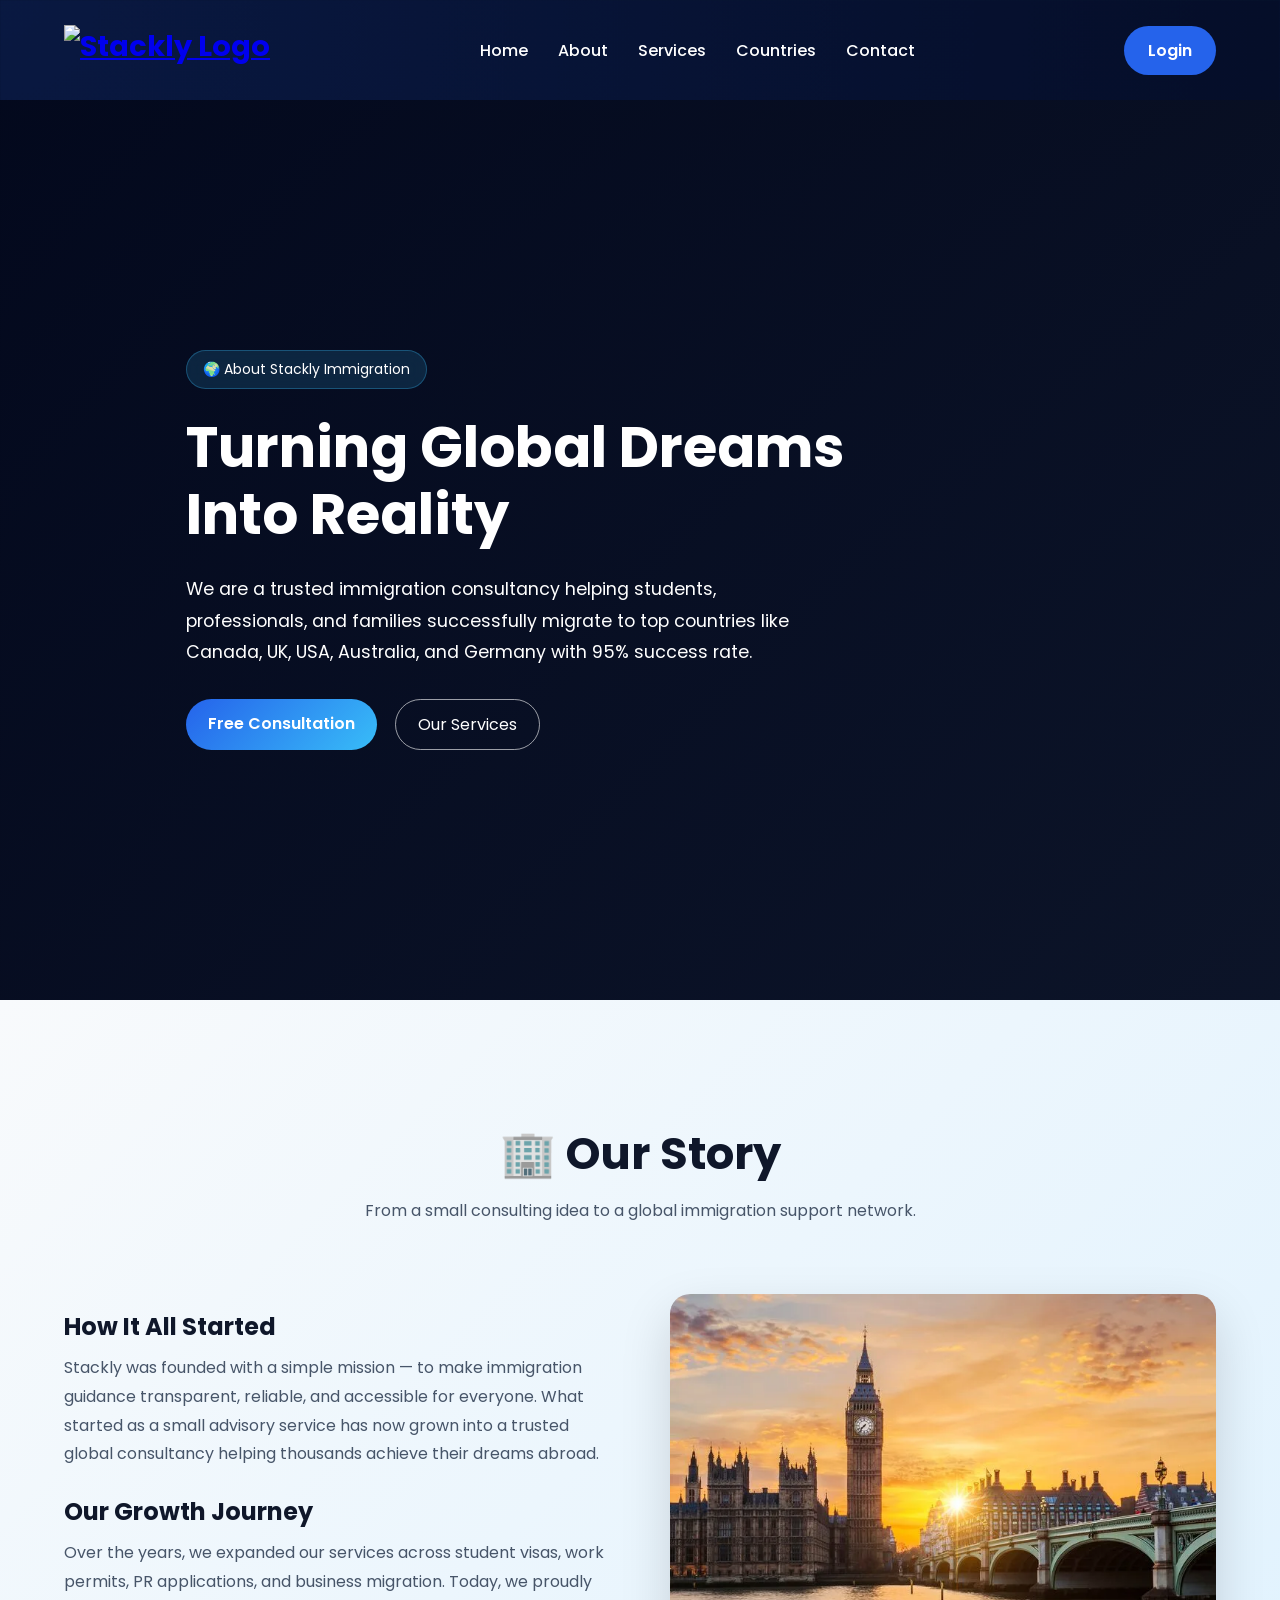
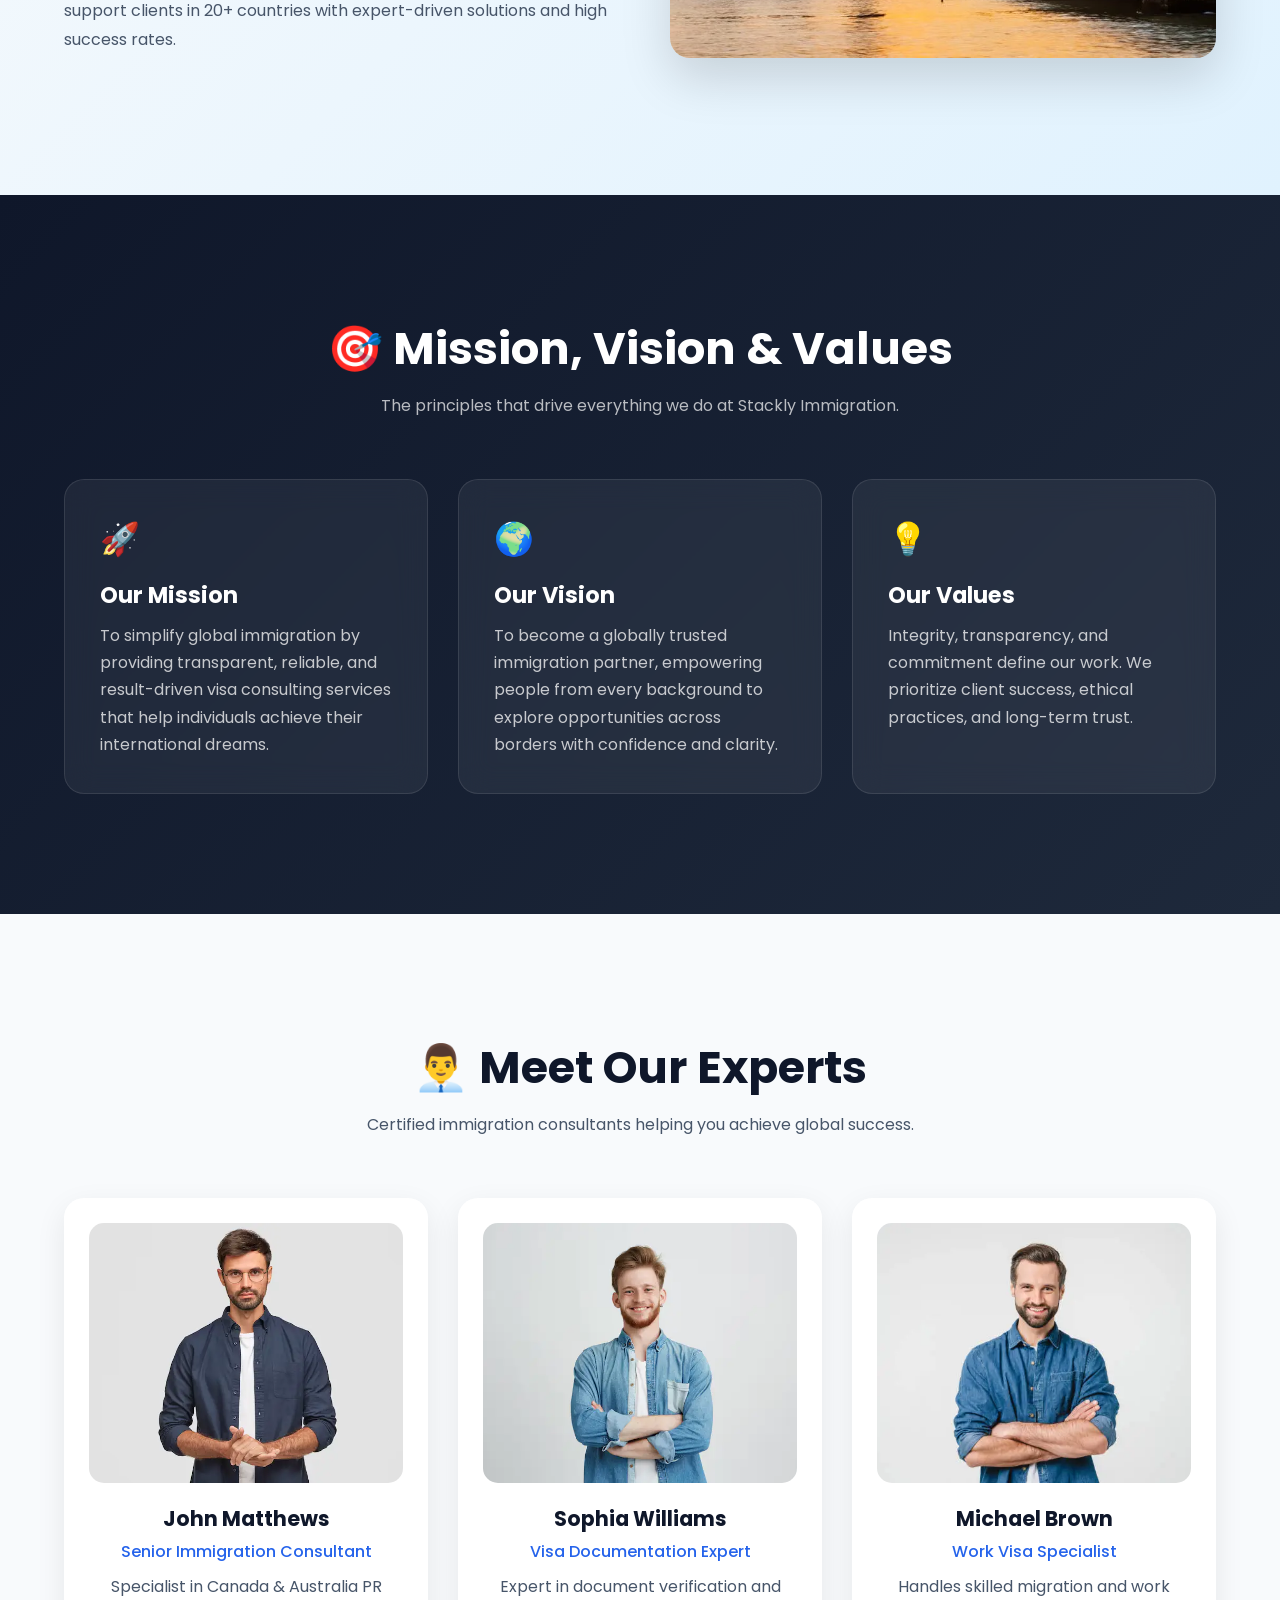
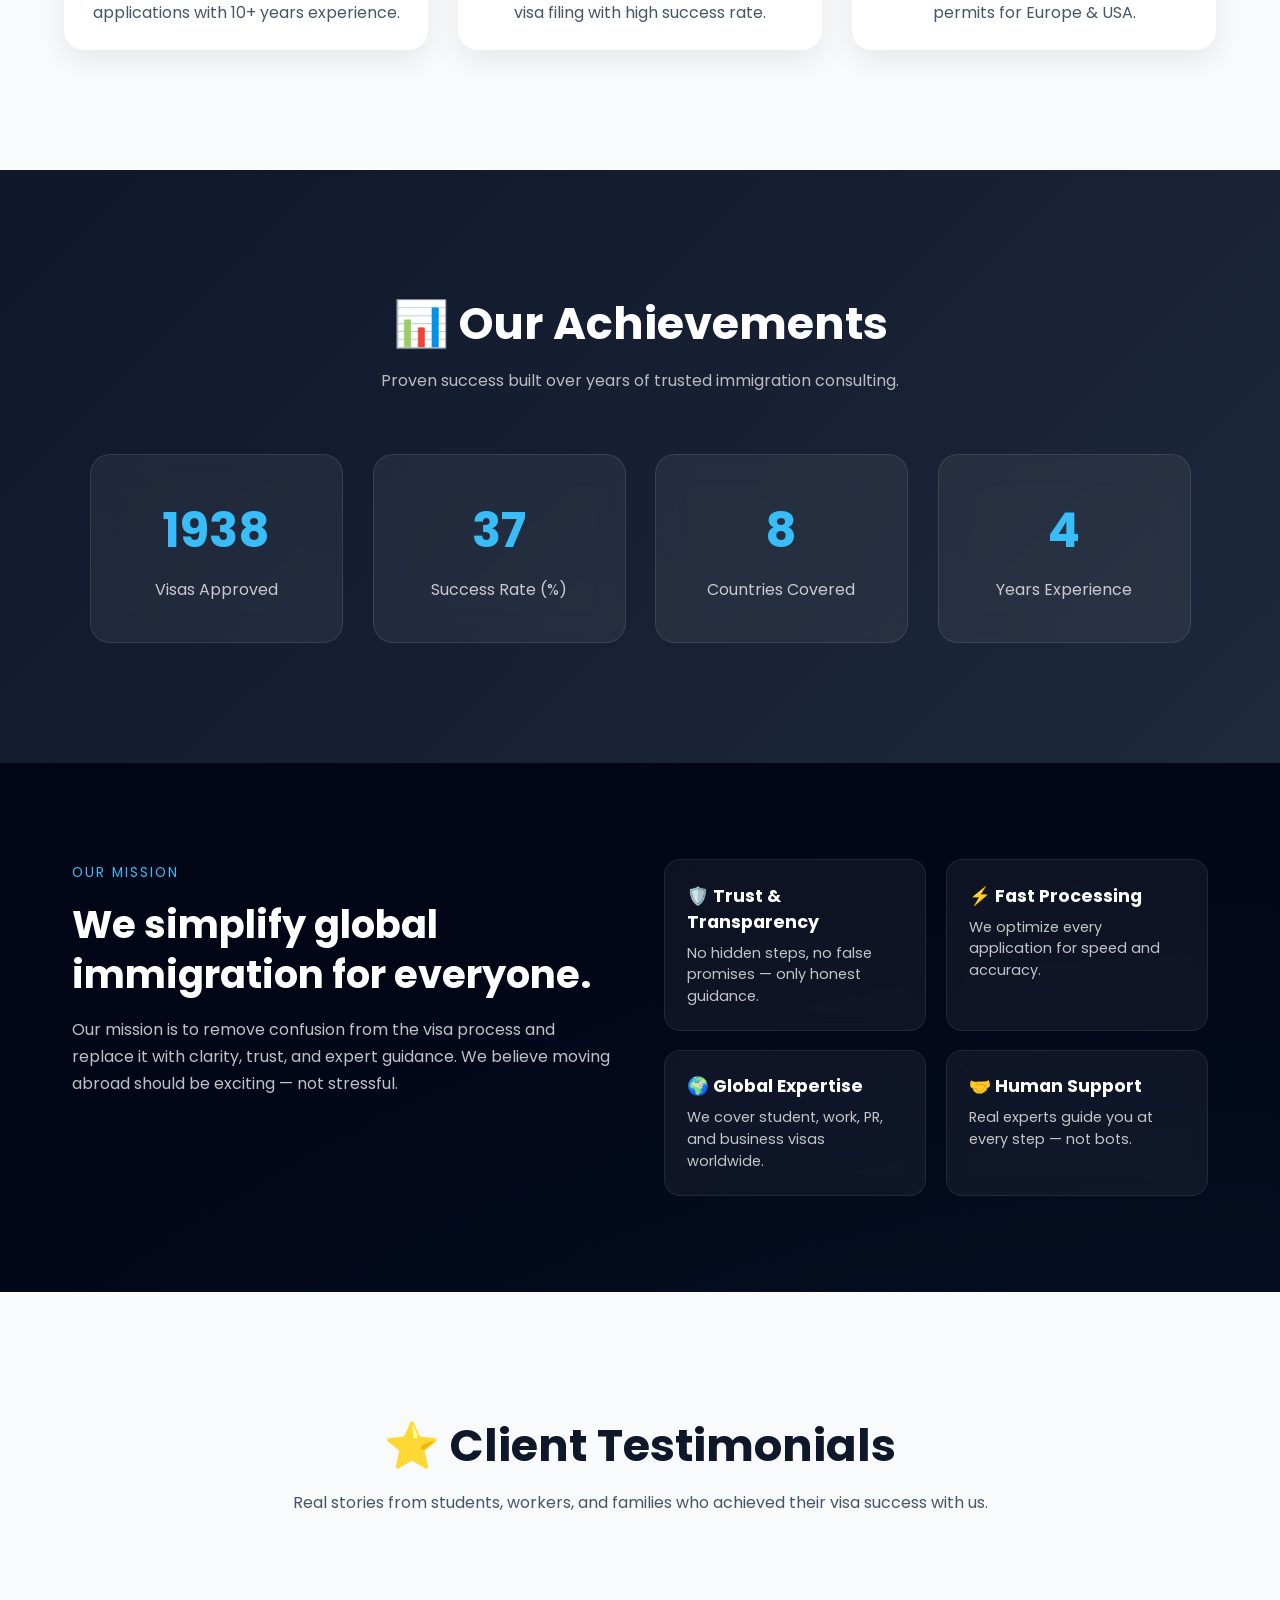
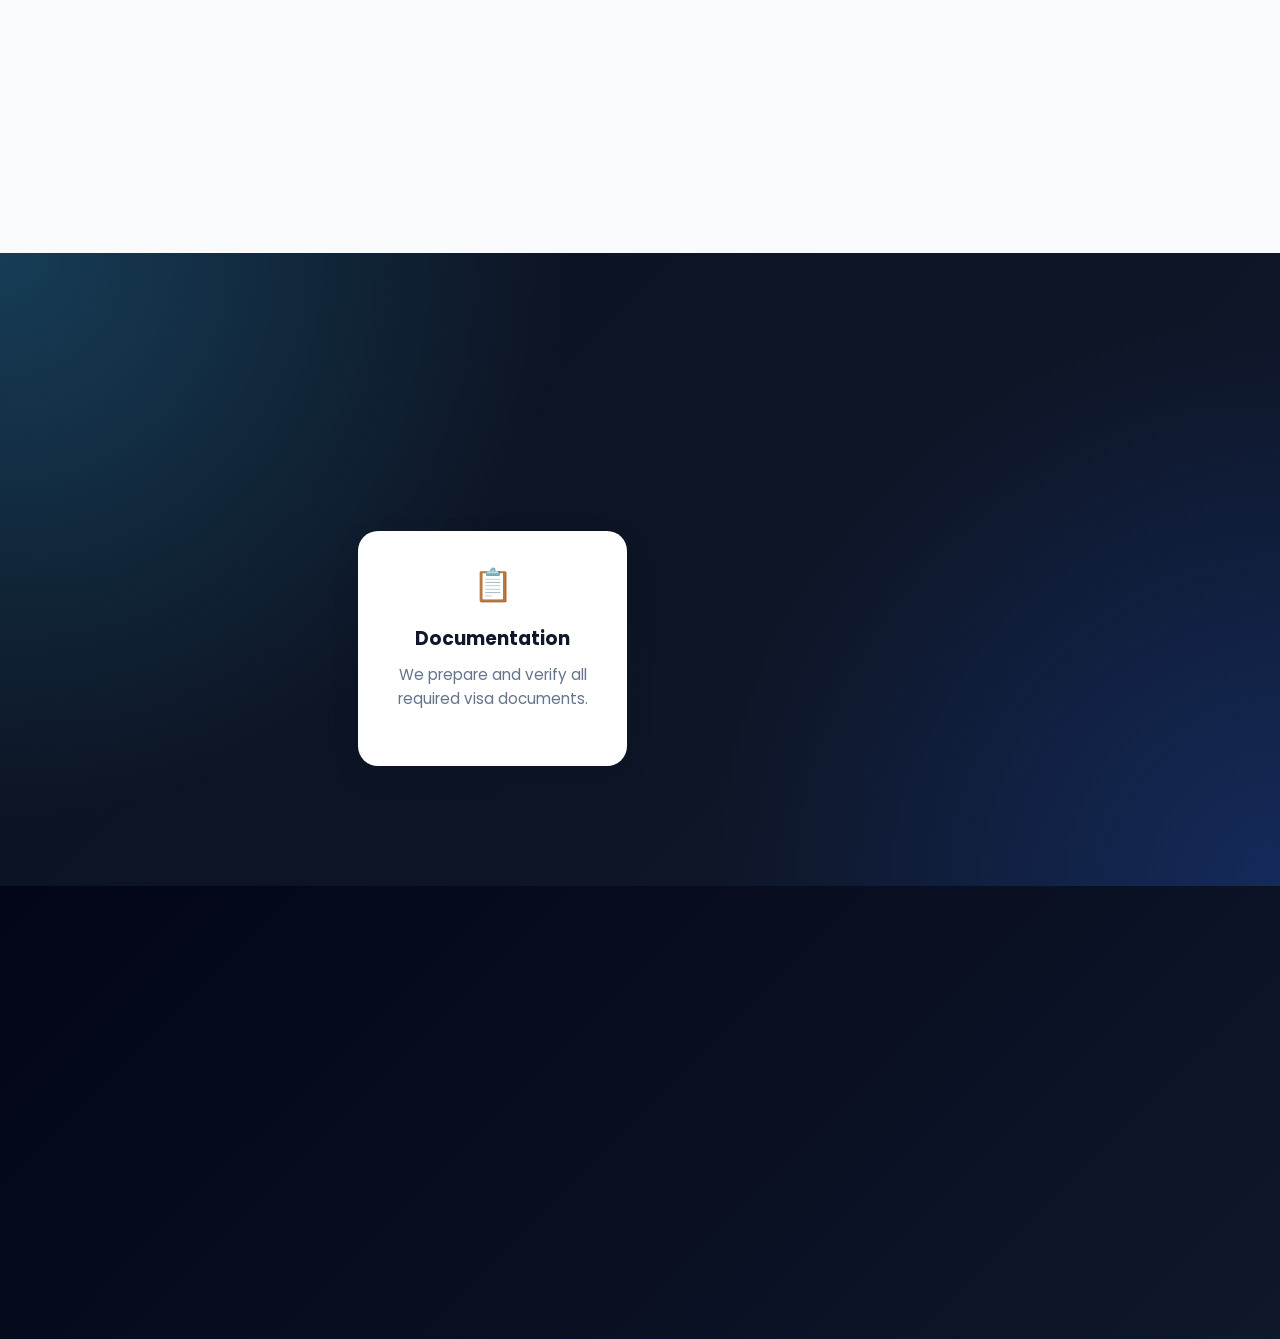
==== about.html @ be3ae01e "footer" ====
<!doctype html>
<html lang="en">
  <head>
    <meta charset="UTF-8" />
    <meta name="viewport" content="width=device-width, initial-scale=1.0" />
    <title>Stackly Immigration</title>

    <link rel="stylesheet" href="css/about.css" />
    <link rel="stylesheet" href="css/auth.css">

    <link
      href="https://fonts.googleapis.com/css2?family=Poppins:wght@300;400;500;600;700;800&display=swap"
      rel="stylesheet"
    />
    <link rel="stylesheet"
      href="https://cdnjs.cloudflare.com/ajax/libs/font-awesome/6.5.1/css/all.min.css">

  </head>

  <body>
    
    <nav>
      <div class="logo">
          <a href="index.html">
              <img src="images/logo-stackly (1).webp" alt="Stackly Logo">
          </a>
      </div>

      <ul class="nav-links">
        <li><a href="index.html">Home</a></li>
        <li><a href="about.html">About</a></li>
        <li><a href="service.html">Services</a></li>
        <li><a href="countries.html">Countries</a></li>
        <li><a href="contact.html">Contact</a></li>
      </ul>

      <a class="btn" onclick="openPopup()">Login</a>

      <div class="menu-btn">☰</div>
    </nav>




<section class="about-hero">

    <!-- BACKGROUND IMAGE -->
    <div class="about-hero-bg"></div>
    <div class="about-hero-overlay"></div>

    <!-- CONTENT -->
    <div class="about-hero-content">

        <span class="reveal up badge">
            🌍 About Stackly Immigration
        </span>

        <h1 class="reveal left">
            Turning Global Dreams Into Reality
        </h1>

        <p class="reveal right">
            We are a trusted immigration consultancy helping students, professionals,
            and families successfully migrate to top countries like Canada, UK, USA,
            Australia, and Germany with 95% success rate.
        </p>

        <div class="reveal up about-buttons">
            <a href="error.html" class="btn-primary">Free Consultation</a>
            <a href="error.html" class="btn-outline">Our Services</a>
        </div>

    </div>

</section>



<!-- STORY -->
<section class="our-story">

    <h2 class="story-title reveal up">🏢 Our Story</h2>
    <p class="story-subtitle reveal up">
        From a small consulting idea to a global immigration support network.
    </p>

    <div class="story-container">

        <!-- LEFT TEXT -->
        <div class="story-text reveal left">

            <h3>How It All Started</h3>
            <p>
                Stackly was founded with a simple mission — to make immigration
                guidance transparent, reliable, and accessible for everyone.
                What started as a small advisory service has now grown into a
                trusted global consultancy helping thousands achieve their dreams abroad.
            </p>

            <h3>Our Growth Journey</h3>
            <p>
                Over the years, we expanded our services across student visas,
                work permits, PR applications, and business migration.
                Today, we proudly support clients in 20+ countries with
                expert-driven solutions and high success rates.
            </p>

        </div>

        <!-- RIGHT IMAGE -->
        <div class="story-image reveal right">
            <img src="images/place-1.webp" alt="Our Story">
        </div>

    </div>

</section>

<!-- MISSION -->
<section class="mv-section">

    <h2 class="mv-title reveal up">🎯 Mission, Vision & Values</h2>
    <p class="mv-subtitle reveal up">
        The principles that drive everything we do at Stackly Immigration.
    </p>

    <div class="mv-grid">

        <!-- MISSION -->
        <div class="mv-card reveal left">
            <div class="icon">🚀</div>
            <h3>Our Mission</h3>
            <p>
                To simplify global immigration by providing transparent,
                reliable, and result-driven visa consulting services that help
                individuals achieve their international dreams.
            </p>
        </div>

        <!-- VISION -->
        <div class="mv-card reveal up">
            <div class="icon">🌍</div>
            <h3>Our Vision</h3>
            <p>
                To become a globally trusted immigration partner, empowering
                people from every background to explore opportunities across
                borders with confidence and clarity.
            </p>
        </div>

        <!-- VALUES -->
        <div class="mv-card reveal right">
            <div class="icon">💡</div>
            <h3>Our Values</h3>
            <p>
                Integrity, transparency, and commitment define our work.
                We prioritize client success, ethical practices, and long-term trust.
            </p>
        </div>

    </div>

</section>



<!-- OUR TEAM -->
<section class="team">

    <h2 class="team-title reveal up">👨‍💼 Meet Our Experts</h2>
    <p class="team-subtitle reveal up">
        Certified immigration consultants helping you achieve global success.
    </p>

    <div class="team-grid">

        <!-- MEMBER 1 -->
        <div class="team-card reveal left">
            <div class="team-img">
                <img src="images/team1.webp">
            </div>
            <h3>John Matthews</h3>
            <span>Senior Immigration Consultant</span>
            <p>Specialist in Canada & Australia PR applications with 10+ years experience.</p>
        </div>

        <!-- MEMBER 2 -->
        <div class="team-card reveal up">
            <div class="team-img">
                <img src="images/team2.webp">
            </div>
            <h3>Sophia Williams</h3>
            <span>Visa Documentation Expert</span>
            <p>Expert in document verification and visa filing with high success rate.</p>
        </div>

        <!-- MEMBER 3 -->
        <div class="team-card reveal right">
            <div class="team-img">
                <img src="images/team3.webp">
            </div>
            <h3>Michael Brown</h3>
            <span>Work Visa Specialist</span>
            <p>Handles skilled migration and work permits for Europe & USA.</p>
        </div>

    </div>

</section>

<!-- STATS -->
<section class="stats-section">

    <h2 class="stats-title reveal up">📊 Our Achievements</h2>
    <p class="stats-subtitle reveal up">
        Proven success built over years of trusted immigration consulting.
    </p>

    <div class="stats-grid">

        <div class="stat-card reveal left">
            <h3 class="counter" data-target="5000">0</h3>
            <p>Visas Approved</p>
        </div>

        <div class="stat-card reveal up">
            <h3 class="counter" data-target="95">0</h3>
            <p>Success Rate (%)</p>
        </div>

        <div class="stat-card reveal right">
            <h3 class="counter" data-target="20">0</h3>
            <p>Countries Covered</p>
        </div>

        <div class="stat-card reveal zoom">
            <h3 class="counter" data-target="10">0</h3>
            <p>Years Experience</p>
        </div>

    </div>

</section>

<!-- ABOUT MISSION -->
<section class="about-mission">

    <div class="mission-left reveal-left">
        <span class="kicker">Our Mission</span>
        <h2>We simplify global immigration for everyone.</h2>
        <p>
            Our mission is to remove confusion from the visa process and replace it with clarity, trust,
            and expert guidance. We believe moving abroad should be exciting — not stressful.
        </p>
    </div>

    <div class="mission-right">

        <div class="value-card reveal-up">
            <h3>🛡️ Trust & Transparency</h3>
            <p>No hidden steps, no false promises — only honest guidance.</p>
        </div>

        <div class="value-card reveal-up">
            <h3>⚡ Fast Processing</h3>
            <p>We optimize every application for speed and accuracy.</p>
        </div>

        <div class="value-card reveal-up">
            <h3>🌍 Global Expertise</h3>
            <p>We cover student, work, PR, and business visas worldwide.</p>
        </div>

        <div class="value-card reveal-up">
            <h3>🤝 Human Support</h3>
            <p>Real experts guide you at every step — not bots.</p>
        </div>

    </div>

</section>

<!-- testimonial -->
<section class="testimonials">

    <h2 class="testi-title reveal up">⭐ Client Testimonials</h2>
    <p class="testi-subtitle reveal up">
        Real stories from students, workers, and families who achieved their visa success with us.
    </p>

    <div class="testi-grid">

        <!-- TESTIMONIAL 1 -->
        <div class="testi-card reveal left">
            <div class="user">
                <img src="images/team2.webp">
                <div>
                    <h3>Rahul Sharma</h3>
                    <span>Student Visa - Canada</span>
                </div>
            </div>
            <p class="testi-text typing" data-text="Stackly made my Canada student visa process super smooth. I got my
             approval without any stress. Highly recommended!"></p>
        </div>

        <!-- TESTIMONIAL 2 -->
        <div class="testi-card reveal up">
            <div class="user">
                <img src="images/team1.webp">
                <div>
                    <h3>Michael Johnson</h3>
                    <span>Work Visa - Germany</span>
                </div>
            </div>
            <p class="testi-text typing" data-text="Professional guidance at every step. My work visa for Germany was 
            approved faster than expected. Great service!"></p>
        </div>

        <!-- TESTIMONIAL 3 -->
        <div class="testi-card reveal right">
            <div class="user">
                <img src="images/team3.webp">
                <div>
                    <h3>Sneha Patel</h3>
                    <span>PR Visa - Australia</span>
                </div>
            </div>
            <p class="testi-text typing" data-text="The team is very supportive and transparent. I finally got my PR
                visa for Australia after multiple rejections elsewhere.">
                
            </p>
        </div>

    </div>

</section>

<!-- PROCESS -->
<section class="process-mini">

    <h2 class="process-title reveal up">📈 Our Process Overview</h2>
    <p class="process-subtitle reveal up">
        A simple 4-step journey to make your immigration process smooth and successful.
    </p>

    <div class="process-grid">

        <div class="process-card reveal left">
            <div class="icon">🧭</div>
            <h3>Profile Analysis</h3>
            <p>We understand your goals, background, and eligibility.</p>
        </div>

        <div class="process-card reveal up">
            <div class="icon">📋</div>
            <h3>Documentation</h3>
            <p>We prepare and verify all required visa documents.</p>
        </div>

        <div class="process-card reveal right">
            <div class="icon">📨</div>
            <h3>Application Filing</h3>
            <p>We submit your visa application with expert precision.</p>
        </div>

        <div class="process-card reveal zoom">
            <div class="icon">🎉</div>
            <h3>Visa Approval</h3>
            <p>Get your visa approved with post-landing support.</p>
        </div>

    </div>

</section>



<footer class="footer">

    <div class="footer-container">

        <!-- BRAND INFO -->
        <div class="footer-box reveal left">
            <h2 onclick="window.location.href='index.html'">Stackly Immigration</h2>
            <p>
                Your trusted global immigration partner helping students,
                professionals, and families achieve their dreams abroad.
            </p>

            <div class="socials">
                <a onclick="window.location.href='error.html'"> <i class="fa-brands fa-instagram"></i> </a>
                <a onclick="window.location.href='error.html'"> <i class="fa-brands fa-linkedin-in"></i> </a>
                <a onclick="window.location.href='error.html'"> <i class="fa-brands fa-x-twitter"></i> </a>
                <a onclick="window.location.href='error.html'"> <i class="fa-brands fa-youtube"></i> </a>
            </div>
        </div>

        <!-- QUICK LINKS -->
        <div class="footer-box reveal up">
            <h3>Quick Links</h3>
            <ul>
                <li><a href="index.html">Home</a></li>
                <li><a href="about.html">About Us</a></li>
                <li><a href="service.html">Services</a></li>
                <li><a href="countries.html">Countries</a></li>
                <li><a href="contact.html">Contact</a></li>
            </ul>
        </div>

        <!-- SERVICES -->
        <div class="footer-box reveal right">
            <h3>Our Services</h3>
            <ul>
                <li> <a href="error.html">Student Visa</a></li>
                <li><a href="error.html">Work Visa</a></li>
                <li><a href="error.html">PR Assistance</a></li>
                <li><a href="error.html">Business Visa</a></li>
                <li><a href="error.html">Tourist Visa</a></li>
            </ul>
        </div>

        <!-- CONTACT + NEWSLETTER -->
        <div class="footer-box reveal zoom">
            <h3>Contact Us</h3>

            <p>📍 Mumbai, India</p>
            <p>📞 +91 98765 43210</p>
            <p>✉ info@Stackly.com</p>

            <div class="newsletter">
                <input type="email" placeholder="Enter email">
                <button onclick="window.location.href='error.html'">Subscribe</button>
            </div>
        </div>

    </div>

    <!-- BOTTOM BAR -->
    <div class="footer-bottom reveal up">
        <p>© 2026 Stackly Immigration. All Rights Reserved.</p>
    </div>

</footer>


<!-- ================= AUTH POPUP ================= -->
<div id="popupOverlay" class="popup-overlay">

  <div class="popup-container">

    <!-- CLOSE BUTTON -->
    <span class="popup-close" onclick="closePopup()">
      &times;
    </span>

    <!-- LEFT SIDE -->
    <div class="popup-left">

      <h1>Welcome 👋</h1>

      <p>
        Access your dashboard, analytics,
        projects and management system.
      </p>

      <div class="popup-feature-list">

        <div class="popup-feature-card">
          📊 Real-time Analytics
        </div>

        <div class="popup-feature-card">
          ⚡ Fast Dashboard
        </div>

        <div class="popup-feature-card">
          🔒 Secure Authentication
        </div>

      </div>

    </div>

    <!-- RIGHT SIDE -->
    <div class="popup-right">

      <!-- LOGIN -->
      <div id="loginForm" class="popup-login-box">

        <h2>Login</h2>

        <span>
          Access your account
        </span>

        <input
          id="loginEmail"
          type="email"
          placeholder="Enter Email"
        >

        <div class="password-wrap">
            <input id="loginPassword" type="password" placeholder="Enter Password">
            <span class="eye-btn" onclick="togglePassword('loginPassword',this)"> <i class="fa-solid fa-eye"></i> </span>
        </div>
        <small id="passwordHint" class="hint-text"> </small>
        <!--  -->

        <div class="login-options">

          <label class="remember-label">
            <input type="checkbox" id="rememberMe">
            Remember me
          </label>

          <p class="popup-forgot">
            <a href="error.htm" onclick="forgotPassword()">Forgot Password?</a>
          </p>

        </div>
        <!--  -->

        <select id="loginRole">

          <option value="user">
            User
          </option>

          <option value="admin">
            Admin
          </option>

        </select>

        <button onclick="login()">
          Login
        </button>

        <p class="popup-switch">

          Don't have an account?

          <span onclick="showSignup()">
            Signup
          </span>

        </p>

      </div>

      <!-- SIGNUP -->
       <!-- ================= SIGNUP FORM ================= -->
<div id="signupForm" class="popup-signup-box hidden">

  <h2 class="signup-h2">Create Account</h2>
  <span>Create your new account</span>

  <!-- ROLE SELECTION (AVATAR STYLE) -->
  <div class="role-selector">

    <div id="userRoleCard" class="role-card active" onclick="selectRole('user')">
      <div class="avatar">👤</div>
      <p>User</p>
    </div>

    <div id="adminRoleCard" class="role-card" onclick="selectRole('admin')">
      <div class="avatar">🛡️</div>
      <p>Admin</p>
    </div>

  </div>

  <!-- INPUTS -->
  <input id="signupName" type="text" placeholder="Enter Name">
  <input id="signupEmail" type="email" placeholder="Enter Email">
  <div class="password-wrap">
    <input id="signupPassword" type="password" placeholder="Enter Password">
    <span class="eye-btn" onclick="togglePassword('signupPassword',this)"><i class="fa-solid fa-eye"></i></span>
  </div>
  <div class="password-wrap">
    <input id="signupConfirmPassword" type="password" placeholder="Confirm Password">
    <span class="eye-btn" onclick="togglePassword('signupConfirmPassword',this)"><i class="fa-solid fa-eye"></i></span>
  </div>

  <!-- HIDDEN ROLE -->
  <select id="signupRole" style="display:none;">
    <option value="user">User</option>
    <option value="admin">Admin</option>
  </select>

  <!-- ERROR MESSAGE -->
  <p id="signupError" class="error-text"></p>

  <!-- BUTTON -->
  <button onclick="signup()">Create Account</button>

  <!-- SWITCH -->
  <p class="popup-switch signup-login">
    Already have an account?
    <span onclick="showLogin()">Login</span>
  </p>

</div>

    </div>

  </div>

</div>

    <script src="js/auth.js"></script>
    <script src="js/about.js"></script>
  </body>
</html>
---- css/about.css ----
*{
margin:0;
padding:0;
box-sizing:border-box;
font-family:'Poppins',sans-serif;
max-width:100%;
}

:root{
--primary:#0f172a;
--secondary:#2563eb;
--accent:#38bdf8;
--white:#fff;
--card:rgba(255,255,255,.08);
}

body{
background:
radial-gradient(circle at top left,
rgba(37,99,235,.2),
transparent 35%),
radial-gradient(circle at bottom right,
rgba(56,189,248,.15),
transparent 35%),
#020617;

color:white;
overflow-x:hidden;
}

nav{
width:90%;
margin:auto;
display:flex;
justify-content:space-between;
align-items:center;
padding:25px 0;
}

.logo{
font-size:1.8rem;
font-weight:700;
}

.nav-links{
display:flex;
gap:30px;
list-style:none;
}

.nav-links a{
text-decoration:none;
color:white;
font-weight:500;
transition:.4s;
}

.nav-links a:hover{
color:var(--accent);
}

.btn{
background:var(--secondary);
cursor: pointer;
padding:12px 24px;
border-radius:50px;
text-decoration:none;
color:white;
font-weight:600;
}

.menu-btn{
display:none;
}

.logo{
    display:flex;
    align-items:center;
}

.logo img{
    height:50px;
    width:auto;
    display:block;
    object-fit:contain;
    cursor:pointer;
    transition:0.3s ease;
}

.logo img:hover{
    transform:scale(1.05);
}

@media(max-width:900px){



.nav-links{
display:none;
}

.menu-btn{
display:block;
font-size:2rem;
cursor:pointer;
}

}

/* ===================================== */
@media(max-width:900px){

    .nav-links{
        display:none;
        position:absolute;
        top:90px;
        right:20px;
        width:250px;
        background:rgba(15,23,42,.98);
        backdrop-filter:blur(20px);
        border:1px solid rgba(255,255,255,.1);
        border-radius:20px;
        padding:20px;
        flex-direction:column;
        gap:15px;
        z-index:1000;
    }

    .nav-links.active{
        display:flex;
    }

    .menu-btn{
        display:block;
        font-size:2rem;
        cursor:pointer;
    }
}


/* ========== HERO SECTION =========== */
/* ================= ABOUT HERO ================= */

.about-hero{
    position:relative;
    height:100vh;
    display:flex;
    align-items:center;
    overflow:hidden;
    color:white;
}

/* BACKGROUND IMAGE */
.about-hero-bg{
    position:absolute;
    inset:0;
    background:url("images/img7.webp")
    center/cover no-repeat;
    transform:scale(1.1);
    filter:brightness(0.7);
}

/* DARK OVERLAY */
.about-hero-overlay{
    position:absolute;
    inset:0;
    background:linear-gradient(
        135deg,
        rgba(2,6,23,.85),
        rgba(15,23,42,.75)
    );
}

/* CONTENT BOX */
.about-hero-content{
    position:relative;
    z-index:2;
    max-width:750px;
    margin-left:8%;
    padding:30px;
}

/* BADGE */
.badge{
    display:inline-block;
    padding:8px 16px;
    border-radius:30px;
    background:rgba(56,189,248,.15);
    border:1px solid rgba(56,189,248,.3);
    margin-bottom:20px;
    font-size:14px;
    backdrop-filter:blur(10px);
}

/* TITLE */
.about-hero-content h1{
    font-size:3.5rem;
    line-height:1.1;
    margin-bottom:20px;
    font-weight:700;
}

/* PARAGRAPH */
.about-hero-content p{
    font-size:1.1rem;
    line-height:1.7;
    opacity:0.85;
    margin-bottom:30px;
    max-width:600px;
}

/* BUTTONS */
.about-buttons{
    display:flex;
    gap:15px;
}

/* ================= ABOUT HERO SPACING FIX ================= */

.about-hero{
    padding:0 5%;
}

/* content block breathing space */
.about-hero-content{
    max-width:750px;
    margin-left:8%;
    padding:40px 30px;
}

/* badge spacing */
.about-hero .badge{
    margin-bottom:25px;
}

/* main heading spacing */
.about-hero-content h1{
    margin-bottom:25px;
    line-height:1.2;
}

/* paragraph spacing */
.about-hero-content p{
    margin-bottom:30px;
    line-height:1.8;
    max-width:650px;
}

/* button spacing */
.about-buttons{
    margin-top:10px;
    margin-bottom:20px;
    gap:18px;
}

/* extra breathing room between elements */
.about-hero-content > *{
    margin-bottom:10px;
}

/* remove last extra gap */
.about-buttons{
    margin-bottom:0;
}

.about-hero{
    min-height:100vh;
    display:flex;
    align-items:center;
}

/* PRIMARY BUTTON */
.btn-primary{
    background:linear-gradient(135deg,#2563eb,#38bdf8);
    padding:12px 22px;
    border-radius:50px;
    text-decoration:none;
    color:white;
    font-weight:600;
    transition:0.3s;
}

.btn-primary:hover{
    transform:translateY(-3px);
    box-shadow:0 10px 25px rgba(56,189,248,0.4);
}

/* OUTLINE BUTTON */
.btn-outline{
    border:1px solid rgba(255,255,255,0.6);
    padding:12px 22px;
    border-radius:50px;
    text-decoration:none;
    color:white;
    transition:0.3s;
}

.btn-outline:hover{
    background:white;
    color:#0f172a;
}

/* RESPONSIVE */
@media(max-width:900px){
    .about-hero-content{
        margin:0;
        text-align:center;
    }

    .about-hero-content h1{
        font-size:2.2rem;
    }

    .about-buttons{
        justify-content:center;
        flex-wrap:wrap;
    }
}

/* BASE STATE */
.reveal{
    opacity:0;
    transition:all 0.8s ease;
    will-change: transform, opacity;
}

/* ACTIVE STATE */
.reveal.active{
    opacity:1;
    transform:translate(0,0) scale(1);
}

/* DIRECTIONS (IMPORTANT: keep separate variables, not override conflicts) */
.reveal.left{
    transform:translateX(-80px);
}

.reveal.right{
    transform:translateX(80px);
}

.reveal.up{
    transform:translateY(60px);
}

.reveal.down{
    transform:translateY(-60px);
}

.reveal.zoom{
    transform:scale(0.85);
}

/* ACTIVE OVERRIDES ONLY */
.reveal.active.left,
.reveal.active.right,
.reveal.active.up,
.reveal.active.down{
    transform:translate(0,0);
}

.reveal.active.zoom{
    transform:scale(1);
}

/* ================ STORY =============== */
/* ================= OUR STORY SECTION ================= */

.our-story{
    padding:120px 5%;
    background:linear-gradient(135deg,#f8fafc,#e0f2fe);
}

/* TITLE */
.story-title{
    font-size:2.8rem;
    text-align:center;
    color:#0f172a;
    margin-bottom:10px;
}

.story-subtitle{
    text-align:center;
    color:#475569;
    margin-bottom:60px;
    max-width:700px;
    margin-left:auto;
    margin-right:auto;
    line-height:1.7;
}

/* CONTAINER */
.story-container{
    display:flex;
    align-items:center;
    justify-content:space-between;
    gap:60px;
    max-width:1200px;
    margin:auto;
}

/* TEXT SIDE */
.story-text{
    flex:1;
}

.story-text h3{
    font-size:1.5rem;
    color:#0f172a;
    margin-bottom:10px;
    margin-top:25px;
}

.story-text p{
    color:#475569;
    line-height:1.8;
    margin-bottom:20px;
}

/* IMAGE SIDE */
.story-image{
    flex:1;
}

.story-image img{
    width:100%;
    border-radius:20px;
    box-shadow:0 20px 50px rgba(0,0,0,0.15);
    transition:0.4s ease;
}

.story-image img:hover{
    transform:scale(1.03);
}

/* RESPONSIVE */
@media(max-width:900px){
    .story-container{
        flex-direction:column;
        text-align:center;
    }

    .story-text{
        text-align:center;
    }
}

/* ========= MISSION ========= */
/* ================= MV SECTION ================= */

.mv-section{
    padding:120px 5%;
    background:linear-gradient(135deg,#0f172a,#1e293b);
    color:white;
    text-align:center;
}

/* TITLE */
.mv-title{
    font-size:2.8rem;
    margin-bottom:10px;
}

.mv-subtitle{
    color:rgba(255,255,255,0.7);
    margin-bottom:60px;
    max-width:700px;
    margin-left:auto;
    margin-right:auto;
    line-height:1.7;
}

/* GRID */
.mv-grid{
    display:grid;
    grid-template-columns:repeat(3,1fr);
    gap:30px;
    max-width:1200px;
    margin:auto;
}

/* CARD */
.mv-card{
    background:rgba(255,255,255,0.06);
    border:1px solid rgba(255,255,255,0.1);
    padding:35px;
    border-radius:20px;
    backdrop-filter:blur(15px);
    transition:0.4s ease;
    text-align:left;
}

/* ICON */
.mv-card .icon{
    font-size:2rem;
    margin-bottom:15px;
}

/* TEXT */
.mv-card h3{
    font-size:1.4rem;
    margin-bottom:10px;
    color:#ffffff;
}

.mv-card p{
    color:rgba(255,255,255,0.75);
    line-height:1.7;
}

/* HOVER EFFECT */
.mv-card:hover{
    transform:translateY(-10px);
    background:rgba(255,255,255,0.1);
    border-color:rgba(56,189,248,0.4);
    box-shadow:0 20px 40px rgba(0,0,0,0.3);
}

/* RESPONSIVE */
@media(max-width:900px){
    .mv-grid{
        grid-template-columns:1fr;
    }

    .mv-card{
        text-align:center;
    }
}

/* =========== ABOUT MISSION ========== */
.about-mission{
    display: grid;
    grid-template-columns: 1fr 1fr;
    gap: 3rem;
    padding: 6rem 2rem;
    max-width: 1200px;
    margin: auto;
    color: #fff;
    
    
}

/* left side */
.mission-left .kicker{
    color: #38bdf8;
    letter-spacing: 2px;
    font-size: 0.85rem;
    text-transform: uppercase;
}

.mission-left h2{
    font-size: 2.4rem;
    margin: 1rem 0;
    line-height: 1.3;
}

.mission-left p{
    opacity: 0.75;
    line-height: 1.7;
}

/* right side cards */
.mission-right{
    display: grid;
    grid-template-columns: 1fr 1fr;
    gap: 1.2rem;
}

.value-card{
    background: rgba(255,255,255,0.05);
    border: 1px solid rgba(255,255,255,0.08);
    padding: 1.4rem;
    border-radius: 16px;
    transition: 0.3s ease;
    backdrop-filter: blur(10px);
}

.value-card h3{
    font-size: 1.1rem;
    margin-bottom: 0.5rem;
}

.value-card p{
    font-size: 0.9rem;
    opacity: 0.75;
    line-height: 1.5;
}

/* hover effect */
.value-card:hover{
    transform: translateY(-6px);
    border-color: rgba(56,189,248,0.4);
    box-shadow: 0 10px 25px rgba(0,0,0,0.4);
}

/* responsive */
@media (max-width: 900px){
    .about-mission{
        grid-template-columns: 1fr;
    }

    .mission-right{
        grid-template-columns: 1fr;
    }

    .mission-left h2{
        font-size: 2rem;
    }
}

/* =========== OUR TEAM =========== */
/* ================= TEAM SECTION ================= */

.team{
    padding:120px 5%;
    background:#f8fafc;
    text-align:center;
}

/* TITLE */
.team-title{
    font-size:2.8rem;
    color:#0f172a;
    margin-bottom:10px;
}

.team-subtitle{
    color:#475569;
    margin-bottom:60px;
    max-width:700px;
    margin-left:auto;
    margin-right:auto;
    line-height:1.7;
}

/* GRID */
.team-grid{
    display:grid;
    grid-template-columns:repeat(3,1fr);
    gap:30px;
    max-width:1200px;
    margin:auto;
}

/* CARD */
.team-card{
    background:white;
    border-radius:20px;
    padding:25px;
    box-shadow:0 10px 30px rgba(0,0,0,0.08);
    transition:0.4s ease;
}

/* IMAGE */
.team-img{
    width:100%;
    height:260px;
    overflow:hidden;
    border-radius:15px;
    margin-bottom:20px;
}

.team-img img{
    width:100%;
    height:100%;
    object-fit:cover;
    transition:0.5s ease;
}

/* TEXT */
.team-card h3{
    font-size:1.3rem;
    margin-bottom:5px;
    color:#0f172a;
}

.team-card span{
    display:block;
    color:#2563eb;
    font-weight:500;
    margin-bottom:10px;
}

.team-card p{
    color:#475569;
    line-height:1.6;
}

/* HOVER EFFECT */
.team-card:hover{
    transform:translateY(-10px);
    box-shadow:0 20px 50px rgba(0,0,0,0.15);
}

.team-card:hover img{
    transform:scale(1.1);
}

/* RESPONSIVE */
@media(max-width:900px){
    .team-grid{
        grid-template-columns:1fr;
    }
}

.reveal{
    opacity:0;
    transform:translateY(60px);
    transition:0.8s ease;
}

.reveal.active{
    opacity:1;
    transform:translate(0,0);
}

.reveal.left{ transform:translateX(-80px); }
.reveal.right{ transform:translateX(80px); }
.reveal.up{ transform:translateY(60px); }


/* ================= STATS SECTION ================= */

.stats-section{
    padding:120px 5%;
    background:linear-gradient(135deg,#0f172a,#1e293b);
    color:white;
    text-align:center;
}

/* TITLE */
.stats-title{
    font-size:2.8rem;
    margin-bottom:10px;
}

.stats-subtitle{
    color:rgba(255,255,255,0.7);
    margin-bottom:60px;
    max-width:700px;
    margin-left:auto;
    margin-right:auto;
    line-height:1.7;
}

/* GRID */
.stats-grid{
    display:grid;
    grid-template-columns:repeat(4,1fr);
    gap:30px;
    max-width:1100px;
    margin:auto;
}

/* CARD */
.stat-card{
    background:rgba(255,255,255,0.06);
    border:1px solid rgba(255,255,255,0.1);
    padding:40px 20px;
    border-radius:20px;
    backdrop-filter:blur(15px);
    transition:0.4s ease;
}

/* NUMBER */
.stat-card h3{
    font-size:3rem;
    color:#38bdf8;
    margin-bottom:10px;
}

/* TEXT */
.stat-card p{
    color:rgba(255,255,255,0.75);
    font-size:1rem;
}

/* HOVER */
.stat-card:hover{
    transform:translateY(-10px);
    background:rgba(255,255,255,0.1);
}

/* RESPONSIVE */
@media(max-width:900px){
    .stats-grid{
        grid-template-columns:1fr 1fr;
    }
}

@media(max-width:600px){
    .stats-grid{
        grid-template-columns:1fr;
    }
}

/* =============== testimonial ================ */
/* ================= TESTIMONIALS SECTION ================= */

.testimonials{
    padding:120px 5%;
    background:#f8fafc;
    text-align:center;
}

/* TITLE */
.testi-title{
    font-size:2.8rem;
    color:#0f172a;
    margin-bottom:10px;
}

.testi-subtitle{
    color:#475569;
    max-width:700px;
    margin:auto;
    margin-bottom:60px;
    line-height:1.7;
}

/* GRID */
.testi-grid{
    display:grid;
    grid-template-columns:repeat(3,1fr);
    gap:30px;
    max-width:1200px;
    margin:auto;
}

/* CARD */
.testi-card{
    background:white;
    border-radius:20px;
    padding:30px;
    box-shadow:0 10px 30px rgba(0,0,0,0.08);
    transition:0.4s ease;
    text-align:left;
}

/* USER SECTION */
.user{
    display:flex;
    align-items:center;
    gap:15px;
    margin-bottom:15px;
}

.user img{
    width:55px;
    height:55px;
    border-radius:50%;
    object-fit:cover;
}

/* NAME */
.user h3{
    font-size:1rem;
    color:#0f172a;
    margin:0;
}

.user span{
    font-size:0.85rem;
    color:#2563eb;
}

/* TEXT */
.testi-card p{
    color:#475569;
    line-height:1.7;
    font-style:italic;
}

/* HOVER */
.testi-card:hover{
    transform:translateY(-10px);
    box-shadow:0 20px 50px rgba(0,0,0,0.12);
}

/* RESPONSIVE */
@media(max-width:900px){
    .testi-grid{
        grid-template-columns:1fr;
    }

    .testi-card{
        text-align:center;
    }

    .user{
        justify-content:center;
    }
}

/*  */
/* typing cursor effect */
.typing::after{
    content:"|";
    margin-left:2px;
    color:#2563eb;
    animation:blink 0.8s infinite;
}

.typing.done::after{
    display:none;
}

@keyframes blink{
    50%{opacity:0;}
}

/* ================================== PROCESS ======================================= */
.process-mini{
    padding:120px 5%;
     background:
  radial-gradient(circle at top left, rgba(56,189,248,0.25), transparent 40%),
  radial-gradient(circle at bottom right, rgba(37,99,235,0.25), transparent 40%),
  linear-gradient(135deg, #0b1220, #0f172a);
  
    text-align:center;
}

/* TITLE */
.process-title{
    font-size:2.6rem;
    color:#f5f5f5;
    margin-bottom:10px;
}

.process-subtitle{
    color:#475569;
    margin-bottom:60px;
}

/* GRID */
.process-grid{
    display:grid;
    grid-template-columns:repeat(4,1fr);
    gap:25px;
    max-width:1200px;
    margin:auto;
}

/* CARD */
.process-card{
    background:white;
    padding:30px 20px;
    border-radius:20px;
    box-shadow:0 10px 30px rgba(0,0,0,0.08);
    transition:0.4s ease;
    position:relative;
    overflow:hidden;
}

/* ICON */
.process-card .icon{
    font-size:2rem;
    margin-bottom:15px;
}

/* TEXT */
.process-card h3{
    color:#0f172a;
    margin-bottom:10px;
}

.process-card p{
    color:#64748b;
    font-size:0.95rem;
    line-height:1.6;
}

/* HOVER EFFECT */
.process-card:hover{
    transform:translateY(-10px);
    box-shadow:0 20px 50px rgba(37,99,235,0.15);
}

/* COLOR GLOW ON HOVER */
.process-card::before{
    content:"";
    position:absolute;
    inset:0;
    background:linear-gradient(135deg,#3b82f6,#06b6d4);
    opacity:0;
    transition:0.4s ease;
    z-index:0;
}

.process-card:hover::before{
    opacity:0.08;
}

/* KEEP TEXT ABOVE */
.process-card *{
    position:relative;
    z-index:1;
}

/* RESPONSIVE */
@media(max-width:900px){
    .process-grid{
        grid-template-columns:1fr;
    }
}



/* =============== FOOTER SECTION ================ */
.footer{
    background:linear-gradient(135deg,#020617,#0f172a);
    color:white;
    padding:80px 5% 20px;
    overflow:hidden;
}

/* GRID */
.footer-container{
    display:grid;
    grid-template-columns:repeat(4,1fr);
    gap:40px;
    max-width:1200px;
    margin:auto;
}

/* BOX */
.footer-box h2,
.footer-box h3{
    margin-bottom:15px;
    color:#38bdf8;
}

.footer-box p,
.footer-box li{
    color:#cbd5e1;
    font-size:0.95rem;
    line-height:1.6;
}

/* LINKS */
.footer-box ul{
    list-style:none;
    padding:0;
}

.footer-box ul li{
    margin-bottom:8px;
    cursor:pointer;
    transition:0.3s;
}

.footer-box ul li:hover{
    color:#38bdf8;
    transform:translateX(5px);
}

footer i{
    color: rgb(83, 103, 216);
}

a{
    cursor: pointer;
}

/* SOCIAL */
.socials{
    margin-top:15px;
    display:flex;
    gap:10px;
}

.socials a{
    width:35px;
    height:35px;
    display:flex;
    align-items:center;
    justify-content:center;
    background:rgba(255,255,255,0.08);
    border-radius:50%;
    text-decoration:none;
    transition:0.3s;
}

.socials a:hover{
    background:#38bdf8;
    transform:translateY(-3px);
}

/* NEWSLETTER */
.newsletter{
    margin-top:15px;
    display:flex;
    gap:10px;
}

.newsletter input{
    flex:1;
    padding:10px;
    border:none;
    border-radius:10px;
    outline:none;
}

.newsletter button{
    padding:10px 15px;
    border:none;
    border-radius:10px;
    background:#2563eb;
    color:white;
    cursor:pointer;
    transition:0.3s;
}

.newsletter button:hover{
    background:#1d4ed8;
}

/* BOTTOM */
.footer-bottom{
    text-align:center;
    margin-top:50px;
    padding-top:20px;
    border-top:1px solid rgba(255,255,255,0.1);
    color:#94a3b8;
}

/* RESPONSIVE */
@media(max-width:900px){
    .footer-container{
        grid-template-columns:1fr;
        text-align:center;
    }

    .socials{
        justify-content:center;
    }

    .newsletter{
        flex-direction:column;
    }
}

footer a{
    text-decoration: none;
    color: white;
}

/* ============================== */
/* ================= MOBILE (EXCEPT NAV) ================= */
@media (max-width:768px){

  section{
    padding:80px 20px !important;
  }

  /* HERO */
  .about-hero{
    min-height:auto;
    padding:120px 20px 80px;
  }

  .about-hero-content{
    margin:0;
    padding:0;
    text-align:center;
  }

  .about-hero-content h1{
    font-size:2rem;
  }

  .about-hero-content p{
    font-size:.95rem;
  }

  .about-buttons{
    flex-direction:column;
    align-items:center;
  }

  /* STORY */
  .story-container{
    flex-direction:column;
    gap:30px;
    text-align:center;
  }

  /* MISSION VISION */
  .mv-grid{
    grid-template-columns:1fr;
  }

  .mv-card{
    text-align:center;
  }

  /* ABOUT MISSION */
  .about-mission{
    grid-template-columns:1fr;
    gap:2rem;
  }

  .mission-right{
    grid-template-columns:1fr;
  }

  .mission-left{
    text-align:center;
  }

  .mission-left h2{
    font-size:2rem;
  }

  /* TEAM */
  .team-grid{
    grid-template-columns:1fr;
  }

  /* STATS */
  .stats-grid{
    grid-template-columns:1fr;
  }

  /* TESTIMONIALS */
  .testi-grid{
    grid-template-columns:1fr;
  }

  .testi-card{
    text-align:center;
  }

  .user{
    justify-content:center;
  }

  /* PROCESS */
  .process-grid{
    grid-template-columns:1fr;
  }

  /* FOOTER */
  .footer-container{
    grid-template-columns:1fr;
    text-align:center;
  }

  .socials{
    justify-content:center;
  }

  .newsletter{
    flex-direction:column;
  }

  .newsletter input,
  .newsletter button{
    width:100%;
  }
}

/* LOCK BACKGROUND SCROLL */
body.no-scroll{
    overflow: hidden;
    height: 100vh;
}
---- css/auth.css ----
:root{
  --bg-dark: #0f172a;        /* deep navy */
  --bg-card: #171b22;       /* dashboard cards */
  --bg-popup: #1e1b18;      /* warm dark brown */
  
  --text-primary: #ffffff;
  --text-secondary: #b8c0cc;
  --text-muted: #6b7280;

  --accent-gold: #c9a46a;
  --accent-hover: #e0c28a;

  --border: rgba(255,255,255,0.08);
}


/* OVERLAY */

.popup-overlay{
  position:fixed;
  inset:0;
  background:rgba(0,0,0,.85);
  backdrop-filter:blur(8px);

  display:flex;
  justify-content:center;
  align-items:center;

  opacity:0;
  visibility:hidden;

  transition:.4s;
  z-index:99999;
}

.popup-overlay.active{
  opacity:1;
  visibility:visible;
}

/* CONTAINER */

.popup-container{
    width:min(1100px,92%);
    height:min(720px,92vh);

    background:#171b22;
    border:1px solid rgba(255,255,255,.08);

    border-radius:30px;
    overflow:hidden;

    display:grid;
    grid-template-columns:1.1fr .9fr;

    box-shadow:
    0 30px 80px rgba(0,0,0,.6);

    position:relative;
}
/* CLOSE */

.popup-close{
  position:absolute;
  right:20px;
  top:15px;

  font-size:2rem;
  color:white;
  cursor:pointer;
  z-index:100;
}

/* LEFT */

.popup-left{
  padding:50px;
  background:
  linear-gradient(
  135deg,
  #0f172a,
  #1e293b
  );

  color:white;

  display:flex;
  flex-direction:column;
  justify-content:center;
}

.popup-left h1{
  font-size:3rem;
  margin-bottom:15px;
}

.popup-left p{
  line-height:1.8;
  color:#cbd5e1;
}

.popup-feature-list{
  margin-top:35px;
}

.popup-feature-card{
  padding:15px;
  margin-bottom:12px;

  border:1px solid rgba(255,255,255,.1);
  border-radius:12px;

  background:rgba(255,255,255,.05);
}

/* ---------- */
/* .popup-left{
    padding:60px;

    background:
    linear-gradient(
    135deg,
    #78b4dc 0%,
    #507b8b 50%,
    #32445a 100%
    );

    display:flex;
    flex-direction:column;
    justify-content:center;
} */

.popup-left{
    padding:60px;

    background:
    linear-gradient(
    135deg,
    #8c78dc 0%,
    #505d8b 50%,
    #2b224d 100%
    );

    display:flex;
    flex-direction:column;
    justify-content:center;
}

.popup-left h1{
    font-size:4rem;
    line-height:1;
    color:#fff;
    margin-bottom:20px;
}

.popup-left p{
    color:#b8c0cc;
    line-height:1.9;
    max-width:420px;
}

/* RIGHT */

.popup-right{
    background:#082258;

    padding:50px;

    overflow-y:auto;

    display:flex;
    align-items:center;
}

.popup-login-box,
.popup-signup-box{
  display:flex;
  flex-direction:column;
}

.popup-login-box h2,
.popup-signup-box h2{
  margin-bottom:10px;
}

.popup-login-box span,
.popup-signup-box span{
  color:#eeeff2;
  margin-bottom:20px;
}

/* INPUTS */

.popup-right input,
.popup-right select{
  width:100%;
  padding:14px;

  margin-bottom:15px;

  border:1px solid #d1d5db;
  border-radius:12px;

  outline:none;
}

/* ----- */

.popup-login-box,
.popup-signup-box{
    width:100%;
    max-width:420px;
    margin:auto;
}

/* ------- */

.popup-right input:focus,
.popup-right select:focus{
  border-color:#0f172a;
}

/* PASSWORD */

.password-wrap{
  position:relative;
}

.password-wrap input{
  margin: 0;
}
#loginPassword{
  margin: 0;
}

.eye-btn{
  position:absolute;
  right:15px;
  top:14px;
  cursor:pointer;
  user-select:none;
}

/* BUTTON */

.popup-right button{
  padding:14px;

  border:none;
  border-radius:12px;

  background:#0f172a;
  color:white;

  cursor:pointer;
  transition:.3s;
}

.popup-right button:hover{
  background:#1e293b;
}

/* SWITCH */

.popup-switch{
  margin-top:15px;
  text-align:center;
}

.popup-switch span{
  color:#2563eb;
  cursor:pointer;
}

/* ROLE */

.role-selector{
  display:flex;
  gap:15px;
  margin-bottom:20px;
}

.role-card{
  flex:1;
  border:2px solid #e5e7eb;
  border-radius:15px;
  text-align:center;
  padding:15px;
  cursor:pointer;
}

.role-card.active{
  border-color:#0f172a;
}

.avatar{
  font-size:2rem;
}

/* ERROR */

.error-text{
  color:red;
  margin-bottom:10px;
}

.hint-text{
  display:block;
  margin-bottom:15px;
  color:#000000;
}

.hidden{
  display:none;
}

/* MOBILE */

@media(max-width:900px){

.popup-container{
  grid-template-columns:1fr;
  height:90vh;
}

.popup-left{
  display:none;
}

}

/* ============= LUXURY FEATURE CARD ============== */
.popup-feature-list{
    margin-top:40px;
}

.popup-feature-card{
    background:
    rgba(255,255,255,.03);

    border:
    1px solid rgba(255,255,255,.08);

    border-radius:18px;

    padding:18px 22px;

    margin-bottom:14px;

    color:#e5e7eb;

    transition:.4s;
}

.popup-feature-card:hover{
    transform:translateX(10px);

    border-color:#c9a46a;

    background:
    rgba(201,164,106,.08);
}

/*  */
.popup-login-box h2,
.popup-signup-box h2{
    color:#fff;
    font-size:2rem;
    margin-bottom:8px;
}

.popup-login-box span,
.popup-signup-box span{
    color:#d3def0;
    display:block;
    margin-bottom:25px;
}

/*  */
.popup-right input,
.popup-right select{

    width:100%;

    height:58px;

    background:
    rgba(255,255,255,.03);

    border:
    1px solid rgba(255,255,255,.08);

    border-radius:14px;

    color:#000000;

    padding:0 18px;

    margin-bottom:16px;

    transition:.3s;
}

.popup-right input::placeholder{
    color:#6b7280;
}

.popup-right input:focus,
.popup-right select:focus{

    border-color:#c9a46a;

    box-shadow:
    0 0 0 4px rgba(201,164,106,.12);
}

.popup-forgot a{
  text-decoration: none;
  color: wheat;
  font-size: 13px;
}

/* --- */
/* ================= REMEMBER ME ================= */


/* ======== COLOR GRADING ======== */
.popup-right input,
.popup-right select{
  color: var(--text-primary); /* FIX */
}

.popup-right input::placeholder{
  color: var(--text-muted);
}

.popup-right{
  background: linear-gradient(
    145deg,
    #263684,
    #030d32
  );
}


.popup-right button{
  background: var(--accent-gold);
  color: #111;
  font-weight: 600;
}

.popup-right button:hover{
  background: var(--accent-hover);
}

.popup-right input,
.popup-right select{
  border: 1px solid var(--border);
  background: rgba(255,255,255,0.03);
}

.remember-label{
  color: var(--text-secondary);
}

/* ============= FINAL ============ */
/* PASSWORD FIELD */
.password-wrap{
  position: relative;
  margin-bottom: 10px;
}

.password-wrap input{
  width: 100%;
  margin: 0;
}

.eye-btn{
  position: absolute;
  right: 16px;
  top: 50%;
  transform: translateY(-50%);
  cursor: pointer;
  color: #b8c0cc;
}

/* REMEMBER + FORGOT ROW */
.login-options{
  display: flex;
  justify-content: space-between;
  align-items: center;
  margin: 8px 0 18px;
  width: 100%;
}

/* REMEMBER ME */
.remember-label{
  display: flex;
  align-items: center;
  gap: 8px;
  color: #b8c0cc;
  font-size: 14px;
  cursor: pointer;
}

.remember-label input[type="checkbox"]{
  width: 14px;
  height: 14px;
  margin: 0;
  accent-color: #c9a46a;
  cursor: pointer;
}

/* FORGOT PASSWORD */
.popup-forgot{
  margin: 0;
}

.popup-forgot a{
  color: #c9a46a;
  text-decoration: none;
  font-size: 14px;
  transition: .3s;
}

.popup-forgot a:hover{
  color: #e0c28a;
}

/* MOBILE */
@media(max-width:480px){
  .login-options{
    flex-direction: column;
    align-items: flex-start;
    gap: 10px;
  }
}

select{
    background: #1e293b;
    color: #fff;
    border: 1px solid rgba(255,255,255,.1);
    padding: 12px;
    border-radius: 10px;
}

select option{
    background: #1e293b;
    color: #fff;
}
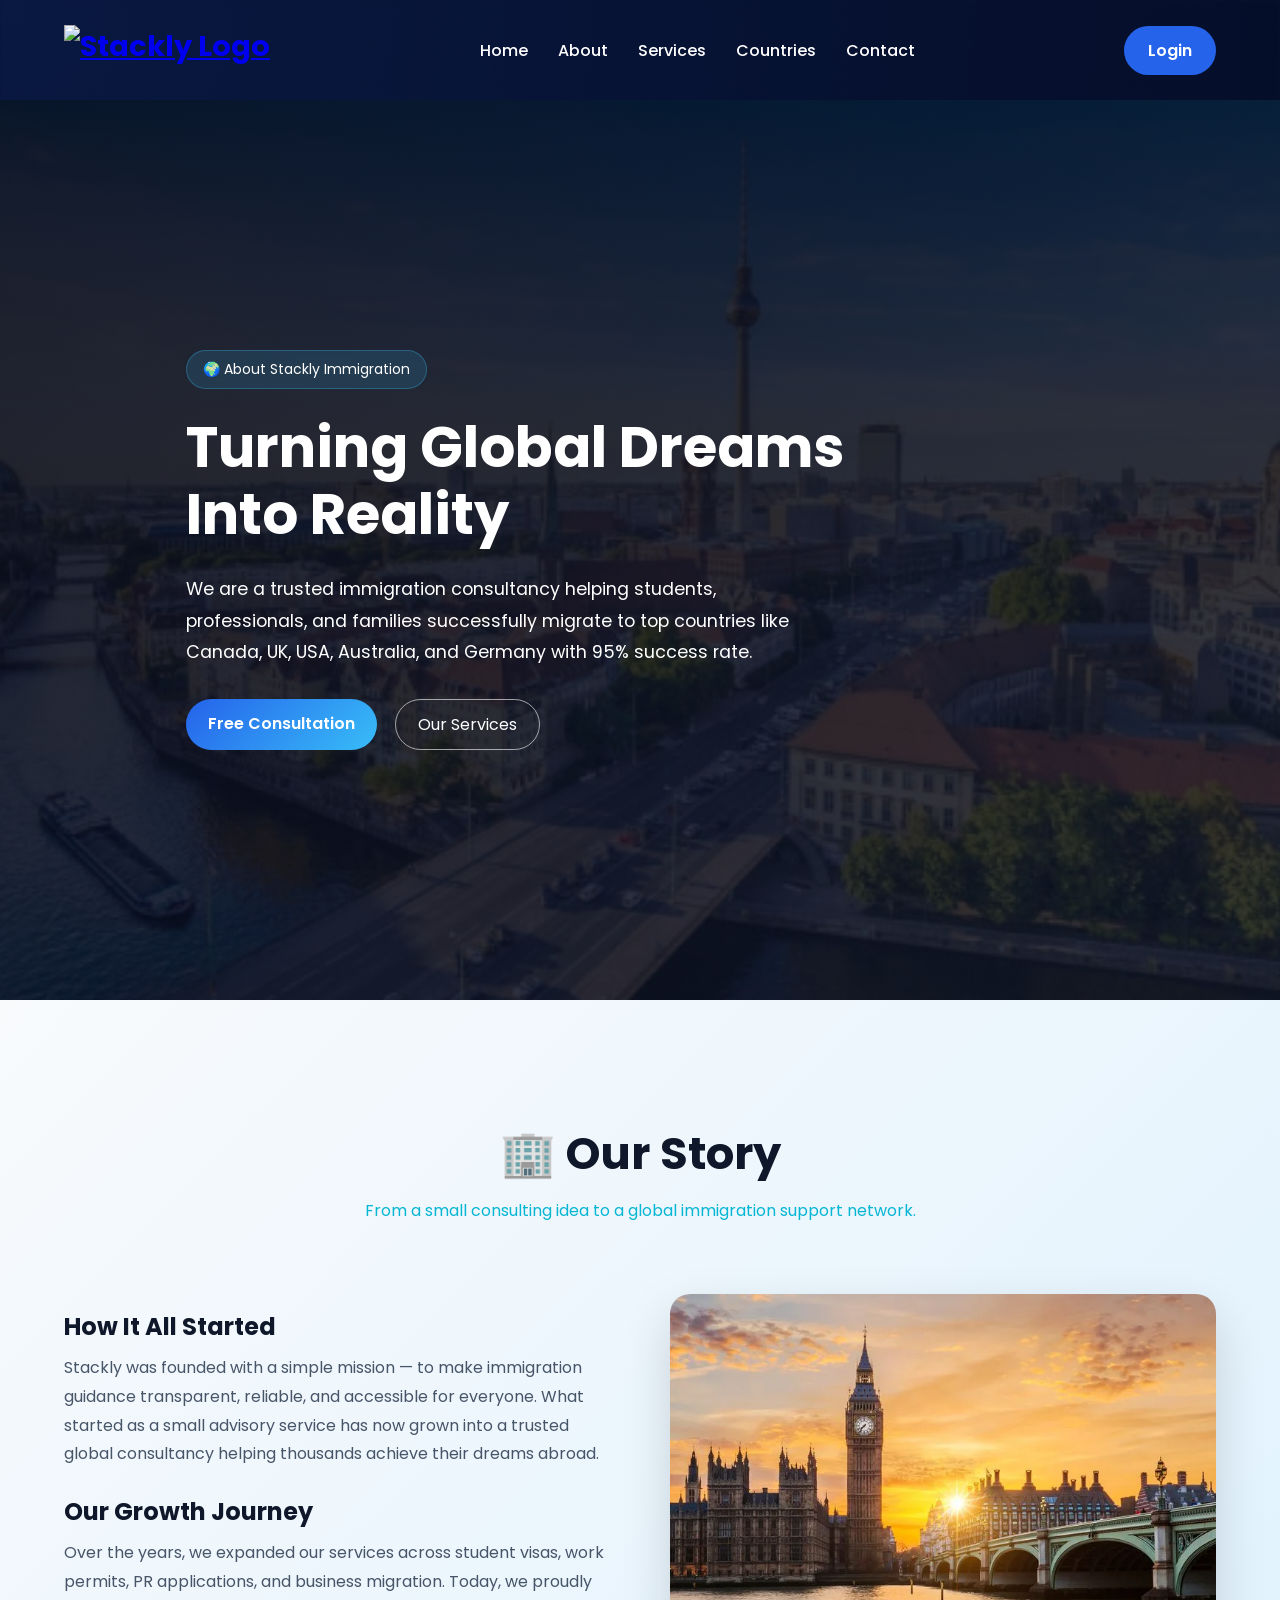
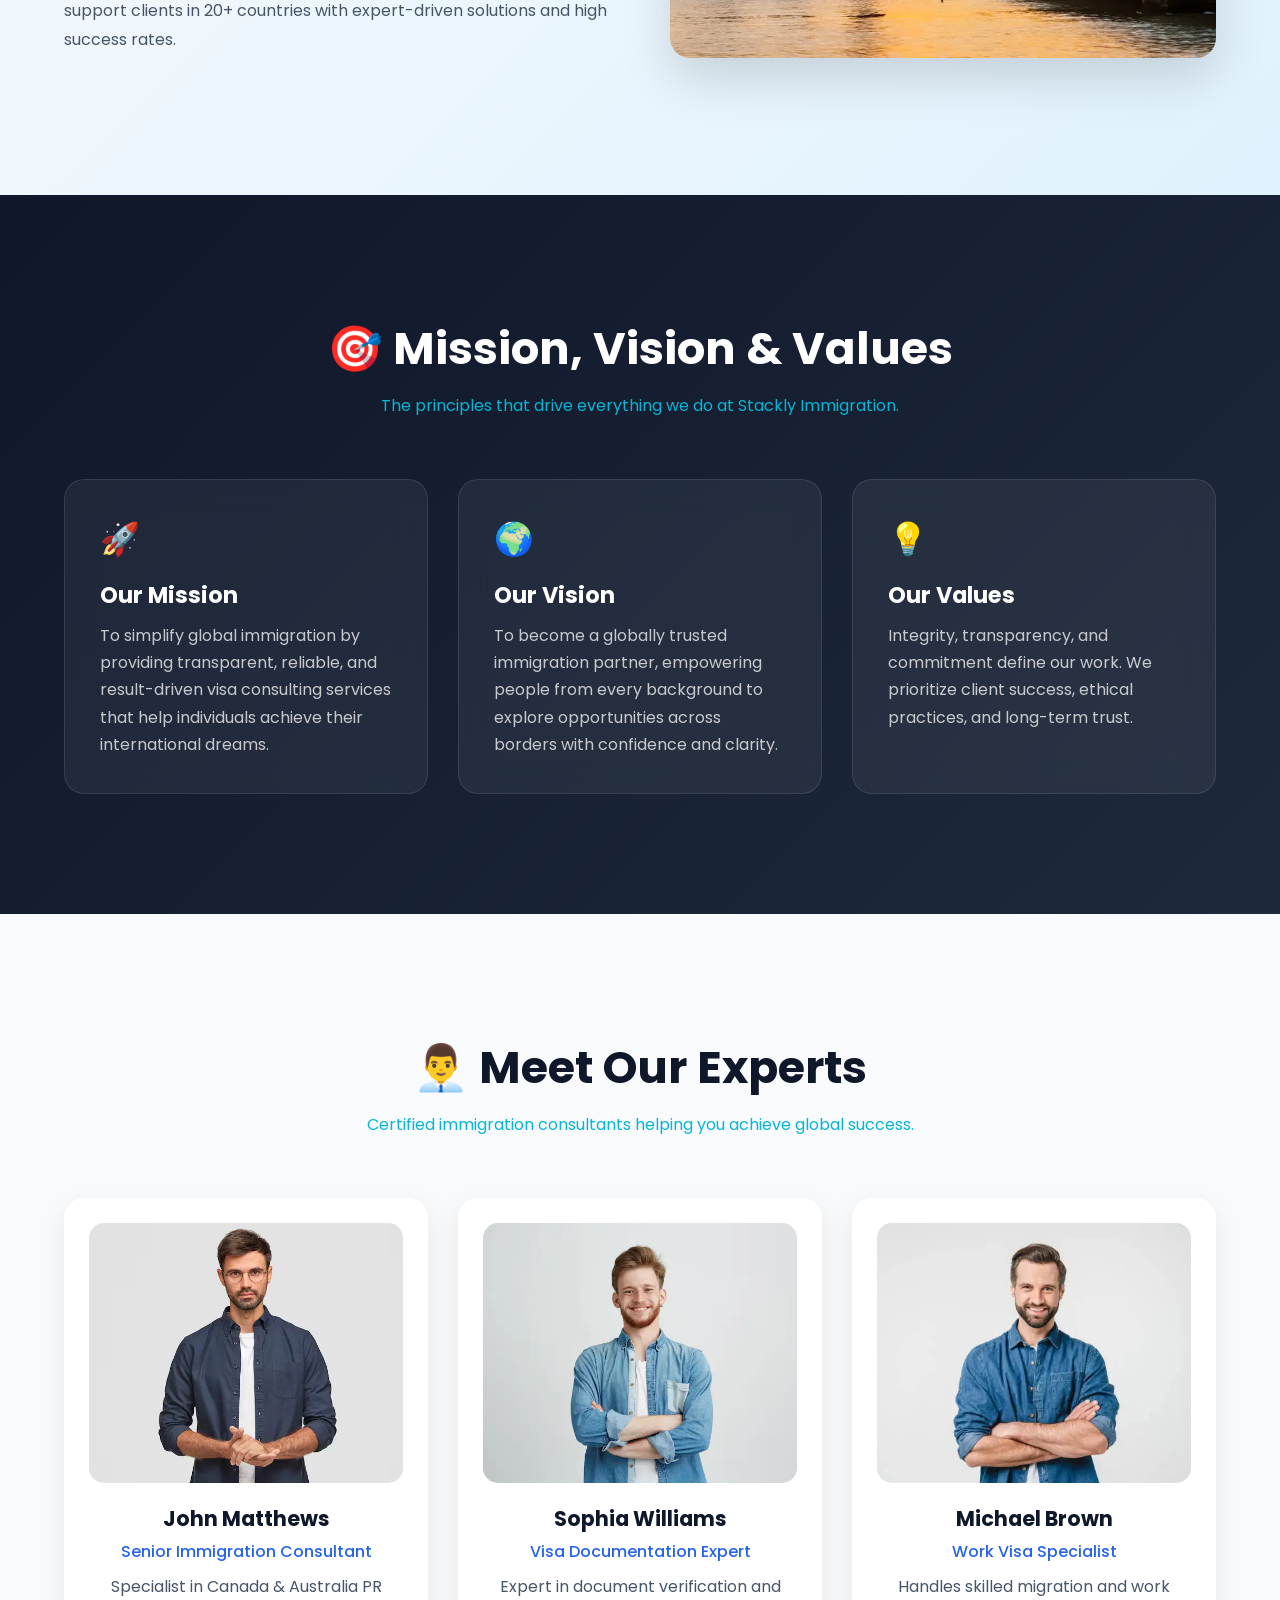
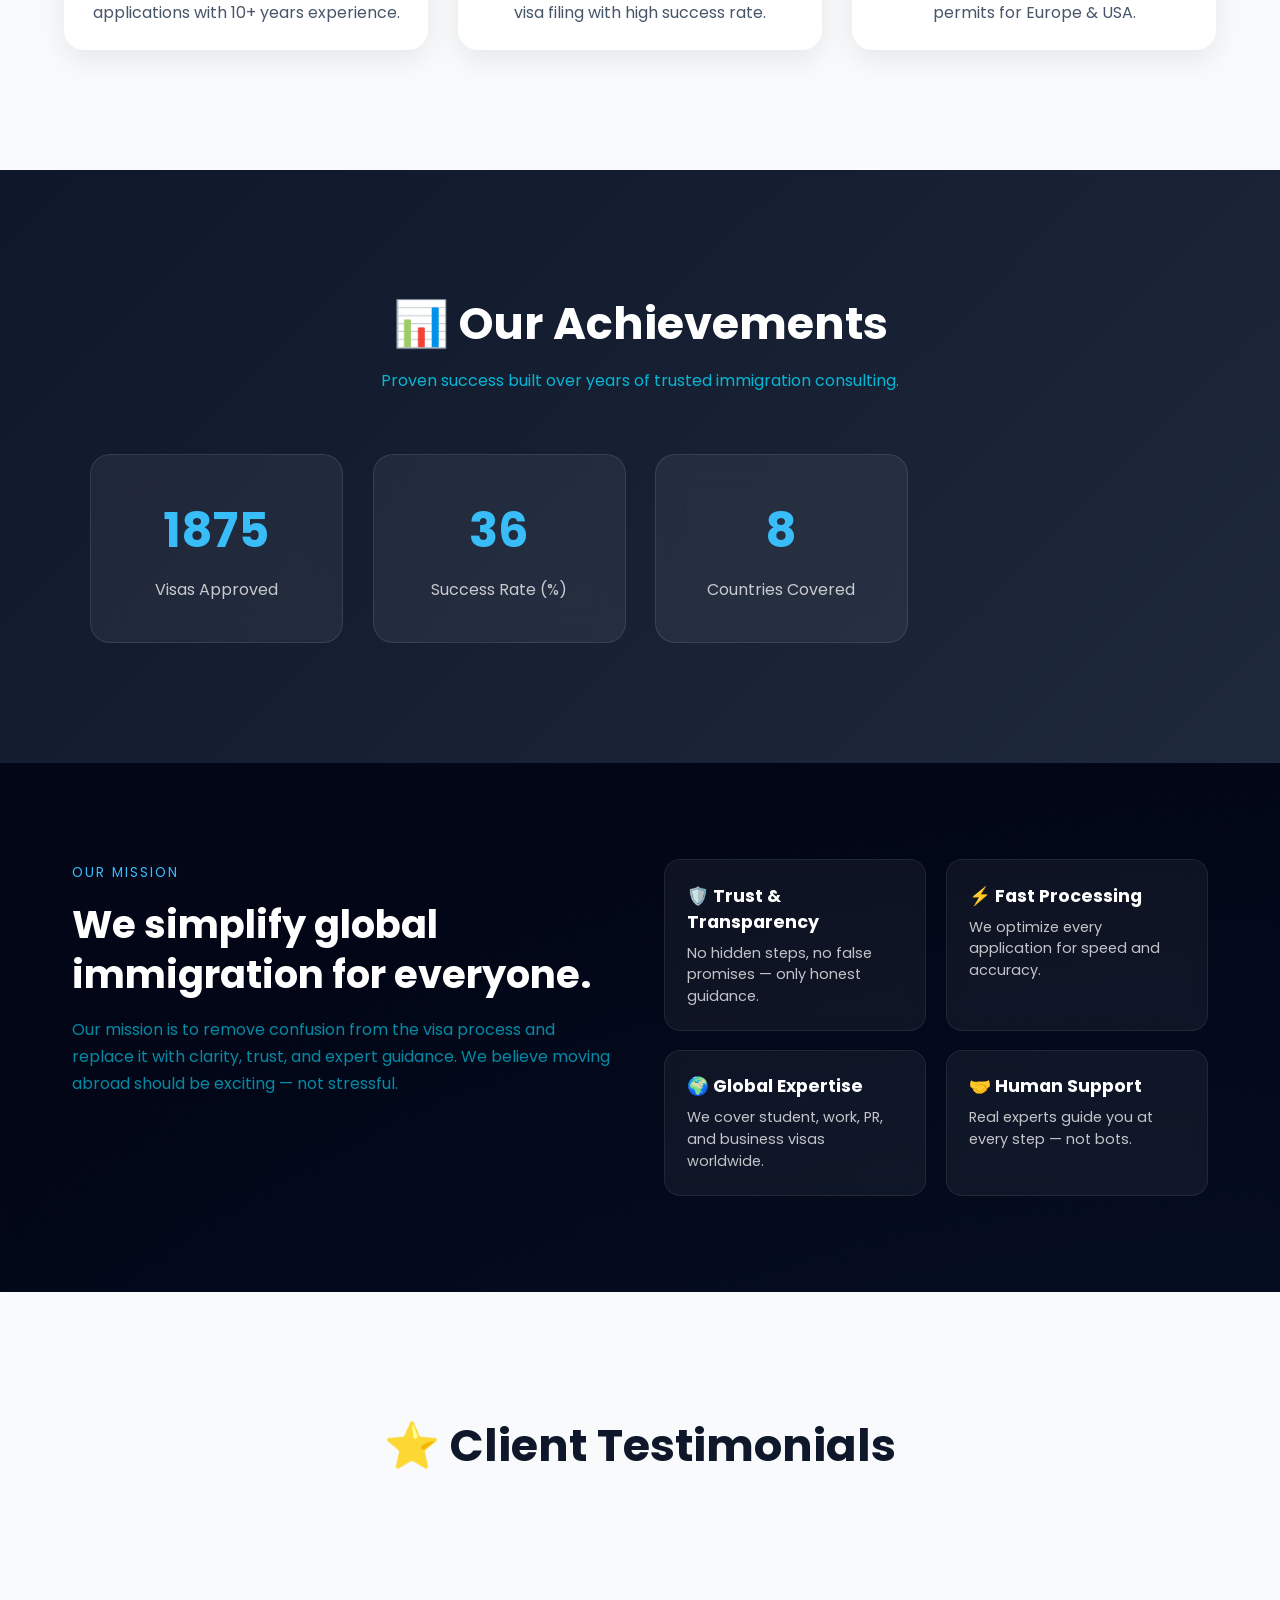
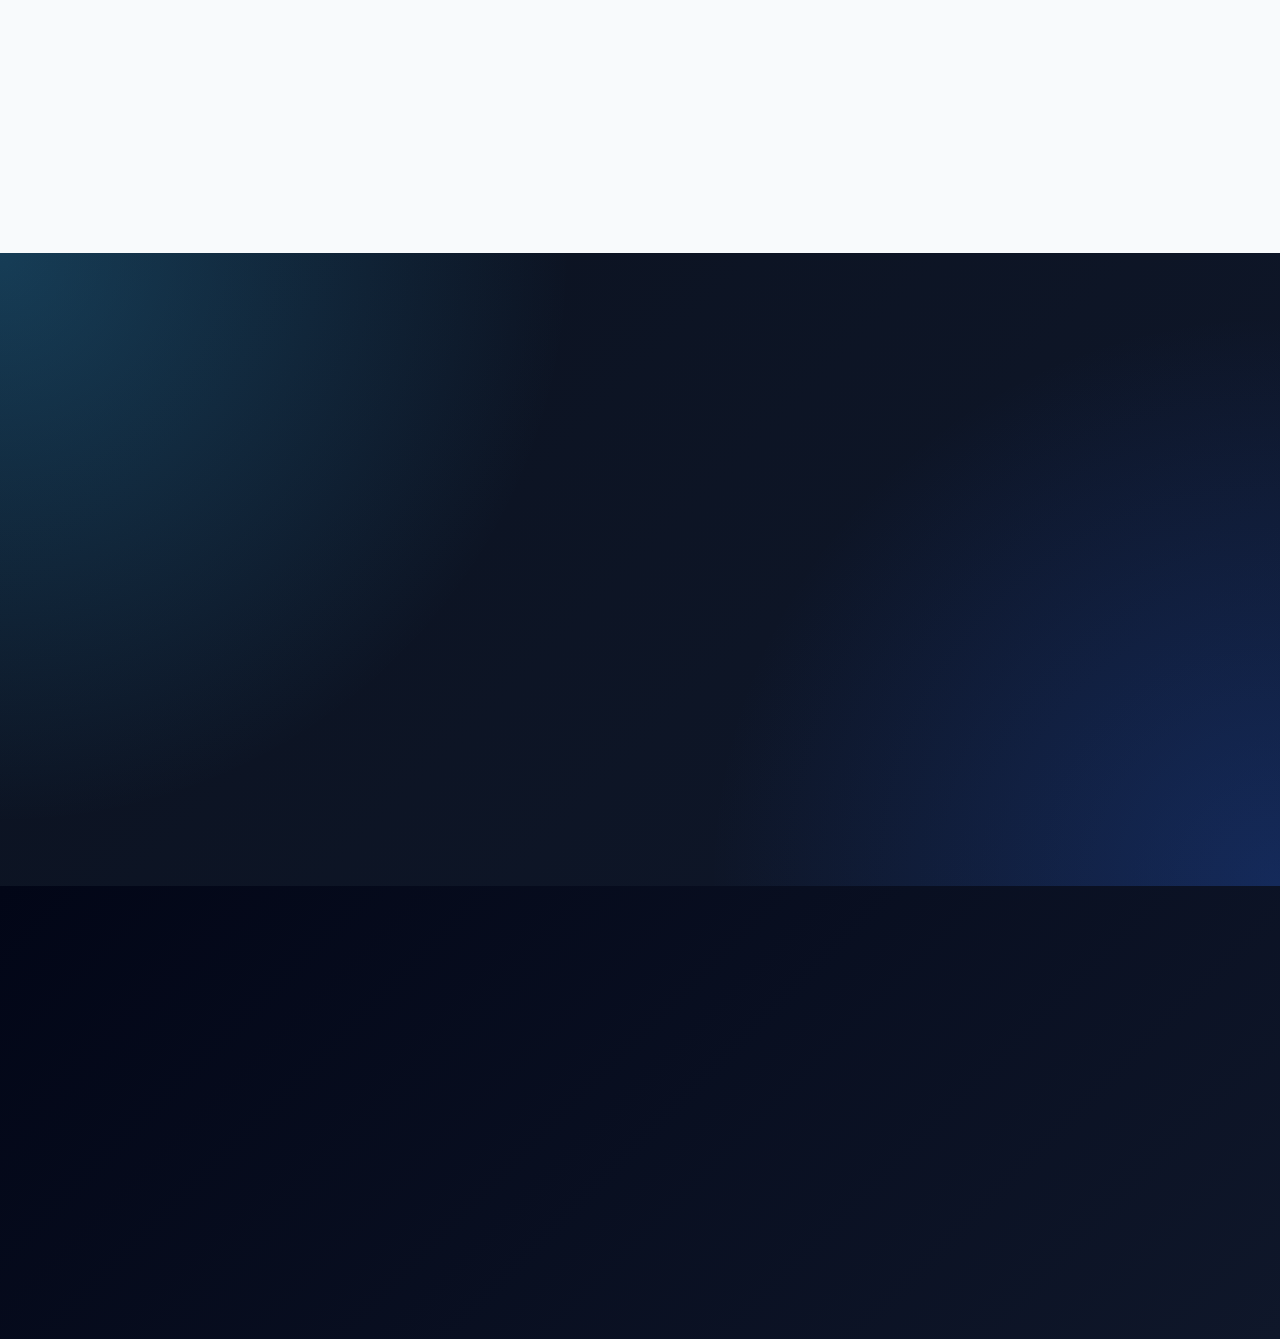
==== commit f2baf3cd: "...colors" ====
--- a/about.html
+++ b/about.html
@@ -80,7 +80,7 @@
 <section class="our-story">
 
     <h2 class="story-title reveal up">🏢 Our Story</h2>
-    <p class="story-subtitle reveal up">
+    <p class="story-subtitle sub reveal up">
         From a small consulting idea to a global immigration support network.
     </p>
 
@@ -120,7 +120,7 @@
 <section class="mv-section">
 
     <h2 class="mv-title reveal up">🎯 Mission, Vision & Values</h2>
-    <p class="mv-subtitle reveal up">
+    <p class="mv-subtitle sub reveal up">
         The principles that drive everything we do at Stackly Immigration.
     </p>
 
@@ -168,7 +168,7 @@
 <section class="team">
 
     <h2 class="team-title reveal up">👨‍💼 Meet Our Experts</h2>
-    <p class="team-subtitle reveal up">
+    <p class="team-subtitle sub reveal up">
         Certified immigration consultants helping you achieve global success.
     </p>
 
@@ -212,7 +212,7 @@
 <section class="stats-section">
 
     <h2 class="stats-title reveal up">📊 Our Achievements</h2>
-    <p class="stats-subtitle reveal up">
+    <p class="stats-subtitle sub reveal up">
         Proven success built over years of trusted immigration consulting.
     </p>
 
@@ -248,7 +248,7 @@
     <div class="mission-left reveal-left">
         <span class="kicker">Our Mission</span>
         <h2>We simplify global immigration for everyone.</h2>
-        <p>
+        <p class="sub">
             Our mission is to remove confusion from the visa process and replace it with clarity, trust,
             and expert guidance. We believe moving abroad should be exciting — not stressful.
         </p>
@@ -284,7 +284,7 @@
 <section class="testimonials">
 
     <h2 class="testi-title reveal up">⭐ Client Testimonials</h2>
-    <p class="testi-subtitle reveal up">
+    <p class="testi-subtitle sub reveal up">
         Real stories from students, workers, and families who achieved their visa success with us.
     </p>
 
@@ -339,7 +339,7 @@
 <section class="process-mini">
 
     <h2 class="process-title reveal up">📈 Our Process Overview</h2>
-    <p class="process-subtitle reveal up">
+    <p class="process-subtitle sub reveal up">
         A simple 4-step journey to make your immigration process smooth and successful.
     </p>
 
@@ -372,8 +372,6 @@
     </div>
 
 </section>
-
-
 
 <footer class="footer">
 
--- a/css/about.css
+++ b/css/about.css
@@ -154,7 +154,7 @@
 .about-hero-bg{
     position:absolute;
     inset:0;
-    background:url("images/img7.webp")
+    background:url("/images/place4.webp")
     center/cover no-repeat;
     transform:scale(1.1);
     filter:brightness(0.7);
@@ -1054,12 +1054,20 @@
     transform:translateX(5px);
 }
 
+i{
+    color: black;
+}
+
 footer i{
-    color: rgb(83, 103, 216);
+    color: white;
 }
 
 a{
     cursor: pointer;
+}
+
+.sub{
+    color: #06b6d4;
 }
 
 /* SOCIAL */
--- a/css/auth.css
+++ b/css/auth.css
@@ -133,13 +133,15 @@
 .popup-left{
     padding:60px;
 
-    background:
+    /* background:
     linear-gradient(
     135deg,
-    #8c78dc 0%,
+    #7884dc 0%,
     #505d8b 50%,
     #2b224d 100%
-    );
+    ); */
+
+    
 
     display:flex;
     flex-direction:column;
@@ -437,8 +439,8 @@
 .popup-right{
   background: linear-gradient(
     145deg,
-    #263684,
-    #030d32
+    #7889de,
+    #060f33
   );
 }
 
@@ -481,8 +483,9 @@
   top: 50%;
   transform: translateY(-50%);
   cursor: pointer;
-  color: #b8c0cc;
-}
+  color:black;
+}
+
 
 /* REMEMBER + FORGOT ROW */
 .login-options{
@@ -517,14 +520,14 @@
 }
 
 .popup-forgot a{
-  color: #c9a46a;
+  color: #8ab1e0;
   text-decoration: none;
   font-size: 14px;
   transition: .3s;
 }
 
 .popup-forgot a:hover{
-  color: #e0c28a;
+  color: #061323;
 }
 
 /* MOBILE */
@@ -547,4 +550,64 @@
 select option{
     background: #1e293b;
     color: #fff;
+}
+
+/* ================= LOGIN INPUT STYLING ================= */
+
+.popup-login-box input,
+.popup-signup-box input,
+.popup-login-box select,
+.popup-signup-box select {
+    width: 100%;
+    padding: 12px 14px;
+    margin: 10px 0;
+    border-radius: 12px;
+
+    /* NEW COLORS */
+    background: rgba(196, 197, 202, 0.9);   /* dark bluish background */
+    border: 1px solid rgba(0, 0, 0, 0.3);
+    color: #000000;
+
+    outline: none;
+    transition: 0.3s ease;
+}
+
+/* placeholder color */
+.popup-login-box input::placeholder,
+.popup-signup-box input::placeholder {
+    color: black;
+}
+
+/* focus effect */
+.popup-login-box input:focus,
+.popup-signup-box input:focus {
+    border-color: #38bdf8;
+    box-shadow: 0 0 12px rgba(56, 189, 248, 0.3);
+    background: rgb(110, 111, 115);
+}
+
+.eye-btn{
+    position:absolute;
+    right:16px;
+    top:50%;
+    transform:translateY(-50%);
+    cursor:pointer;
+    /* color:#a60e0e; Black */
+    font-size:18px;
+}
+
+.eye-btn:hover{
+    color:#2563eb;
+}
+.password-wrap{
+    position: relative;
+    width: 100%;
+}
+
+.eye-btn{
+    position: absolute;
+    right: 16px;
+    top: 50%;
+    transform: translateY(-50%);
+    cursor: pointer;
 }
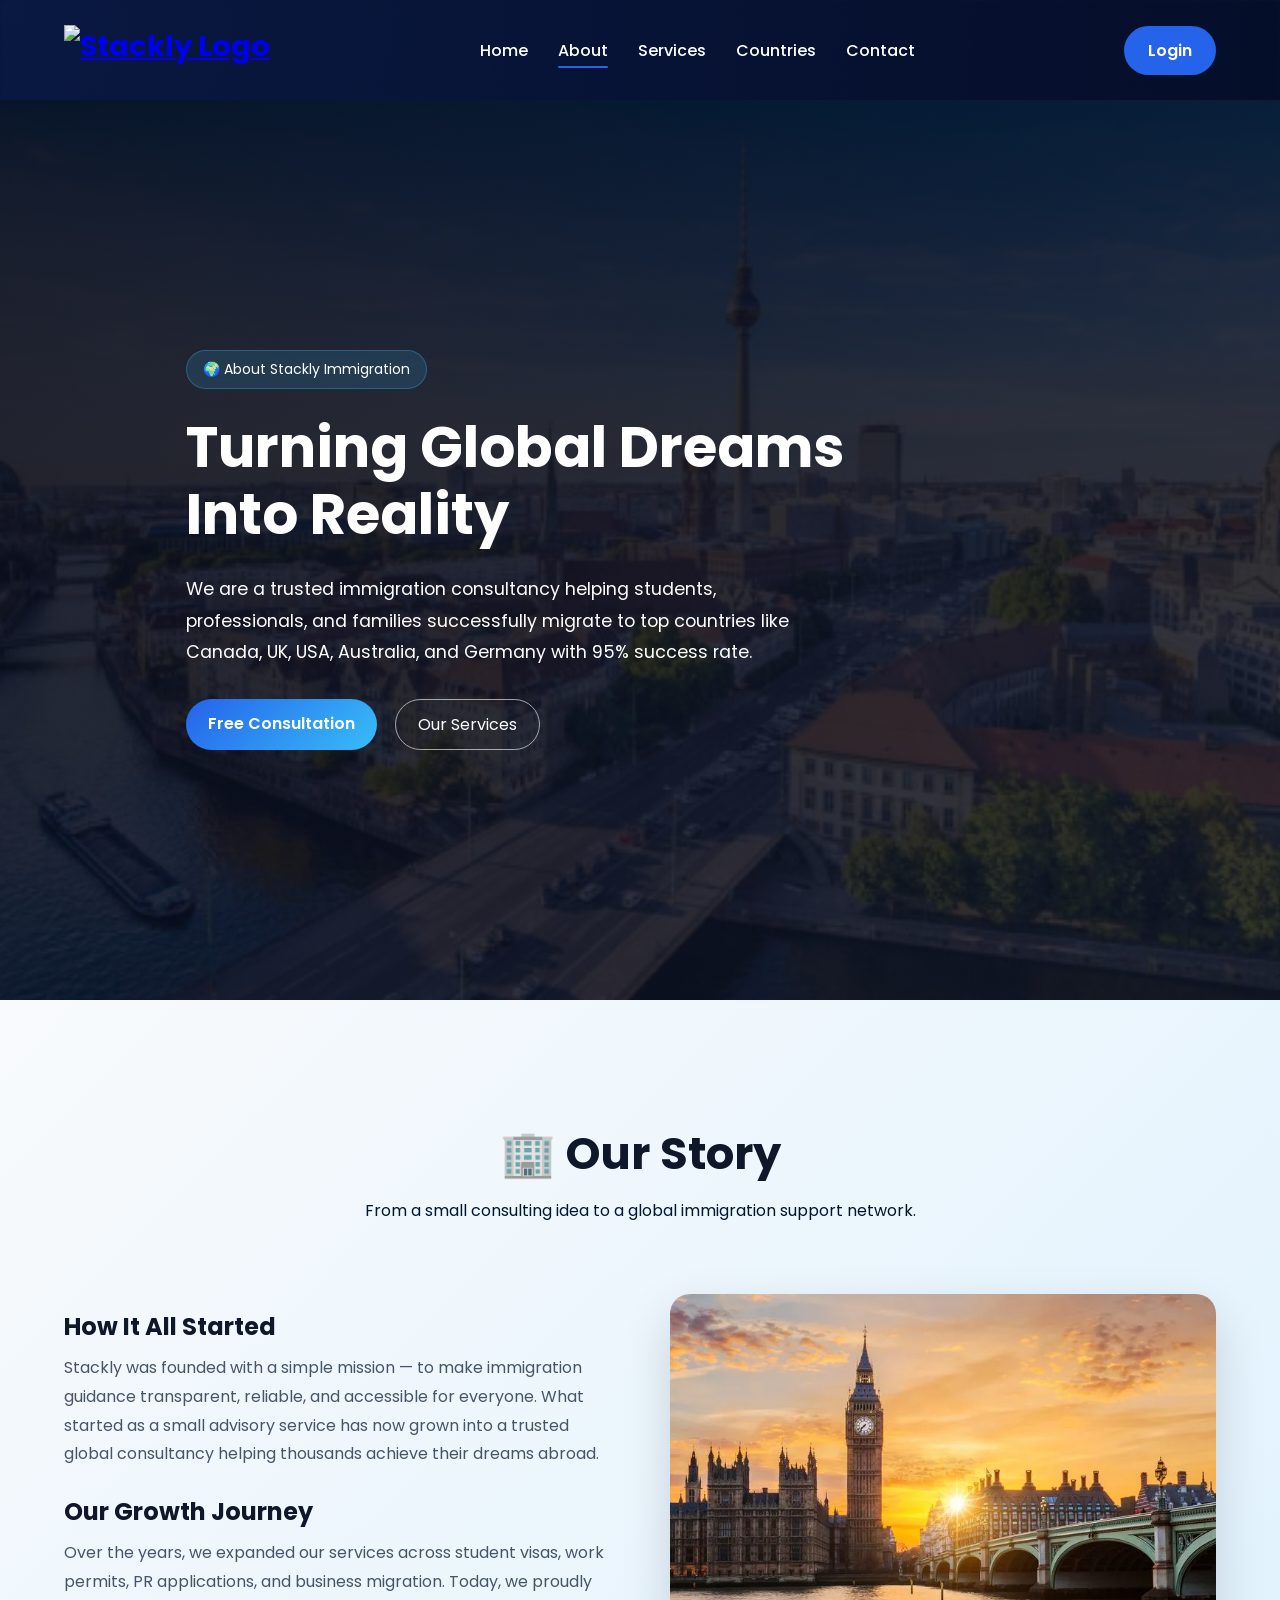
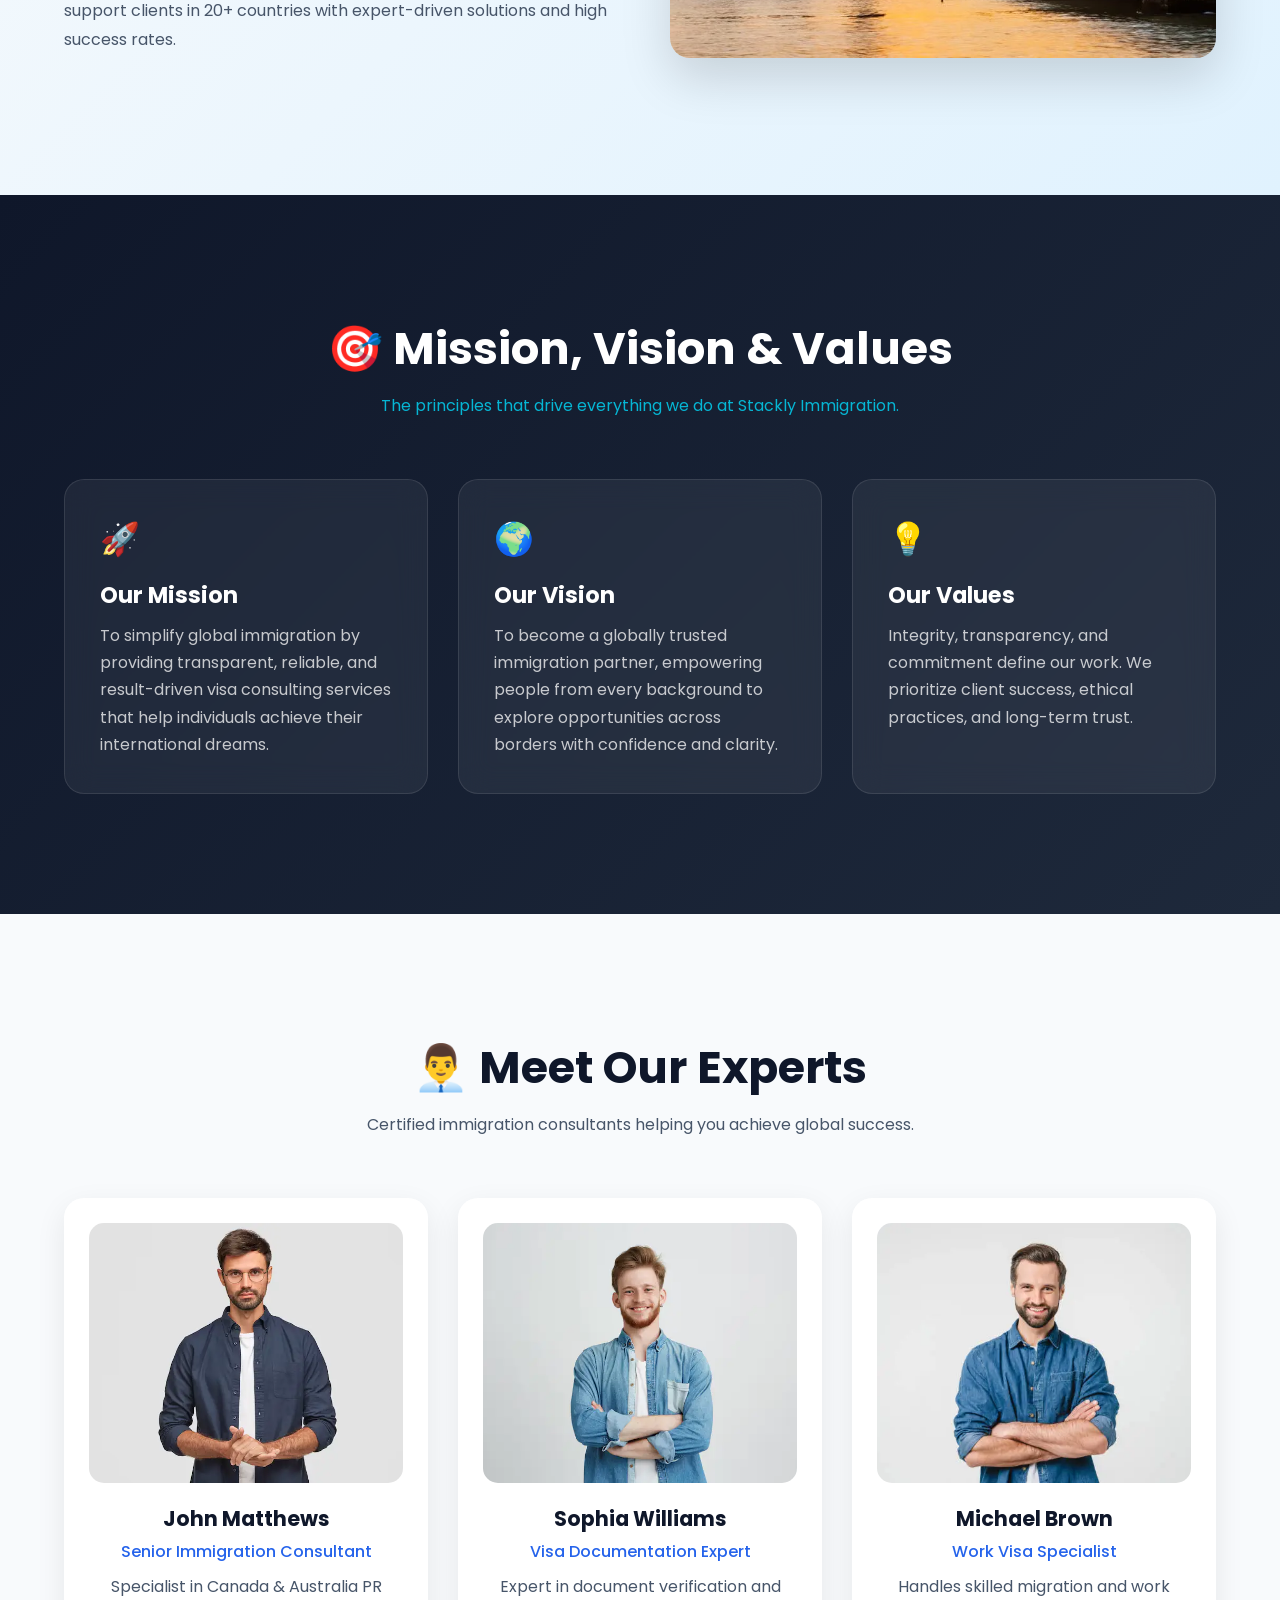
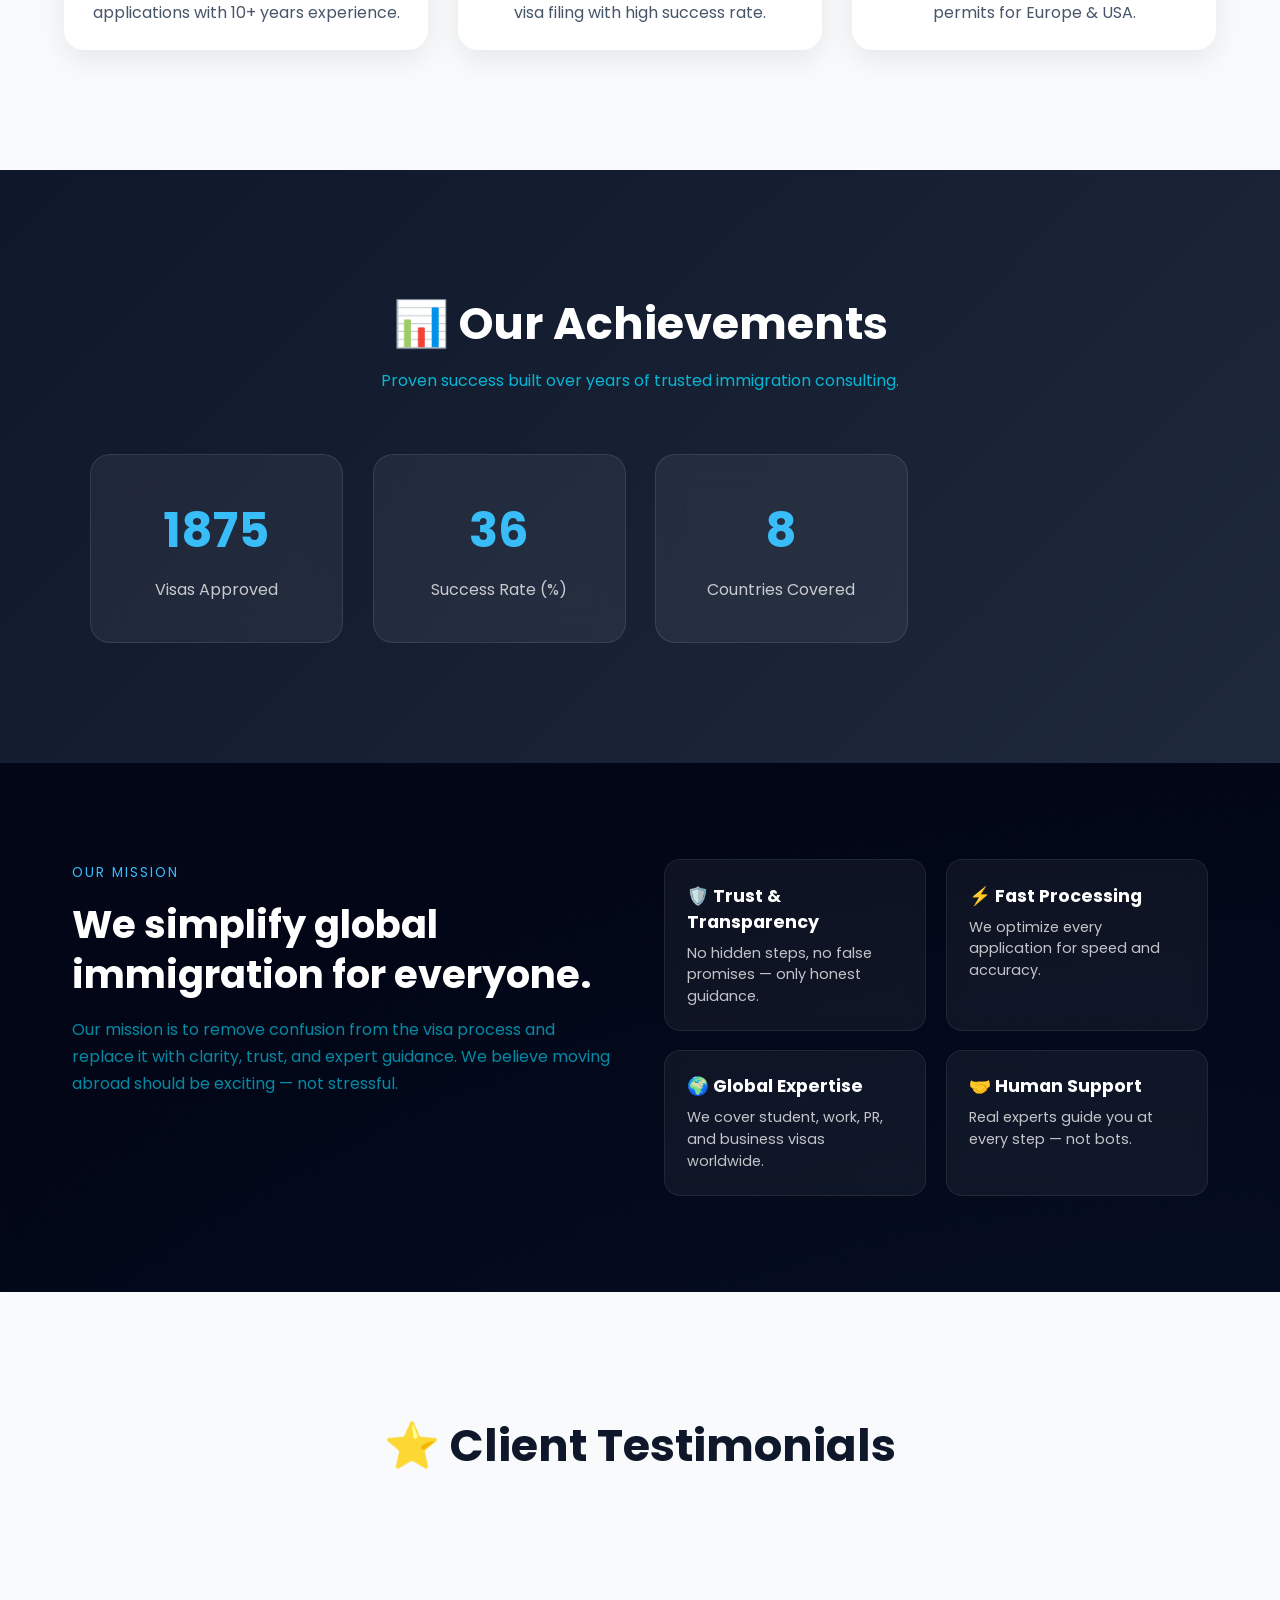
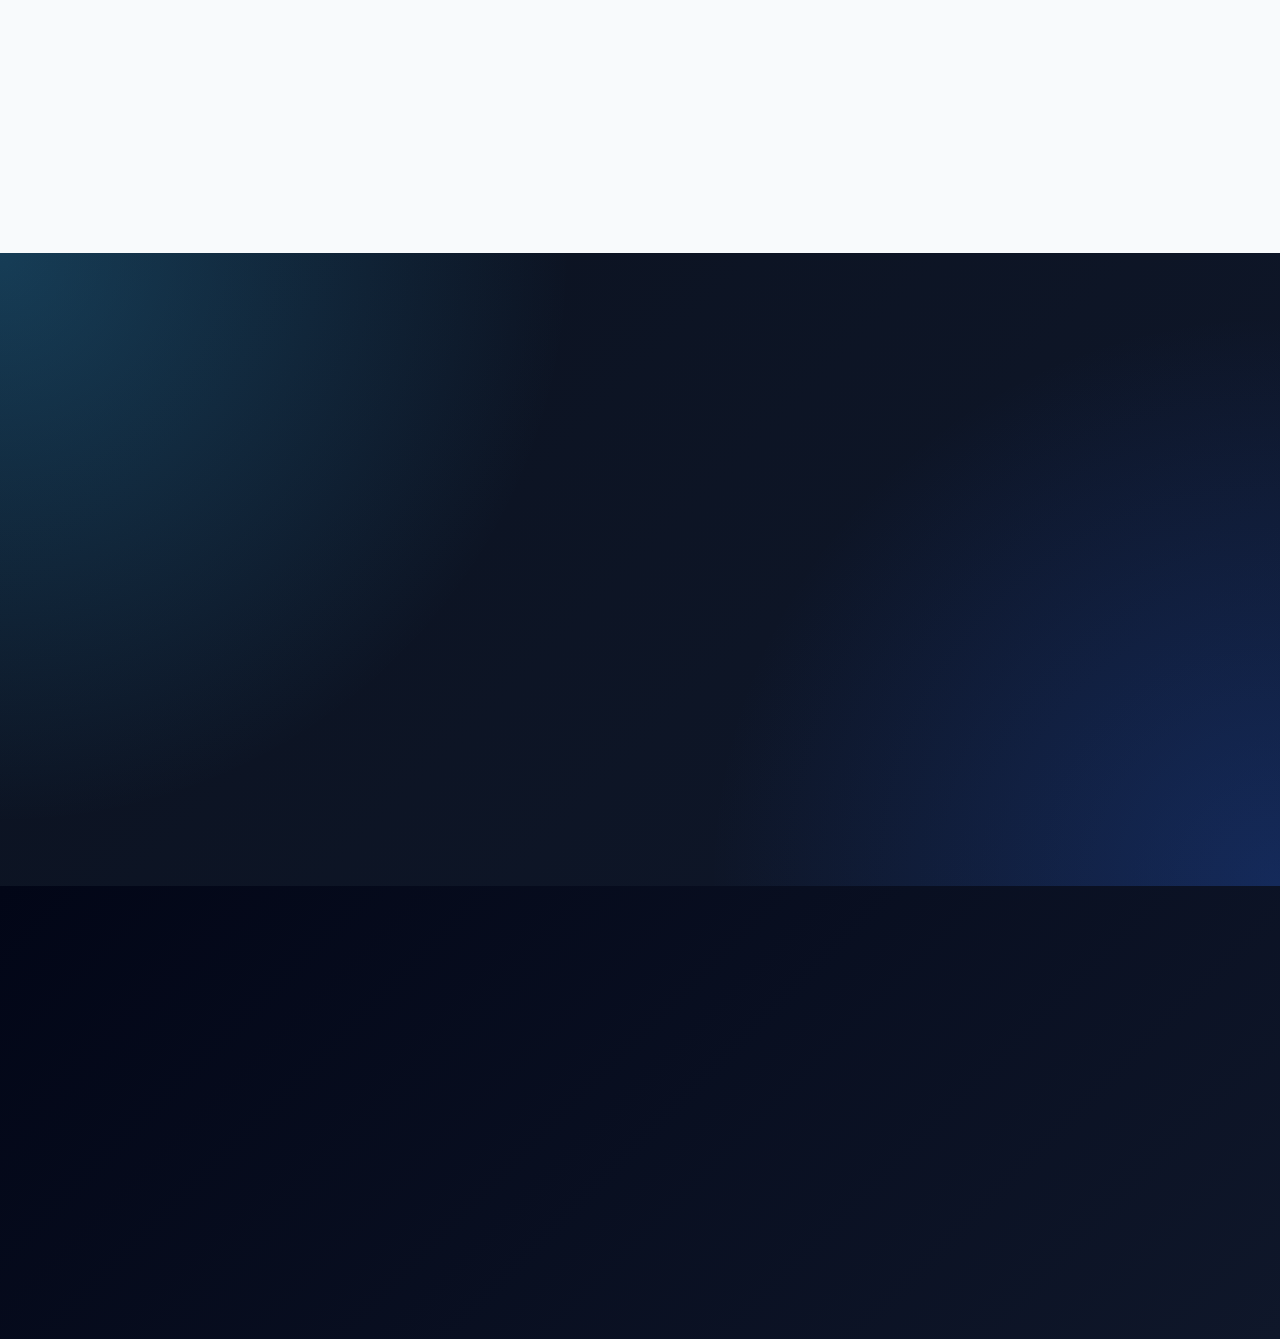
==== commit bd9e4c70: "text-color" ====
--- a/about.html
+++ b/about.html
@@ -28,7 +28,7 @@
 
       <ul class="nav-links">
         <li><a href="index.html">Home</a></li>
-        <li><a href="about.html">About</a></li>
+        <li><a href="about.html" class="active">About</a></li>
         <li><a href="service.html">Services</a></li>
         <li><a href="countries.html">Countries</a></li>
         <li><a href="contact.html">Contact</a></li>
@@ -80,7 +80,7 @@
 <section class="our-story">
 
     <h2 class="story-title reveal up">🏢 Our Story</h2>
-    <p class="story-subtitle sub reveal up">
+    <p class="story-subtitle reveal up">
         From a small consulting idea to a global immigration support network.
     </p>
 
@@ -168,7 +168,7 @@
 <section class="team">
 
     <h2 class="team-title reveal up">👨‍💼 Meet Our Experts</h2>
-    <p class="team-subtitle sub reveal up">
+    <p class="team-subtitle reveal up">
         Certified immigration consultants helping you achieve global success.
     </p>
 
@@ -284,7 +284,7 @@
 <section class="testimonials">
 
     <h2 class="testi-title reveal up">⭐ Client Testimonials</h2>
-    <p class="testi-subtitle sub reveal up">
+    <p class="testi-subtitle  reveal up">
         Real stories from students, workers, and families who achieved their visa success with us.
     </p>
 
--- a/css/about.css
+++ b/css/about.css
@@ -57,6 +57,24 @@
 
 .nav-links a:hover{
 color:var(--accent);
+}
+
+/* Active Page Underline */
+.nav-links a{
+    position: relative;
+}
+
+.nav-links a.active::after{
+    content: "";
+    position: absolute;
+    left: 0;
+    bottom: -6px;
+
+    width: 100%;
+    height: 2px;
+
+    background: #2563eb; /* change color if needed */
+    border-radius: 10px;
 }
 
 .btn{
@@ -381,7 +399,7 @@
 
 .story-subtitle{
     text-align:center;
-    color:#475569;
+    color:#021631;
     margin-bottom:60px;
     max-width:700px;
     margin-left:auto;
@@ -1272,4 +1290,15 @@
 body.no-scroll{
     overflow: hidden;
     height: 100vh;
+}
+
+.viewer-button,
+.lg-icon,
+.fancybox-button,
+.zoom-icon{
+    display:none !important;
+}
+
+img + button{
+    display:none !important;
 }
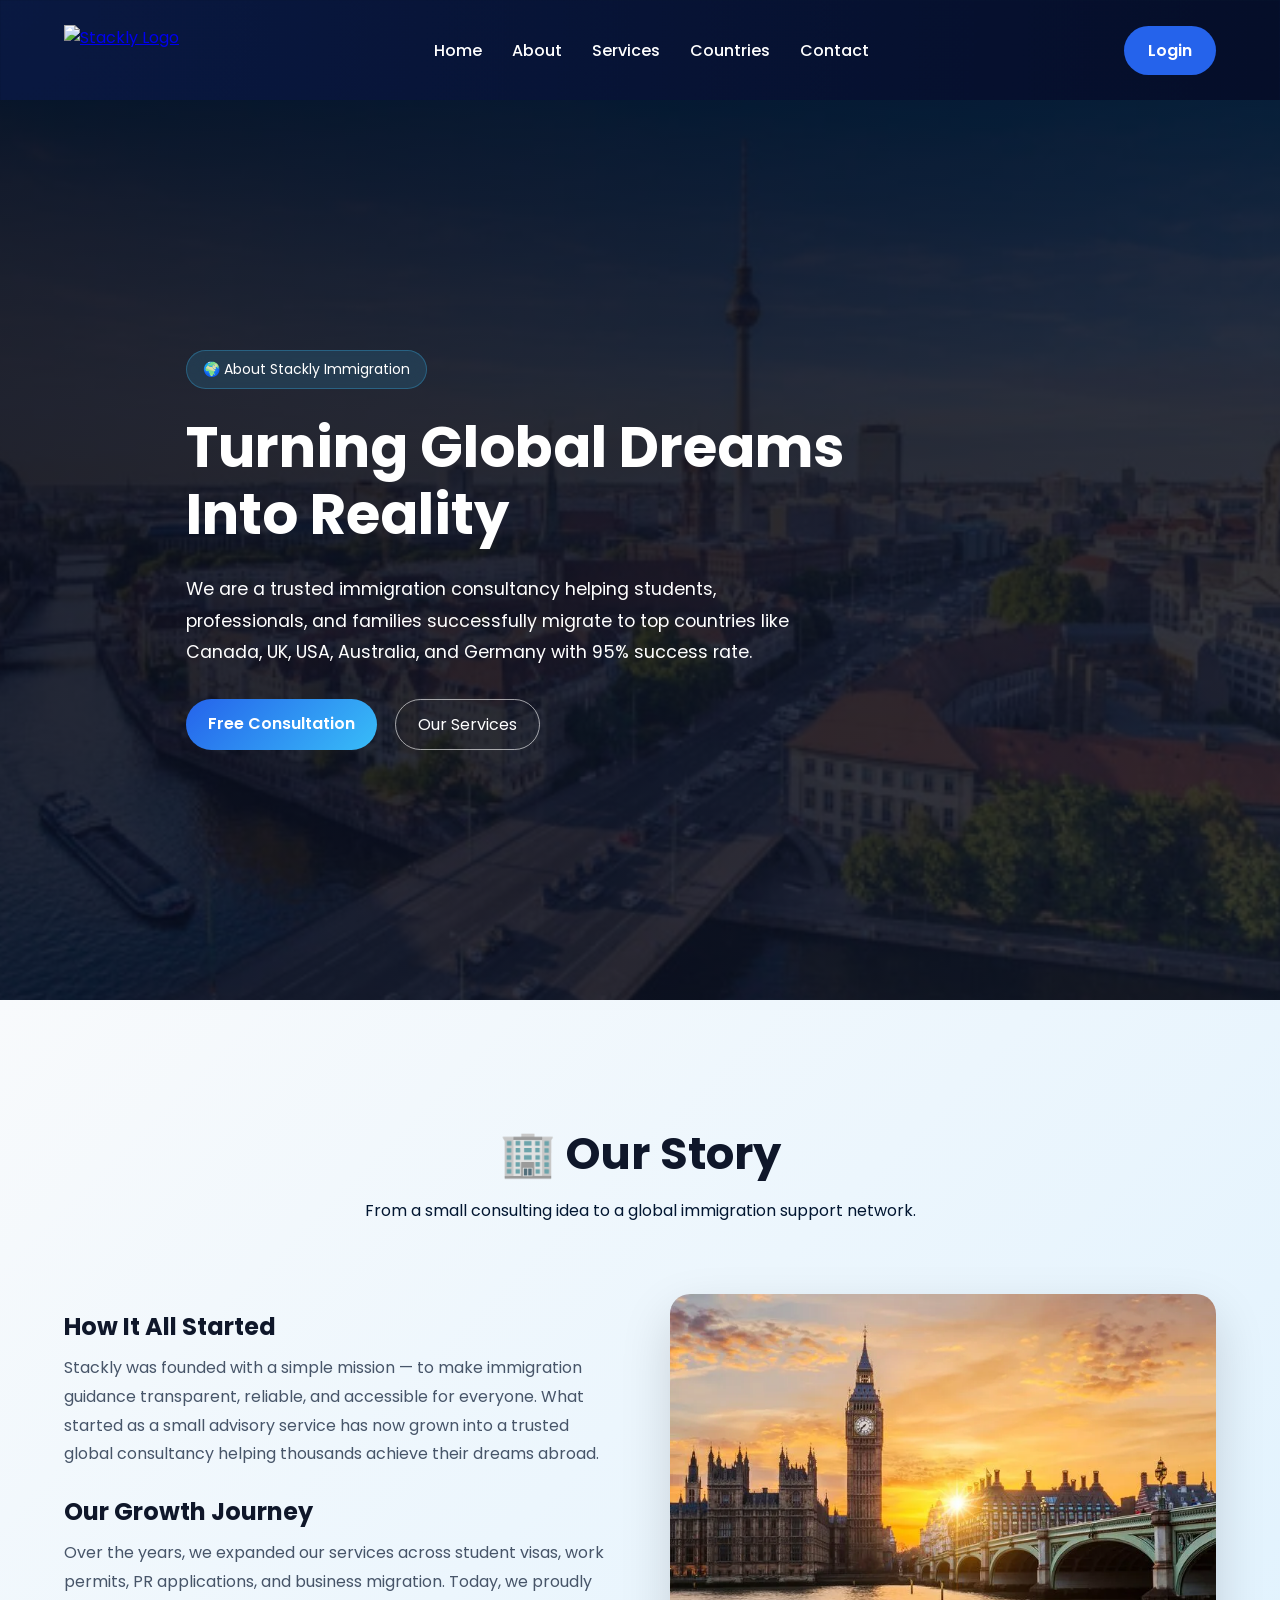
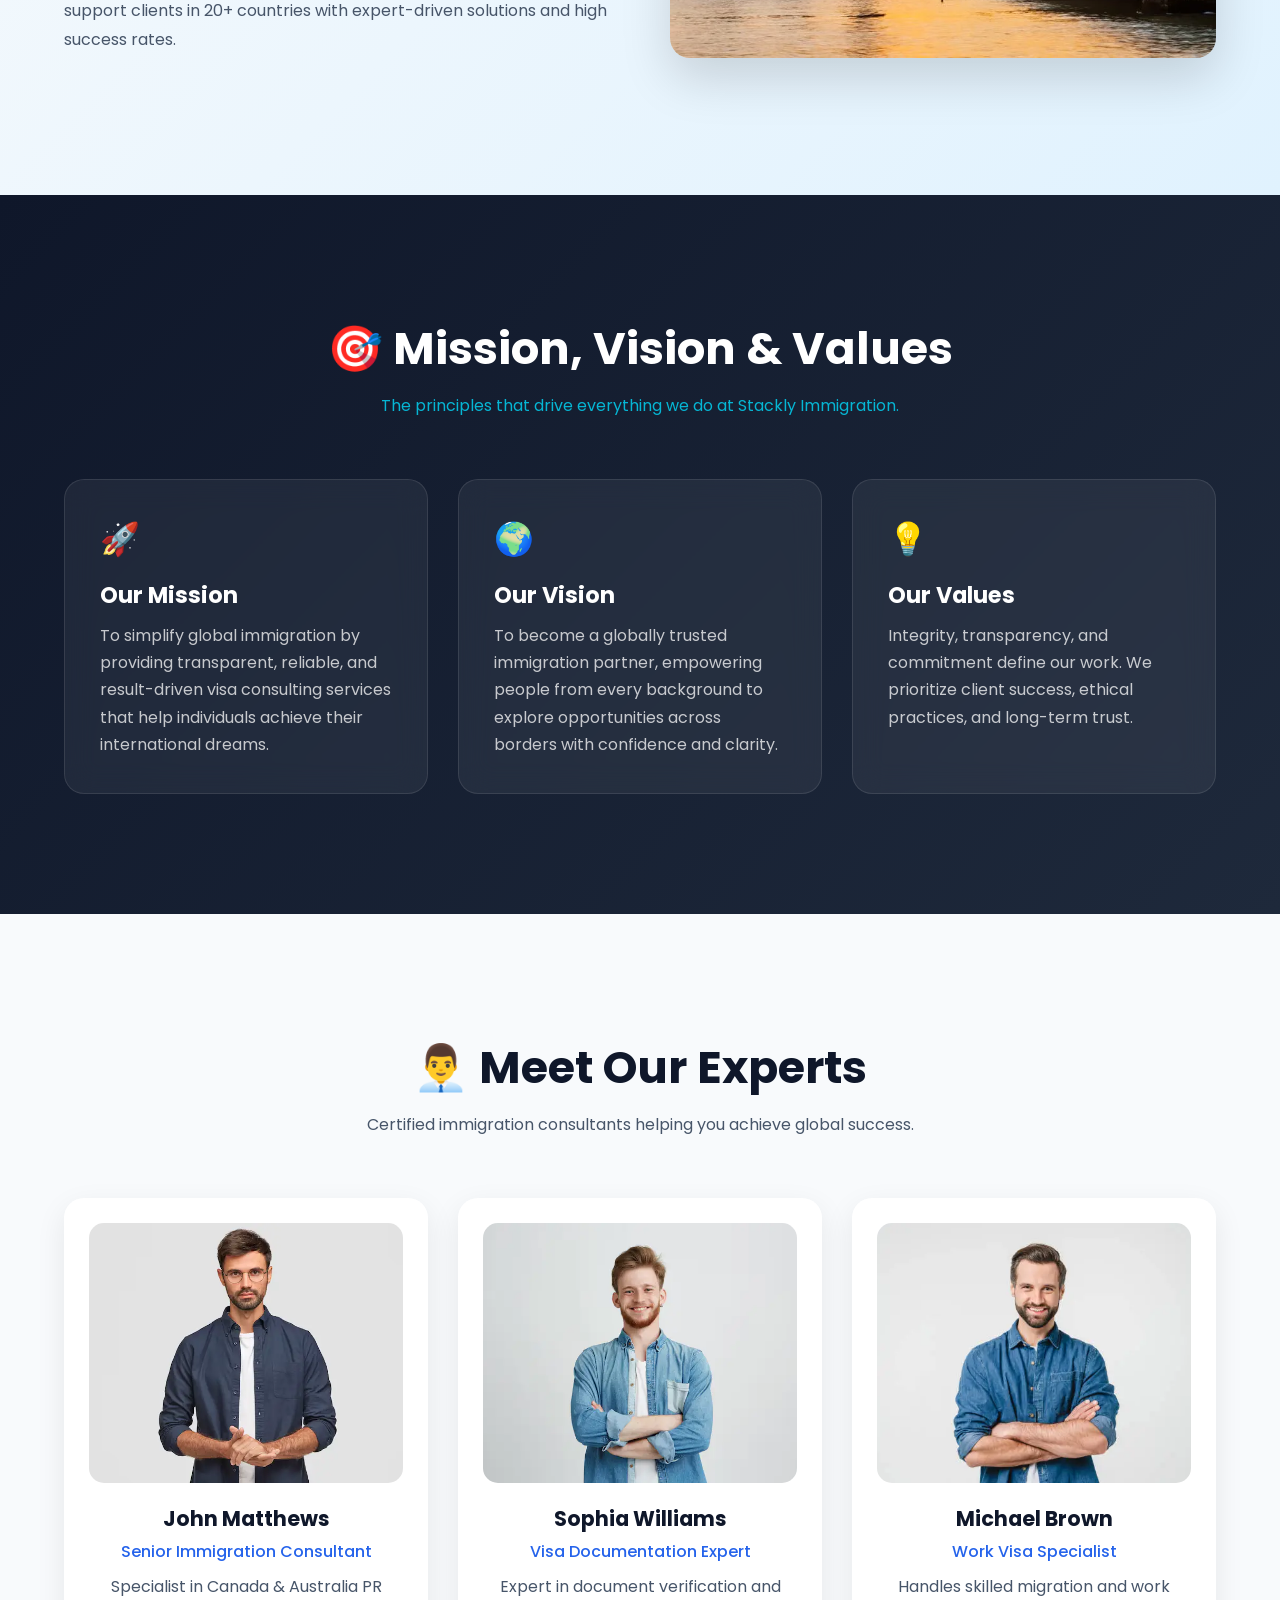
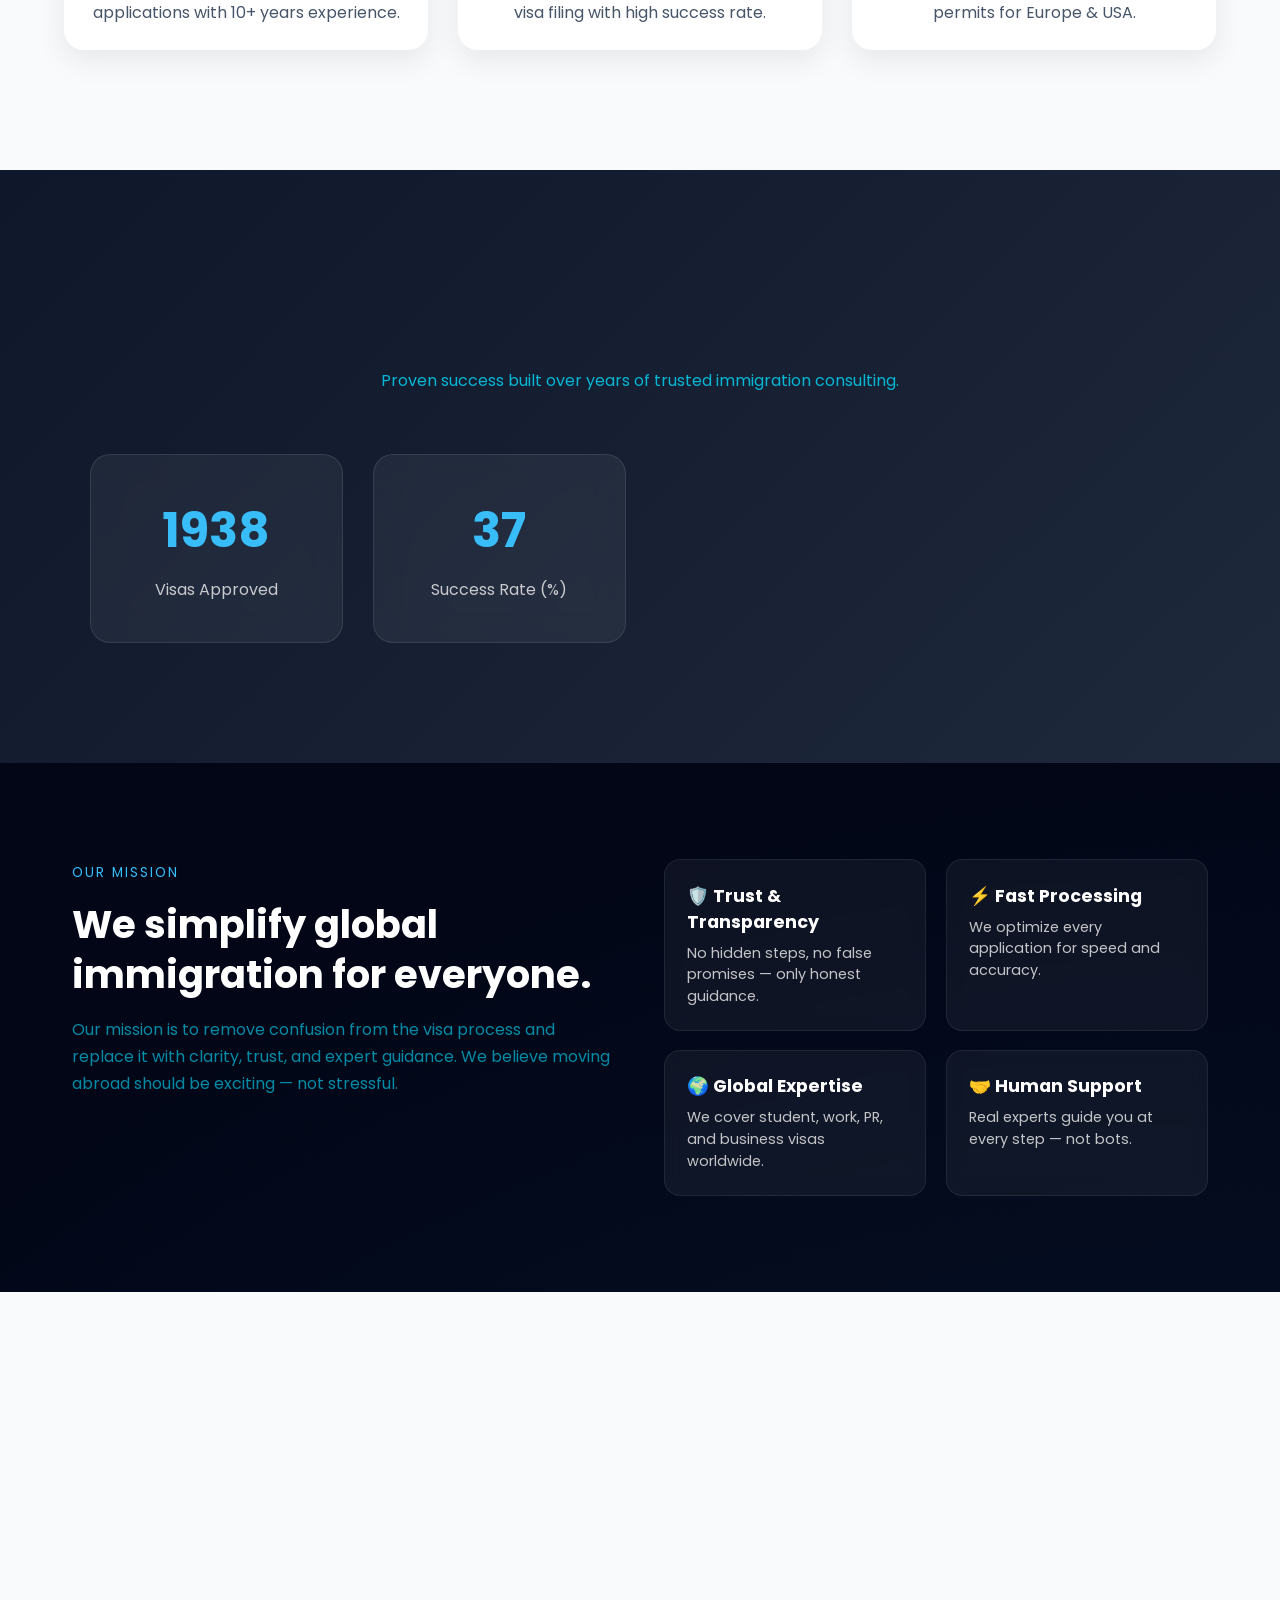
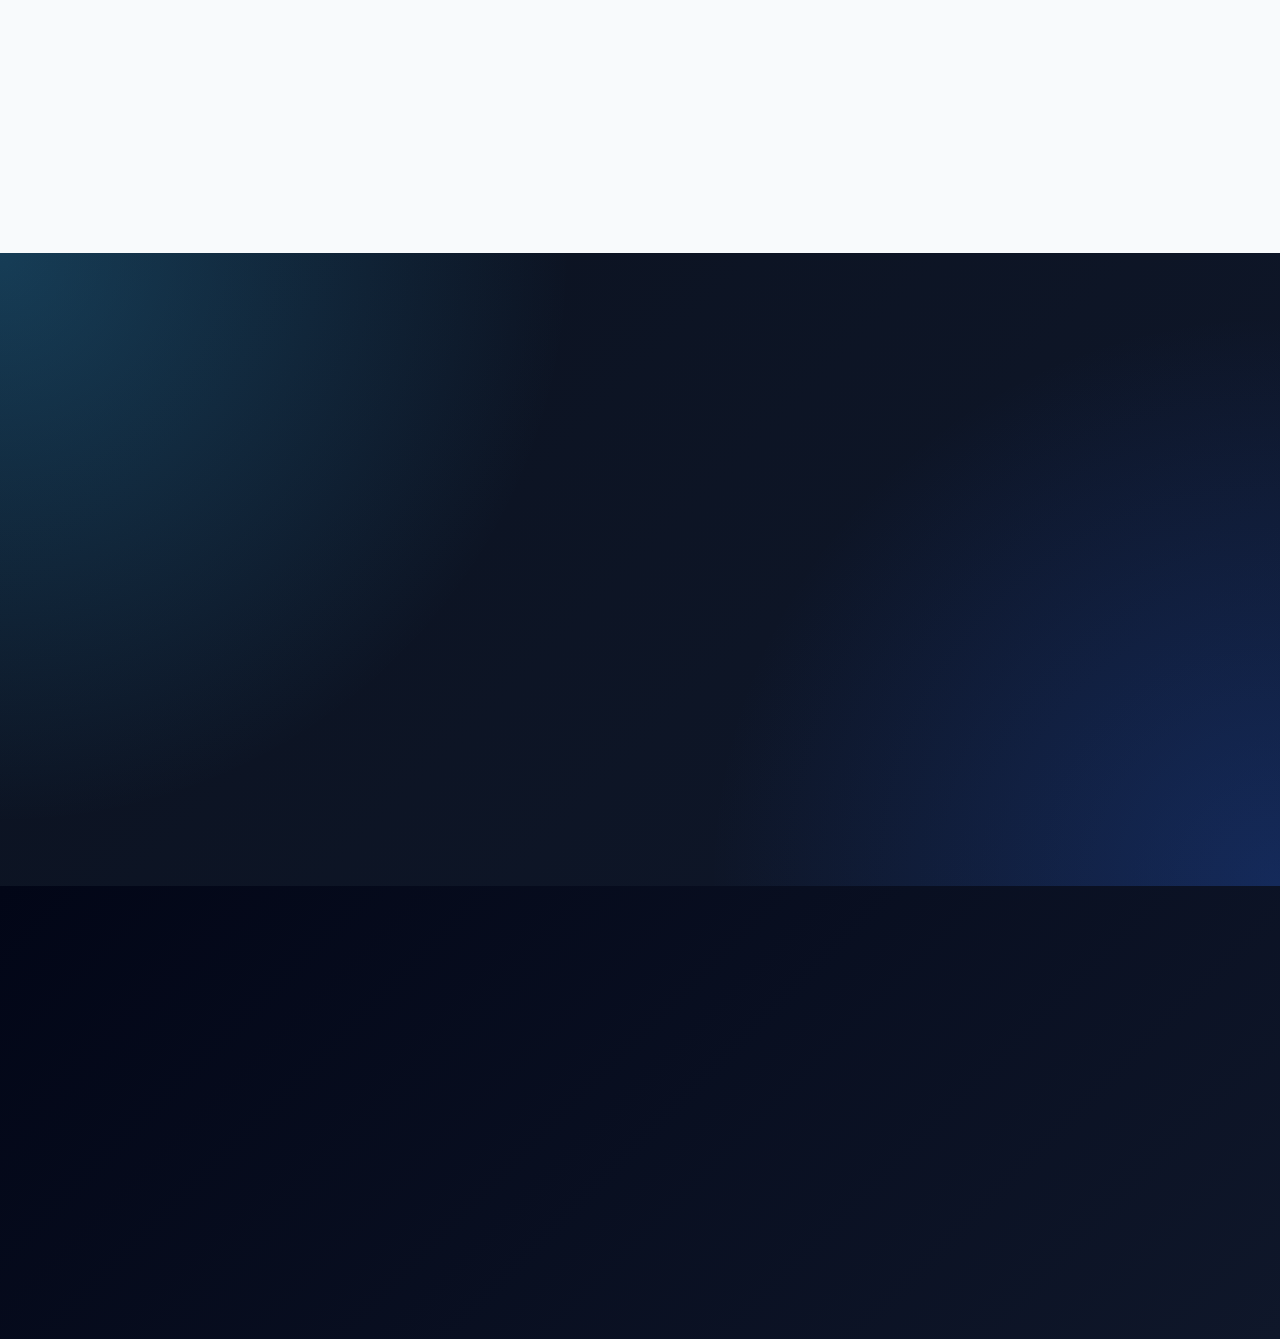
==== commit 69a57cb1: "btn-change" ====
--- a/about.html
+++ b/about.html
@@ -20,21 +20,36 @@
   <body>
     
     <nav>
-      <div class="logo">
-          <a href="index.html">
-              <img src="images/logo-stackly (1).webp" alt="Stackly Logo">
-          </a>
+      <div class="logo-lg">
+        <a href="index.html">
+          <img src="images/logo-stackly (1).webp" alt="Stackly Logo" />
+        </a>
       </div>
 
       <ul class="nav-links">
+        <div class="mobile-menu-logo">
+          <img src="images/logo-stackly (1).webp" alt="Stackly Logo" />
+        </div>
+
         <li><a href="index.html">Home</a></li>
-        <li><a href="about.html" class="active">About</a></li>
+        <li><a href="about.html">About</a></li>
         <li><a href="service.html">Services</a></li>
         <li><a href="countries.html">Countries</a></li>
         <li><a href="contact.html">Contact</a></li>
+
+        <div class="mobile-contact">
+          <h4>Contact Info</h4>
+          <p>📞 +91 98765 43210</p>
+          <p>✉ info@stackly.com</p>
+          <p>📍 Chennai, India</p>
+        </div>
+
+        <a class="mobile-login-btn" onclick="openPopup()"> Login </a>
+        
       </ul>
 
-      <a class="btn" onclick="openPopup()">Login</a>
+      <a class="btn" onclick="openPopup()"> Login </a>
+
 
       <div class="menu-btn">☰</div>
     </nav>
--- a/css/about.css
+++ b/css/about.css
@@ -26,133 +26,6 @@
 
 color:white;
 overflow-x:hidden;
-}
-
-nav{
-width:90%;
-margin:auto;
-display:flex;
-justify-content:space-between;
-align-items:center;
-padding:25px 0;
-}
-
-.logo{
-font-size:1.8rem;
-font-weight:700;
-}
-
-.nav-links{
-display:flex;
-gap:30px;
-list-style:none;
-}
-
-.nav-links a{
-text-decoration:none;
-color:white;
-font-weight:500;
-transition:.4s;
-}
-
-.nav-links a:hover{
-color:var(--accent);
-}
-
-/* Active Page Underline */
-.nav-links a{
-    position: relative;
-}
-
-.nav-links a.active::after{
-    content: "";
-    position: absolute;
-    left: 0;
-    bottom: -6px;
-
-    width: 100%;
-    height: 2px;
-
-    background: #2563eb; /* change color if needed */
-    border-radius: 10px;
-}
-
-.btn{
-background:var(--secondary);
-cursor: pointer;
-padding:12px 24px;
-border-radius:50px;
-text-decoration:none;
-color:white;
-font-weight:600;
-}
-
-.menu-btn{
-display:none;
-}
-
-.logo{
-    display:flex;
-    align-items:center;
-}
-
-.logo img{
-    height:50px;
-    width:auto;
-    display:block;
-    object-fit:contain;
-    cursor:pointer;
-    transition:0.3s ease;
-}
-
-.logo img:hover{
-    transform:scale(1.05);
-}
-
-@media(max-width:900px){
-
-
-
-.nav-links{
-display:none;
-}
-
-.menu-btn{
-display:block;
-font-size:2rem;
-cursor:pointer;
-}
-
-}
-
-/* ===================================== */
-@media(max-width:900px){
-
-    .nav-links{
-        display:none;
-        position:absolute;
-        top:90px;
-        right:20px;
-        width:250px;
-        background:rgba(15,23,42,.98);
-        backdrop-filter:blur(20px);
-        border:1px solid rgba(255,255,255,.1);
-        border-radius:20px;
-        padding:20px;
-        flex-direction:column;
-        gap:15px;
-        z-index:1000;
-    }
-
-    .nav-links.active{
-        display:flex;
-    }
-
-    .menu-btn{
-        display:block;
-        font-size:2rem;
-        cursor:pointer;
-    }
 }
 
 
@@ -1301,4 +1174,278 @@
 
 img + button{
     display:none !important;
+}
+
+
+/* ===================== NAVBAR ==================== */
+
+nav{
+width:90%;
+margin:auto;
+display:flex;
+justify-content:space-between;
+align-items:center;
+padding:25px 0;
+}
+
+.logo{
+font-size:1.8rem;
+font-weight:700;
+}
+
+.nav-links{
+display:flex;
+gap:30px;
+list-style:none;
+}
+
+.nav-links a{
+text-decoration:none;
+color:white;
+font-weight:500;
+transition:.4s;
+}
+
+.nav-links a:hover{
+color:var(--accent);
+}
+
+/* Active Page Underline */
+.nav-links a{
+    position: relative;
+}
+
+.nav-links a::after{
+    content: "";
+    position: absolute;
+    left: 0;
+    bottom: -6px;
+
+    width: 0;
+    height: 2px;
+
+    background: #2563eb;
+    transition: 0.3s ease;
+}
+
+.nav-links a:hover::after,
+.nav-links a.active::after{
+    width: 100%;
+}
+
+.btn{
+background:var(--secondary);
+cursor: pointer;
+padding:12px 24px;
+border-radius:50px;
+text-decoration:none;
+color:white;
+font-weight:600;
+}
+
+
+.menu-btn{
+display:none;
+}
+
+.logo{
+    display:flex;
+    align-items:center;
+}
+
+.logo-lg img{
+    height:50px;
+    width:auto;
+    display:block;
+    object-fit:contain;
+    cursor:pointer;
+    transition:0.3s ease;
+}
+
+.logo img:hover{
+    transform:scale(1.05);
+}
+
+.mobile-contact{
+    display: none;
+}
+
+.mobile-login-btn{
+    display: none;
+}
+
+.no-scroll{
+    position: fixed;
+    overflow:hidden;
+    height:100vh;
+}
+
+@media(max-width:900px){
+
+
+
+.nav-links{
+display:none;
+}
+
+.menu-btn{
+display:block;
+font-size:2rem;
+cursor:pointer;
+}
+
+}
+
+/* ===================================== */
+@media(max-width:900px){
+
+    nav{
+        width:100%;
+        padding:20px;
+    }
+
+    .btn{
+        display:none;
+    }
+
+    .menu-btn{
+        display:block;
+        font-size:2rem;
+        cursor:pointer;
+        z-index:1001;
+    }
+
+    .nav-links{
+        display:flex;
+        flex-direction:column;
+        gap:18px;
+
+        position:fixed;
+        top:0;
+        right:-100%;
+
+        width:100%;
+        height:100vh;
+
+        background:#0f172a;
+
+        padding:100px 30px 40px;
+
+        transition:.4s ease;
+        z-index:999;
+    }
+
+    .nav-links.active{
+        right:0;
+    }
+
+    .nav-links li{
+        list-style:none;
+    }
+
+    .nav-links a{
+        font-size:1.1rem;
+        display:block;
+        padding:10px 0;
+    }
+
+    /* Contact Section */
+    .mobile-contact{
+        display: block;
+        margin-top:auto;
+        padding-top:25px;
+        border-top:1px solid rgba(255,255,255,.15);
+    }
+
+    .mobile-contact h4{
+        margin-bottom:15px;
+        color:#38bdf8;
+    }
+
+    .mobile-contact p{
+        color:#cbd5e1;
+        margin-bottom:10px;
+        font-size:.95rem;
+    }
+
+    .mobile-login-btn{
+        display:block;
+        text-align:center;
+        margin-top:20px;
+        padding:12px;
+        border-radius:12px;
+        background:#2563eb;
+        color:#fff !important;
+        text-decoration:none;
+        font-weight:600;
+        cursor:pointer;
+    }
+}
+
+@media(max-width:900px){
+
+    .nav-links{
+        display:flex;
+        flex-direction:column;
+        gap:20px;
+
+        position:fixed;
+        top:0;
+        left:-320px;
+
+        width:300px;      /* NOT full width */
+        height:100vh;     /* Full height */
+
+        background:#0f172a;
+        padding:30px 25px 30px;
+
+        transition:.4s ease;
+        z-index:1000;
+
+        border-left:1px solid rgba(255,255,255,.1);
+    }
+
+    .nav-links.active{
+        left:0;
+    }
+
+    .mobile-contact{
+        margin-top:auto;
+        border-top:1px solid rgba(255,255,255,.1);
+        padding-top:20px;
+    }
+
+    .btn{
+        display:none;
+    }
+
+    .menu-btn{
+        display:block;
+        font-size:2rem;
+        cursor:pointer;
+        z-index:1001;
+    }
+}
+
+/* Hidden on desktop */
+.mobile-menu-logo{
+    display:none;
+}
+
+@media(max-width:900px){
+
+    .mobile-menu-logo{
+        display:block;
+        text-align:center;
+        margin-bottom:25px;
+        padding-bottom:20px;
+        border-bottom:1px solid rgba(255,255,255,.1);
+    }
+
+    .mobile-menu-logo img{
+        width:140px;
+        height:auto;
+        object-fit:contain;
+    }
+
 }
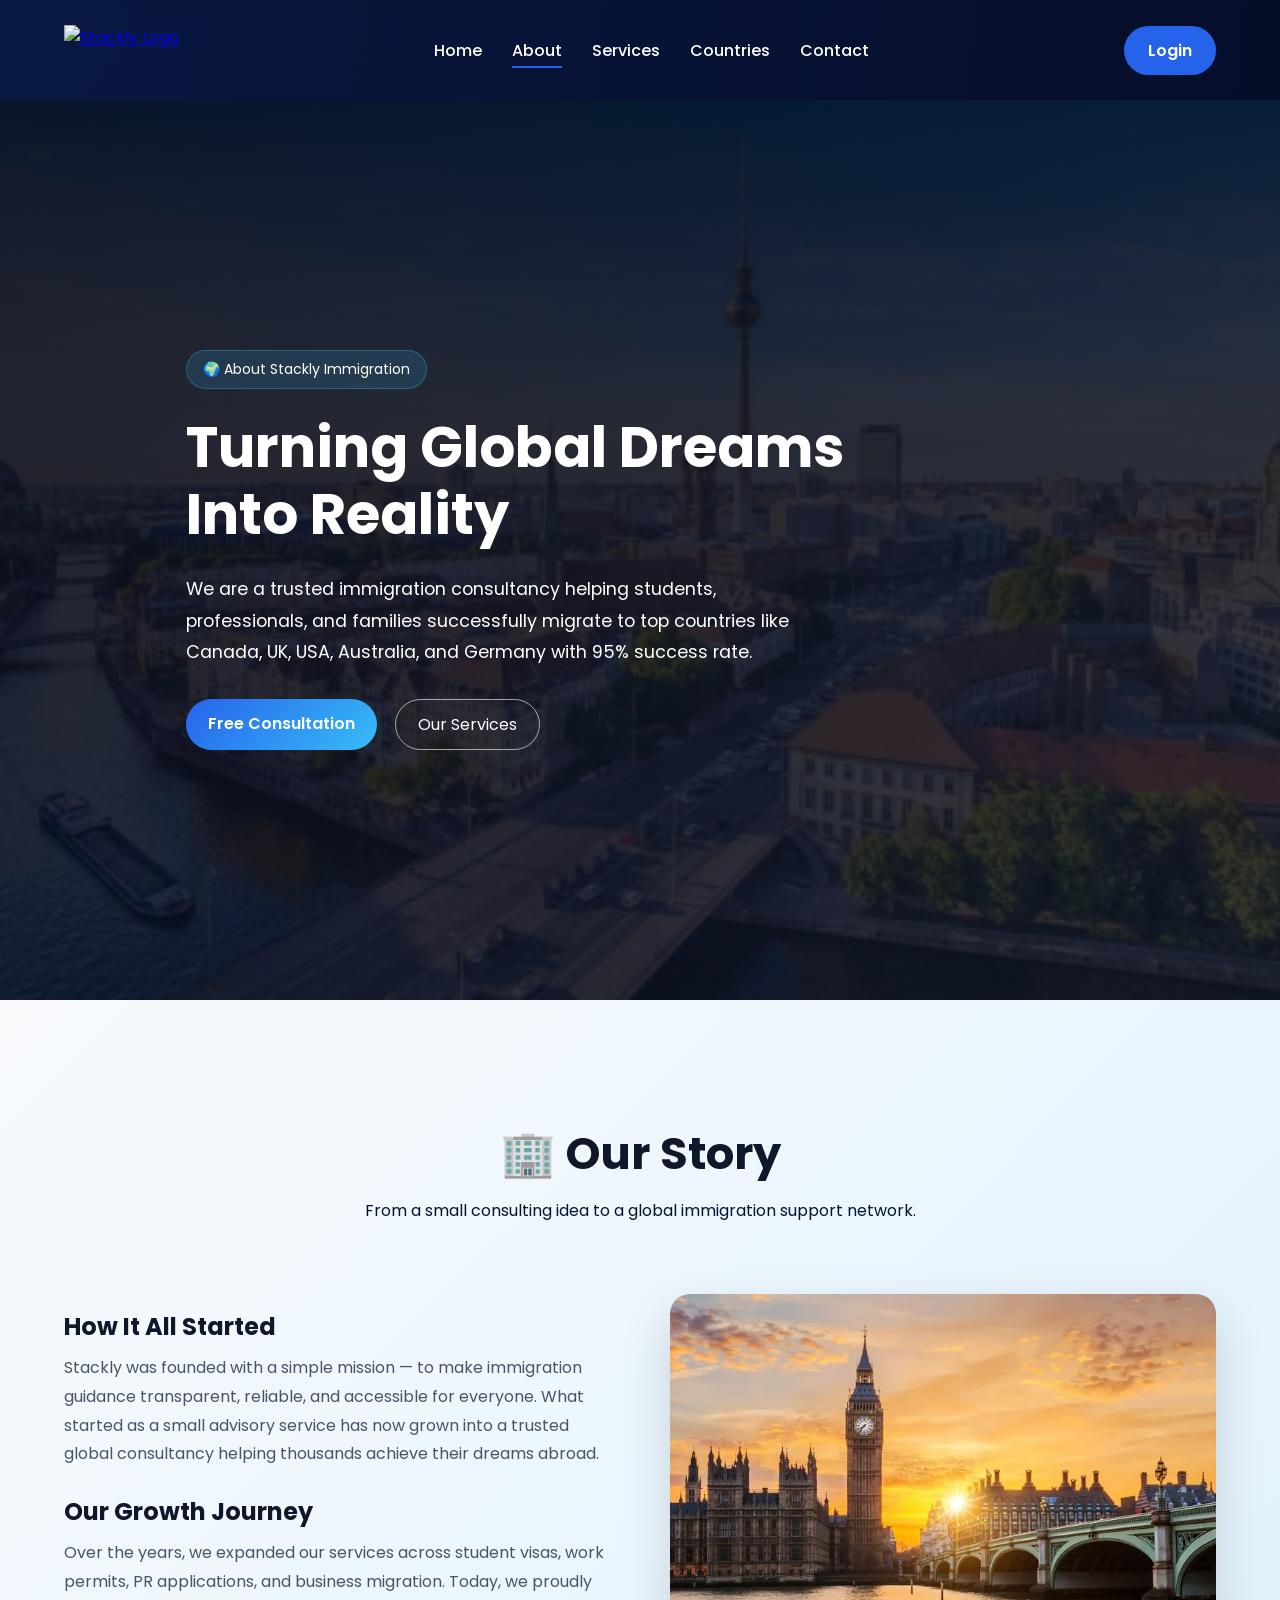
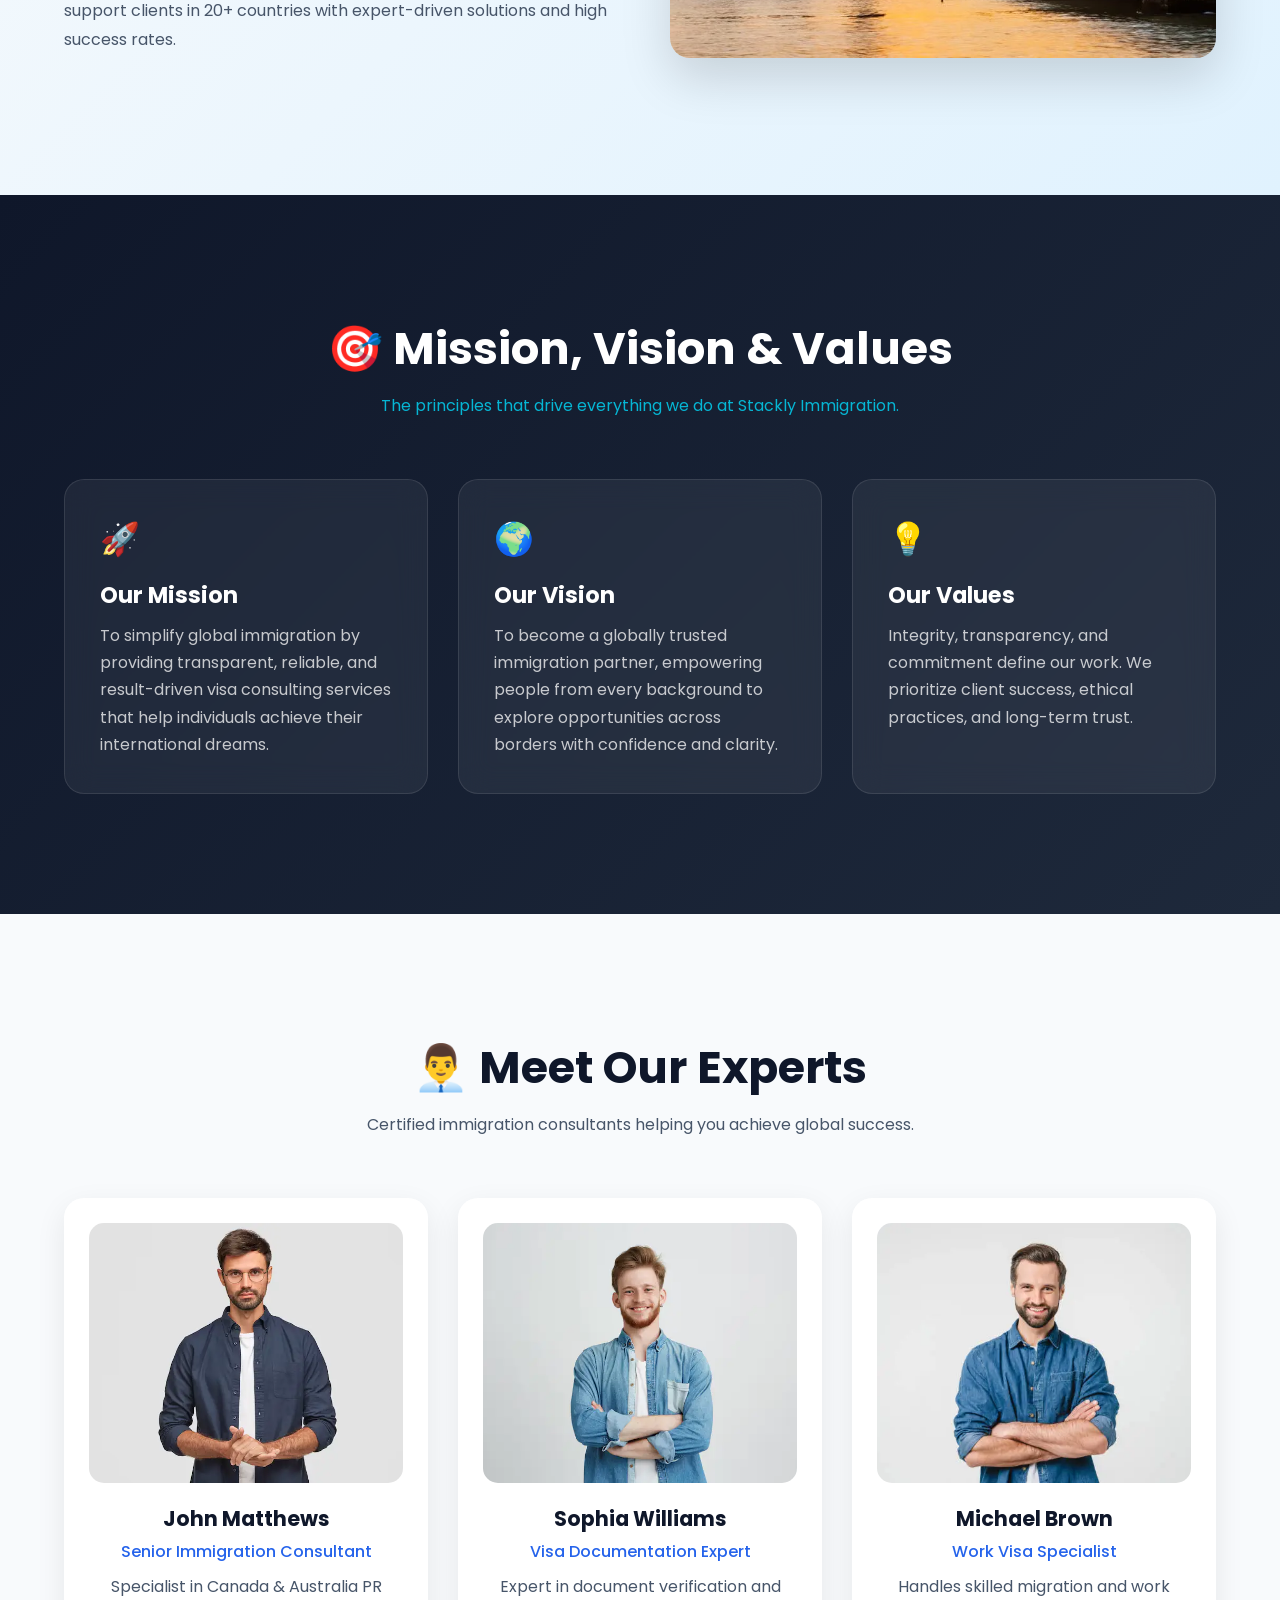
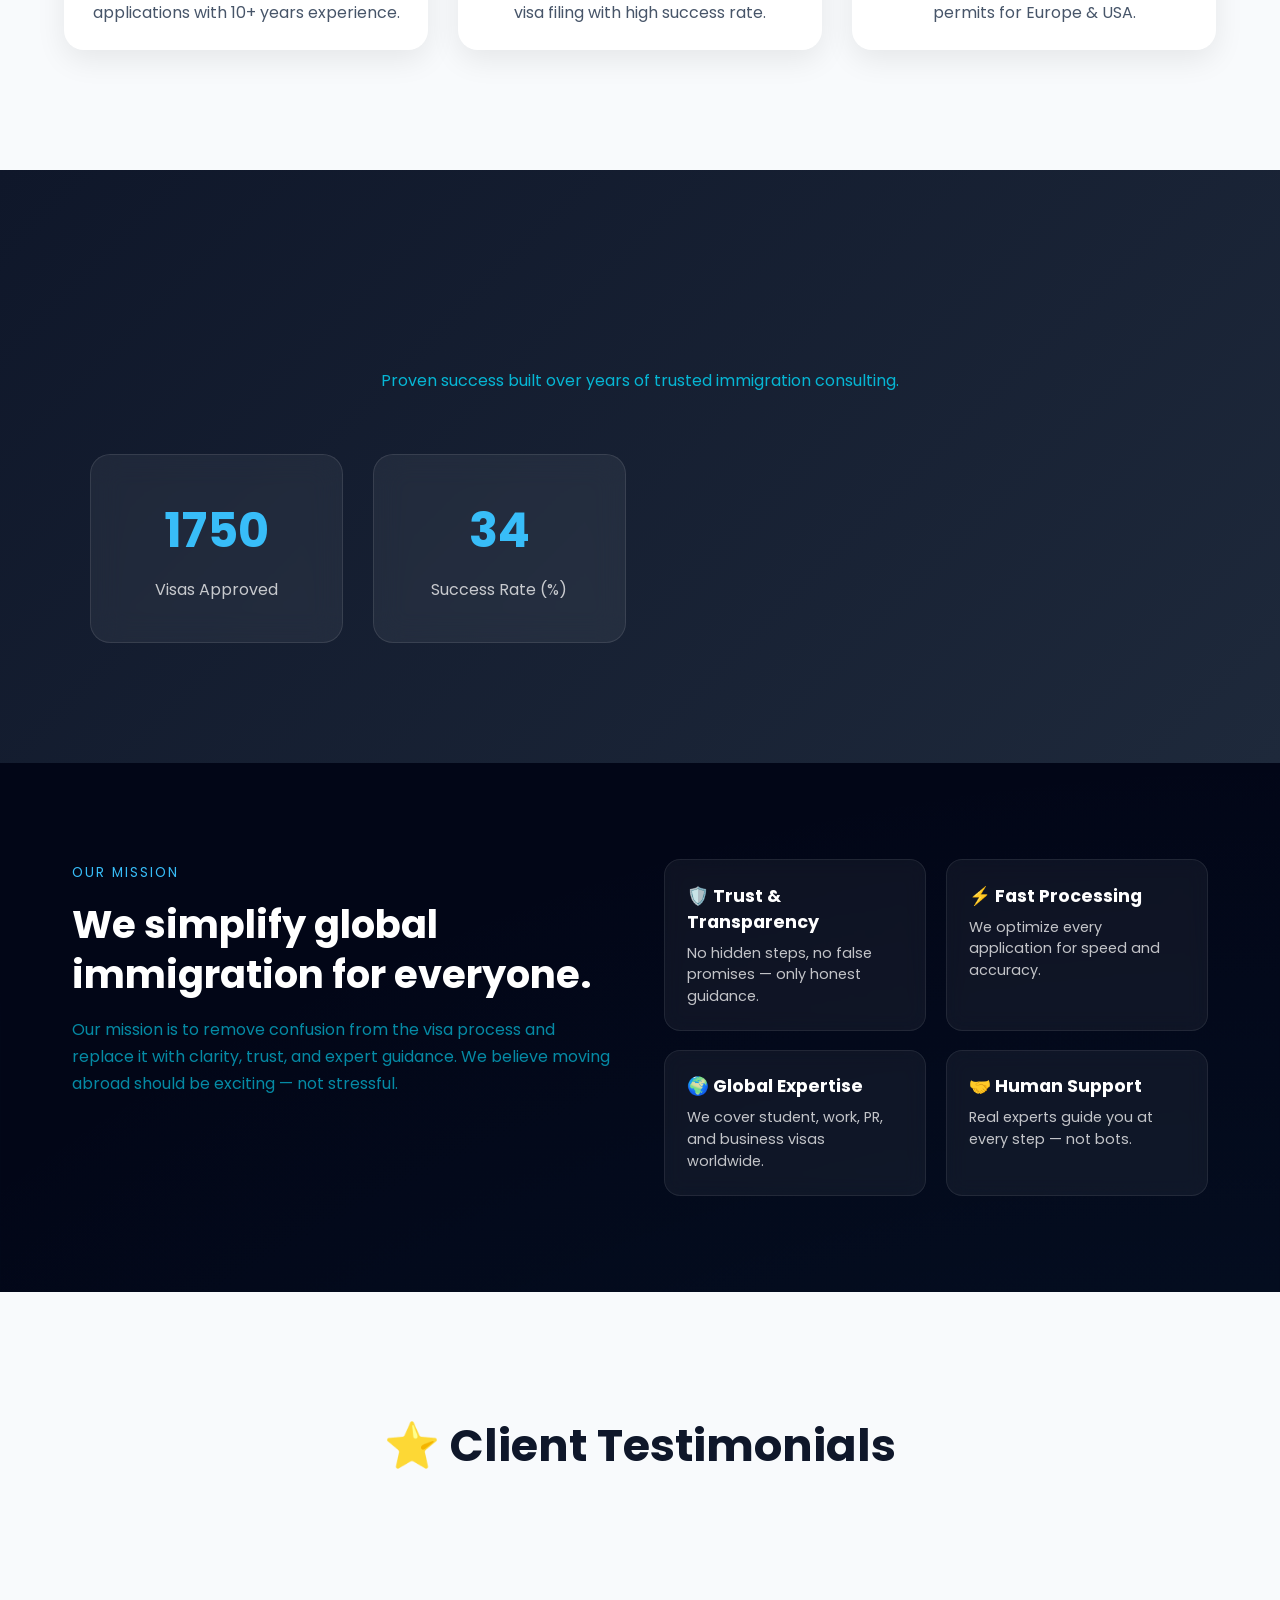
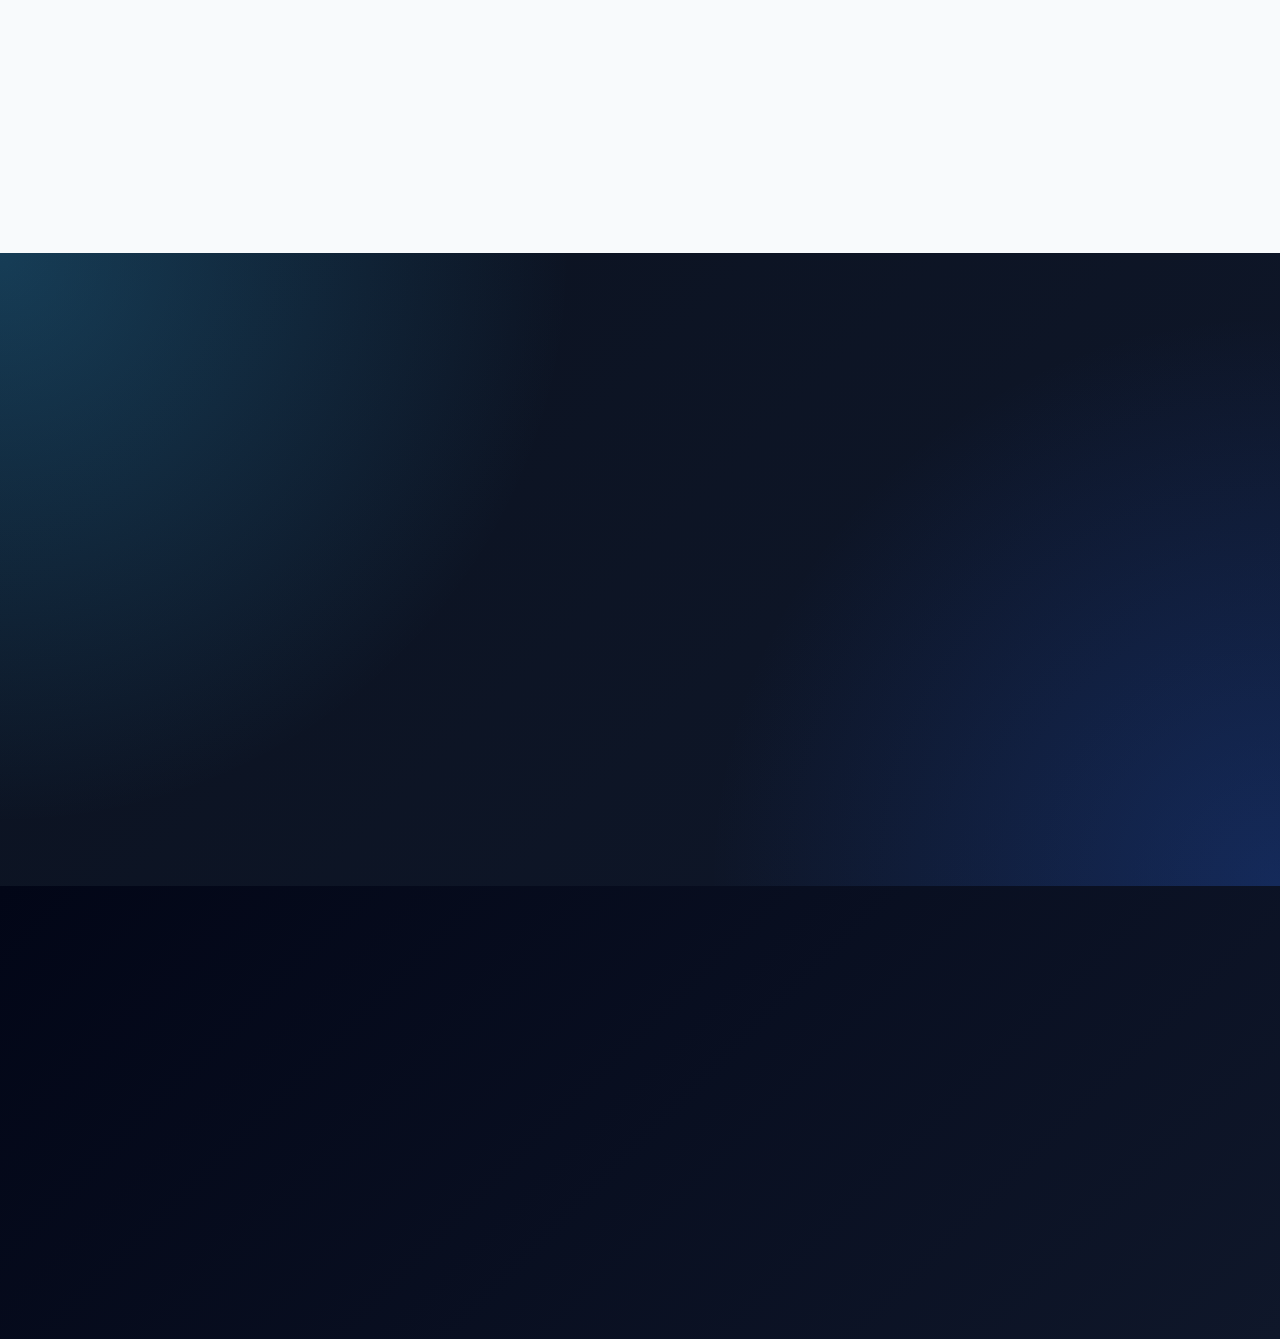
==== commit d5c5ebac: "active-nav" ====
--- a/about.html
+++ b/about.html
@@ -32,7 +32,7 @@
         </div>
 
         <li><a href="index.html">Home</a></li>
-        <li><a href="about.html">About</a></li>
+        <li><a href="about.html" class="active">About</a></li>
         <li><a href="service.html">Services</a></li>
         <li><a href="countries.html">Countries</a></li>
         <li><a href="contact.html">Contact</a></li>
@@ -45,7 +45,7 @@
         </div>
 
         <a class="mobile-login-btn" onclick="openPopup()"> Login </a>
-        
+
       </ul>
 
       <a class="btn" onclick="openPopup()"> Login </a>
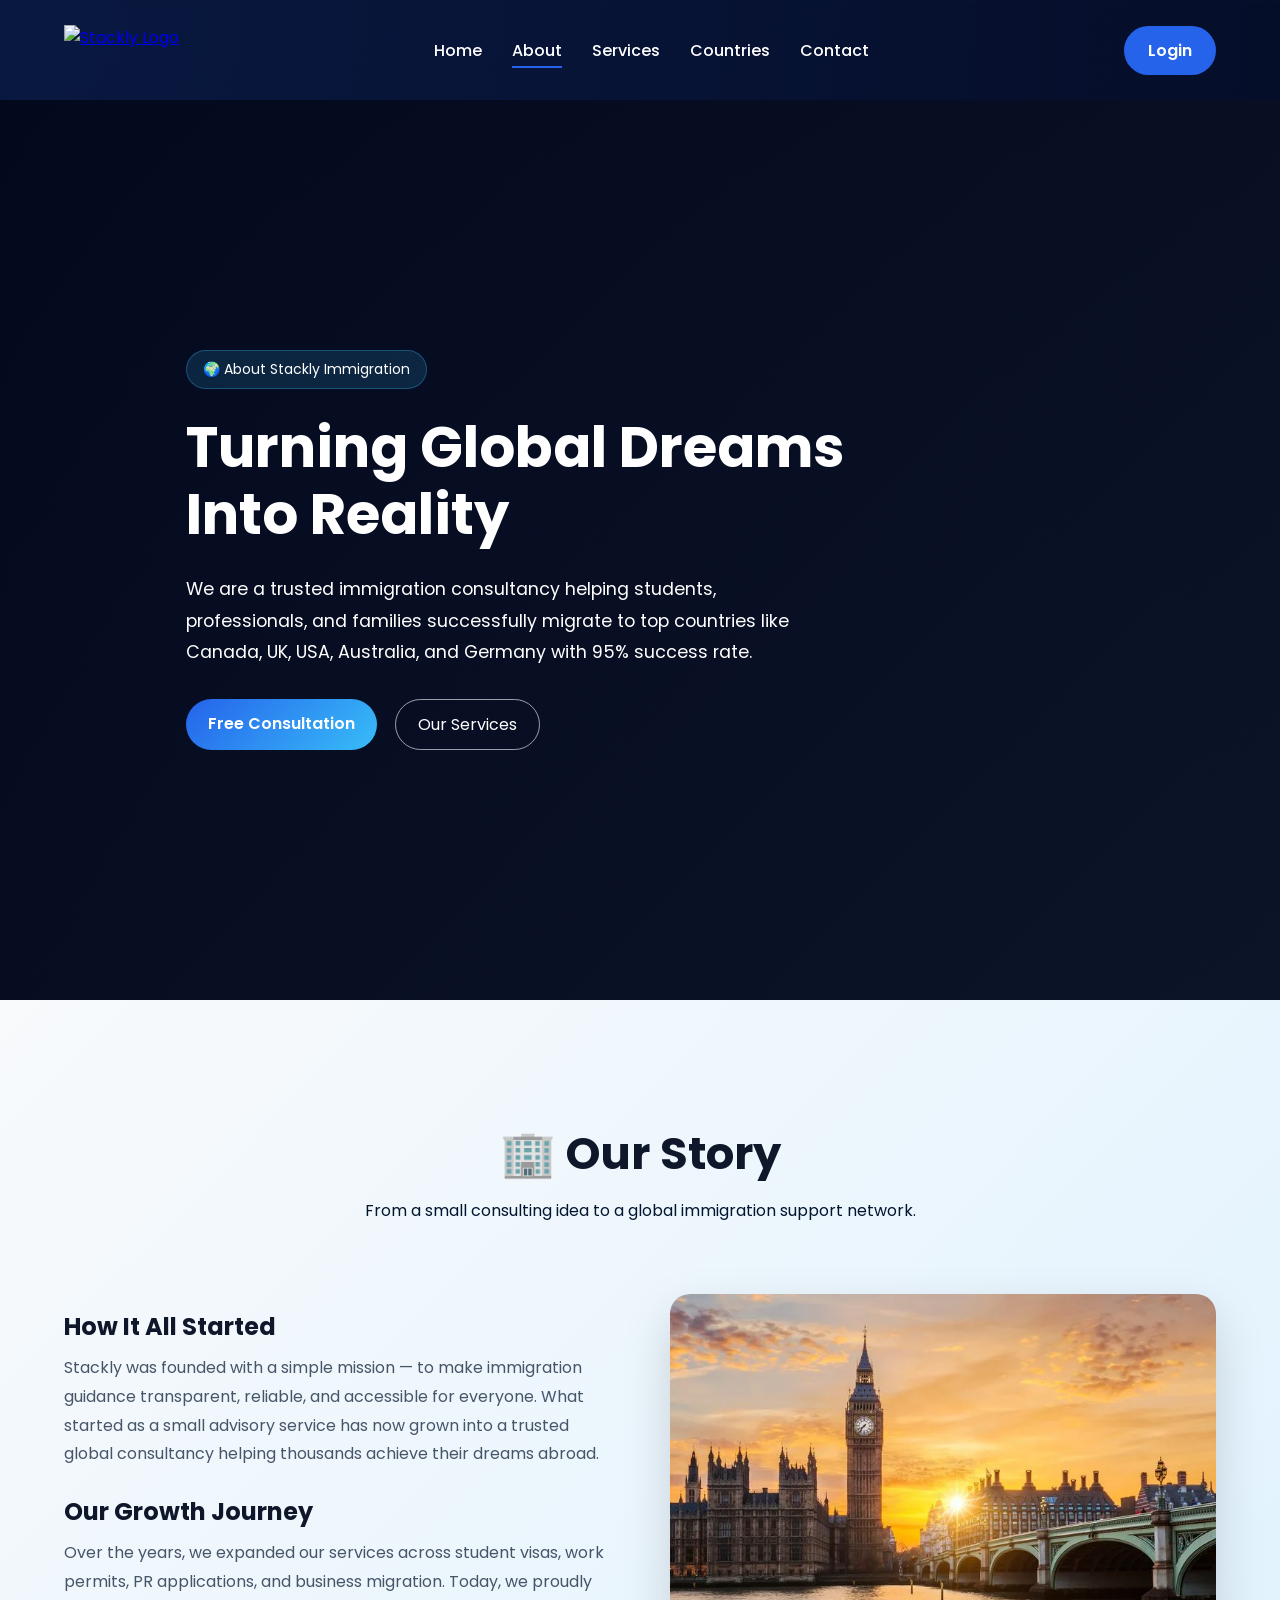
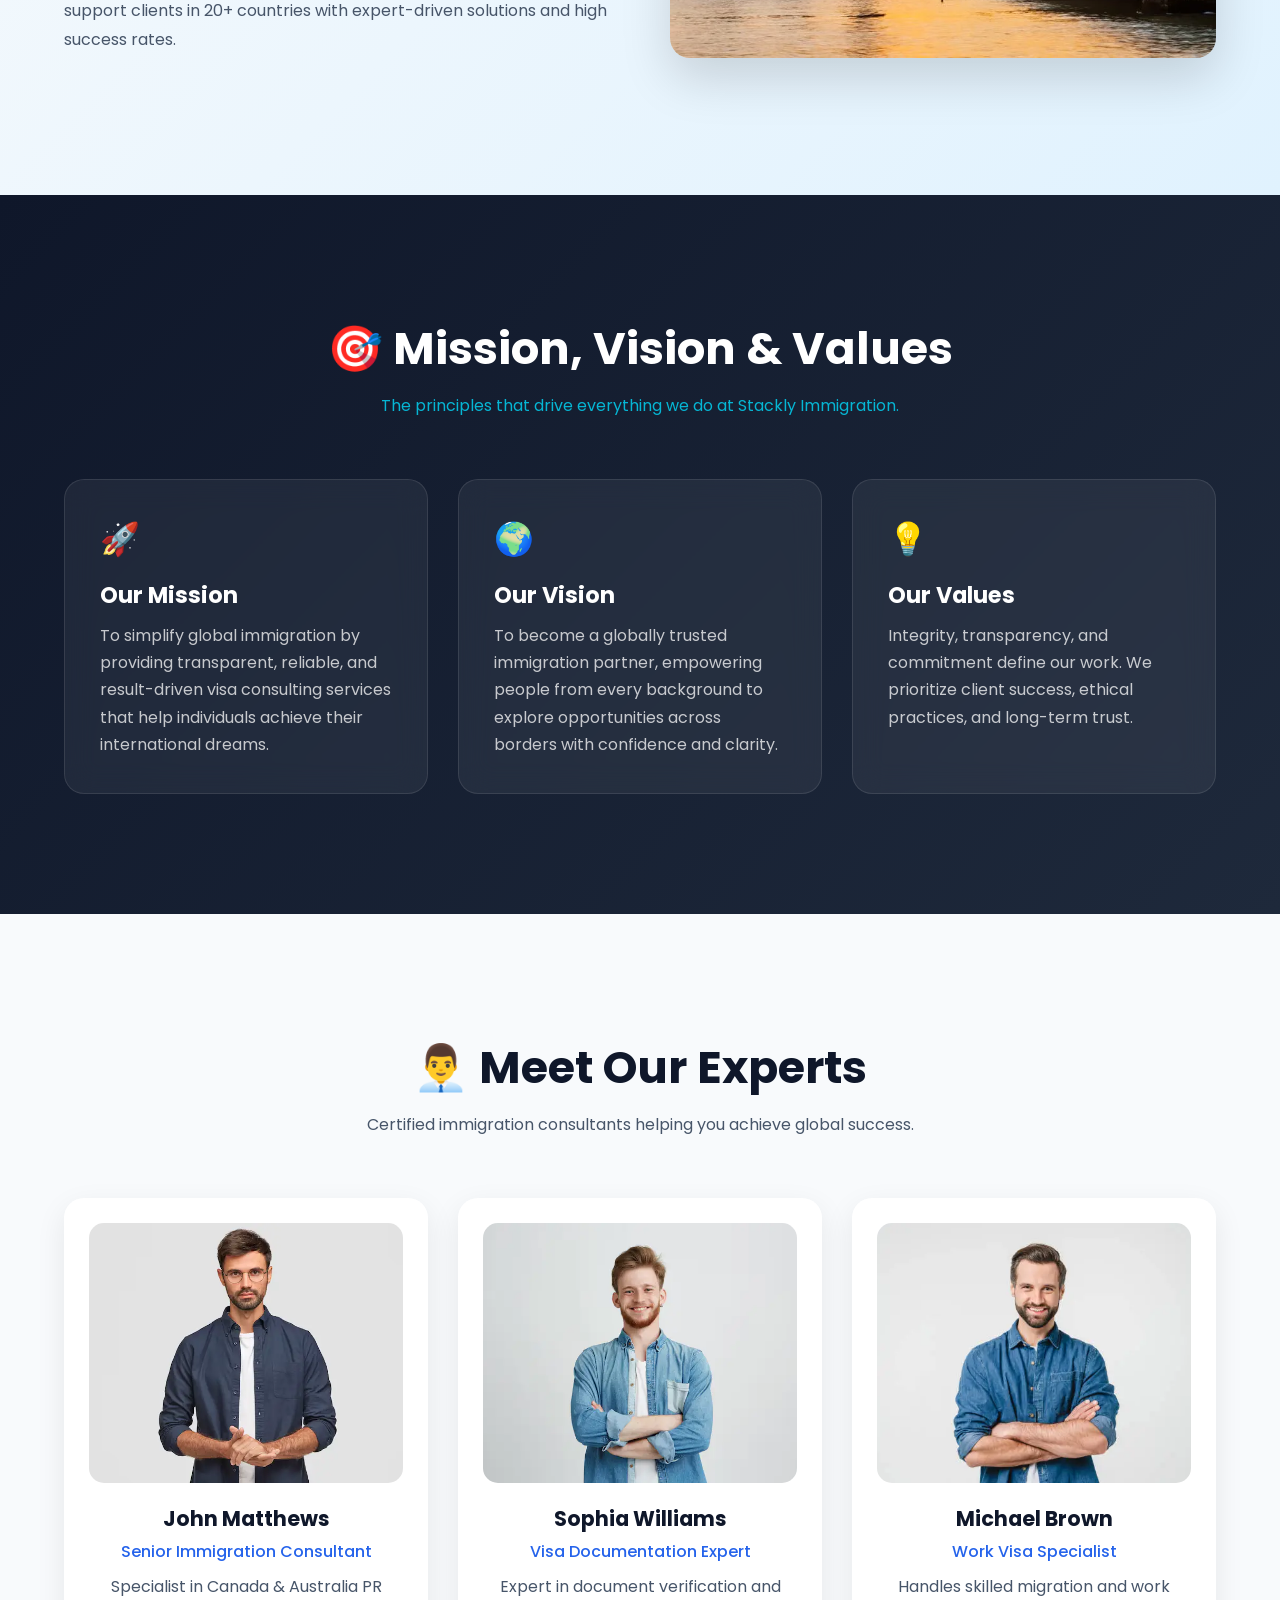
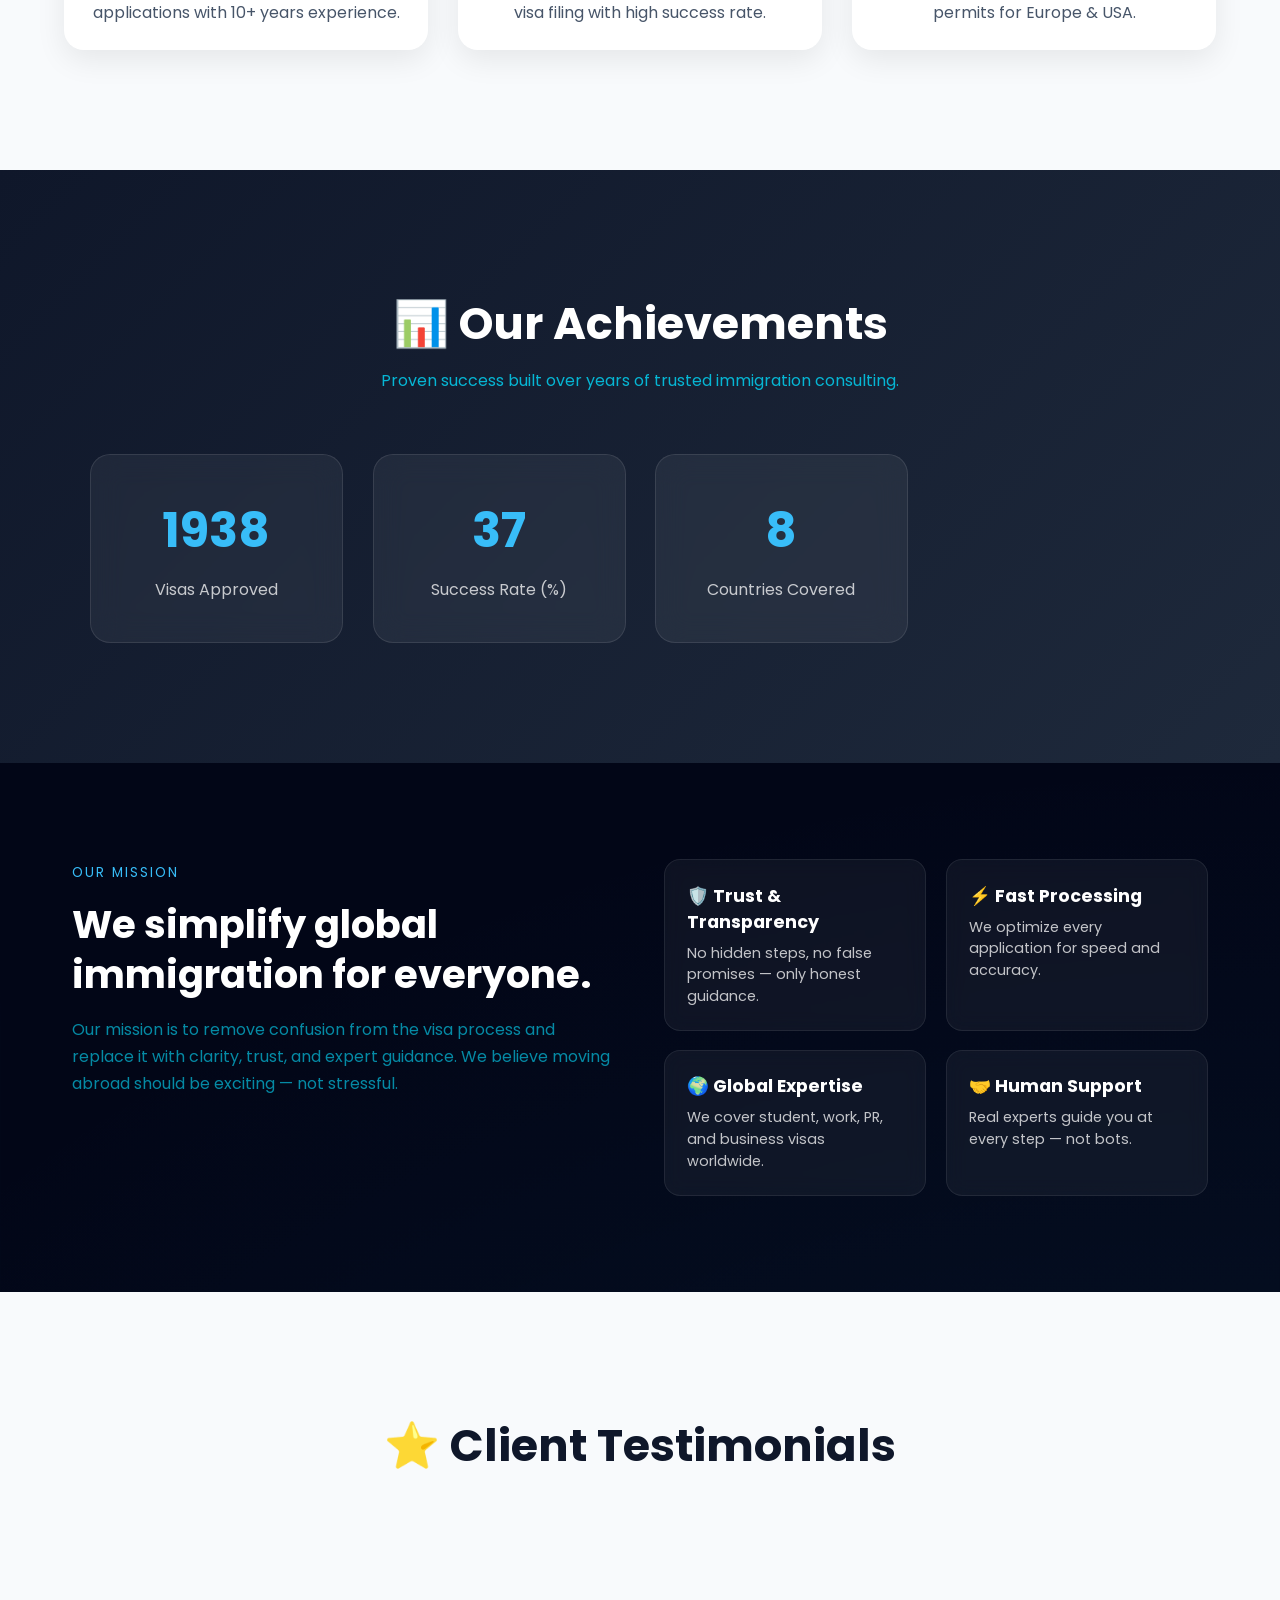
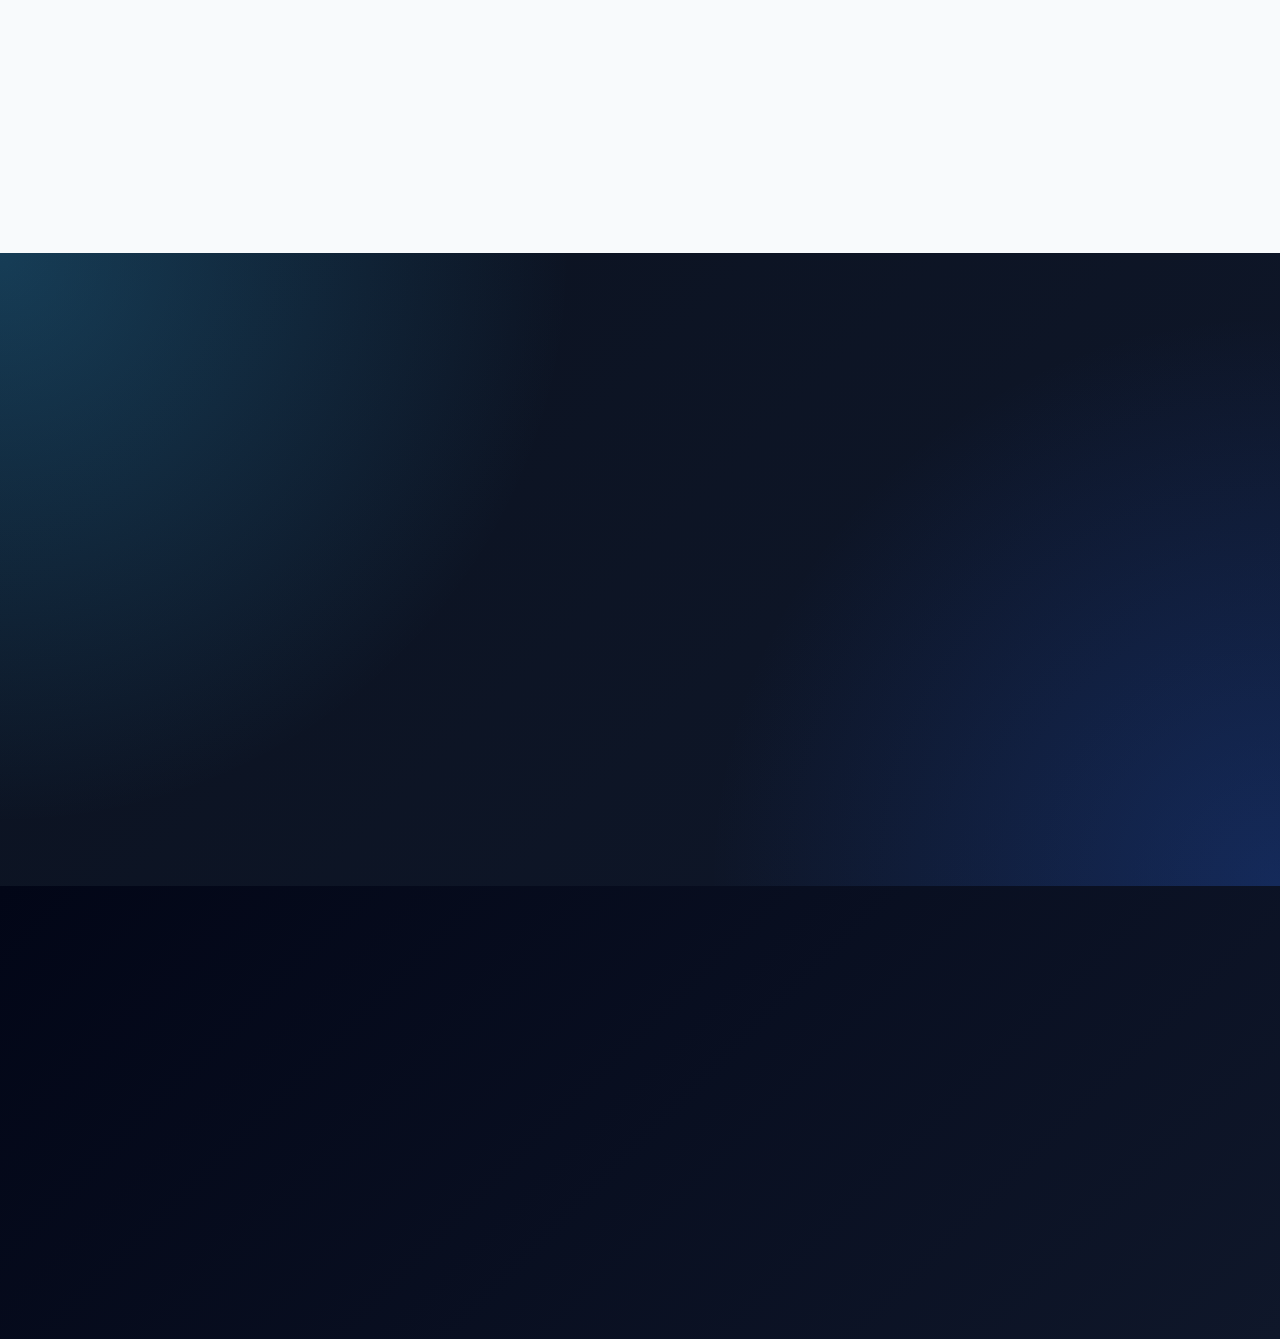
==== commit 0f5c0536: "......" ====
--- a/about.html
+++ b/about.html
@@ -42,9 +42,10 @@
           <p>📞 +91 98765 43210</p>
           <p>✉ info@stackly.com</p>
           <p>📍 Chennai, India</p>
-        </div>
-
-        <a class="mobile-login-btn" onclick="openPopup()"> Login </a>
+           <a class="mobile-login-btn" onclick="openPopup()"> Login </a>
+        </div>
+
+       
 
       </ul>
 
--- a/css/about.css
+++ b/css/about.css
@@ -45,7 +45,7 @@
 .about-hero-bg{
     position:absolute;
     inset:0;
-    background:url("/images/place4.webp")
+    background:url("images/place4.webp")
     center/cover no-repeat;
     transform:scale(1.1);
     filter:brightness(0.7);
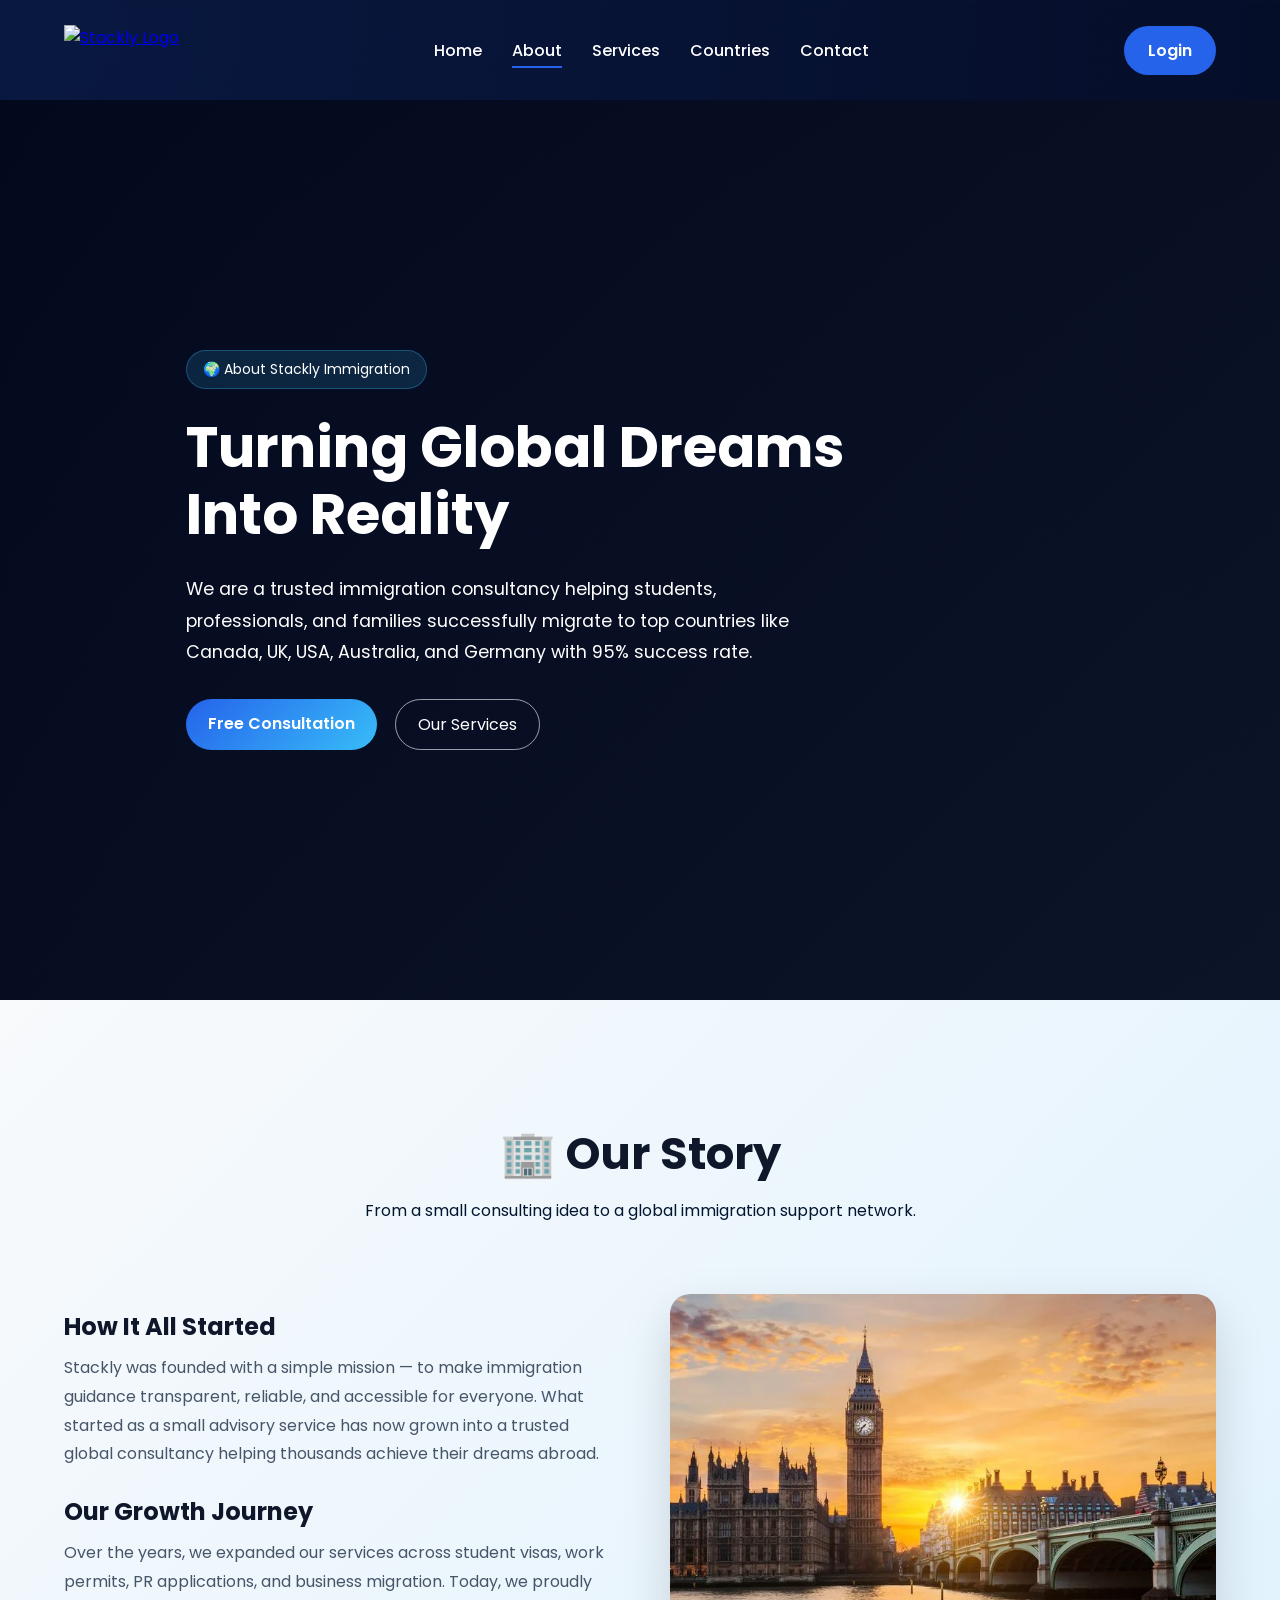
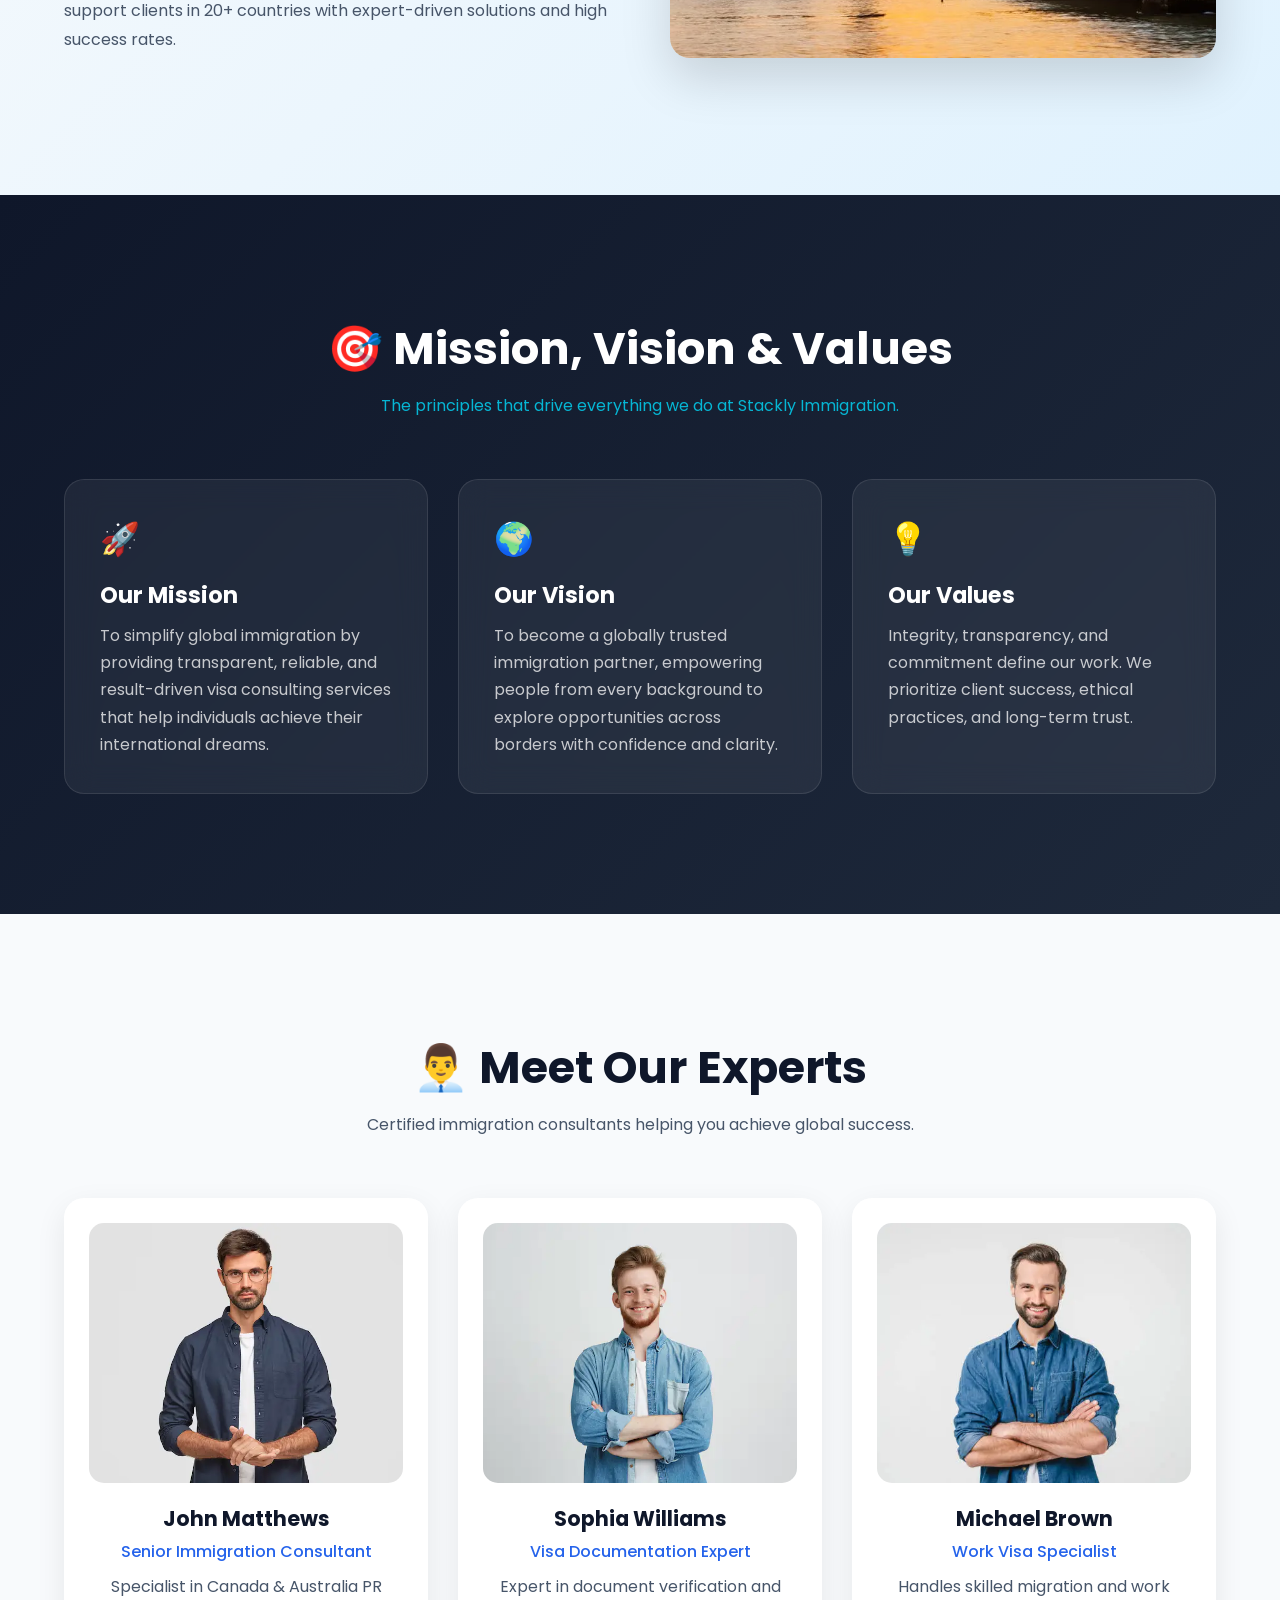
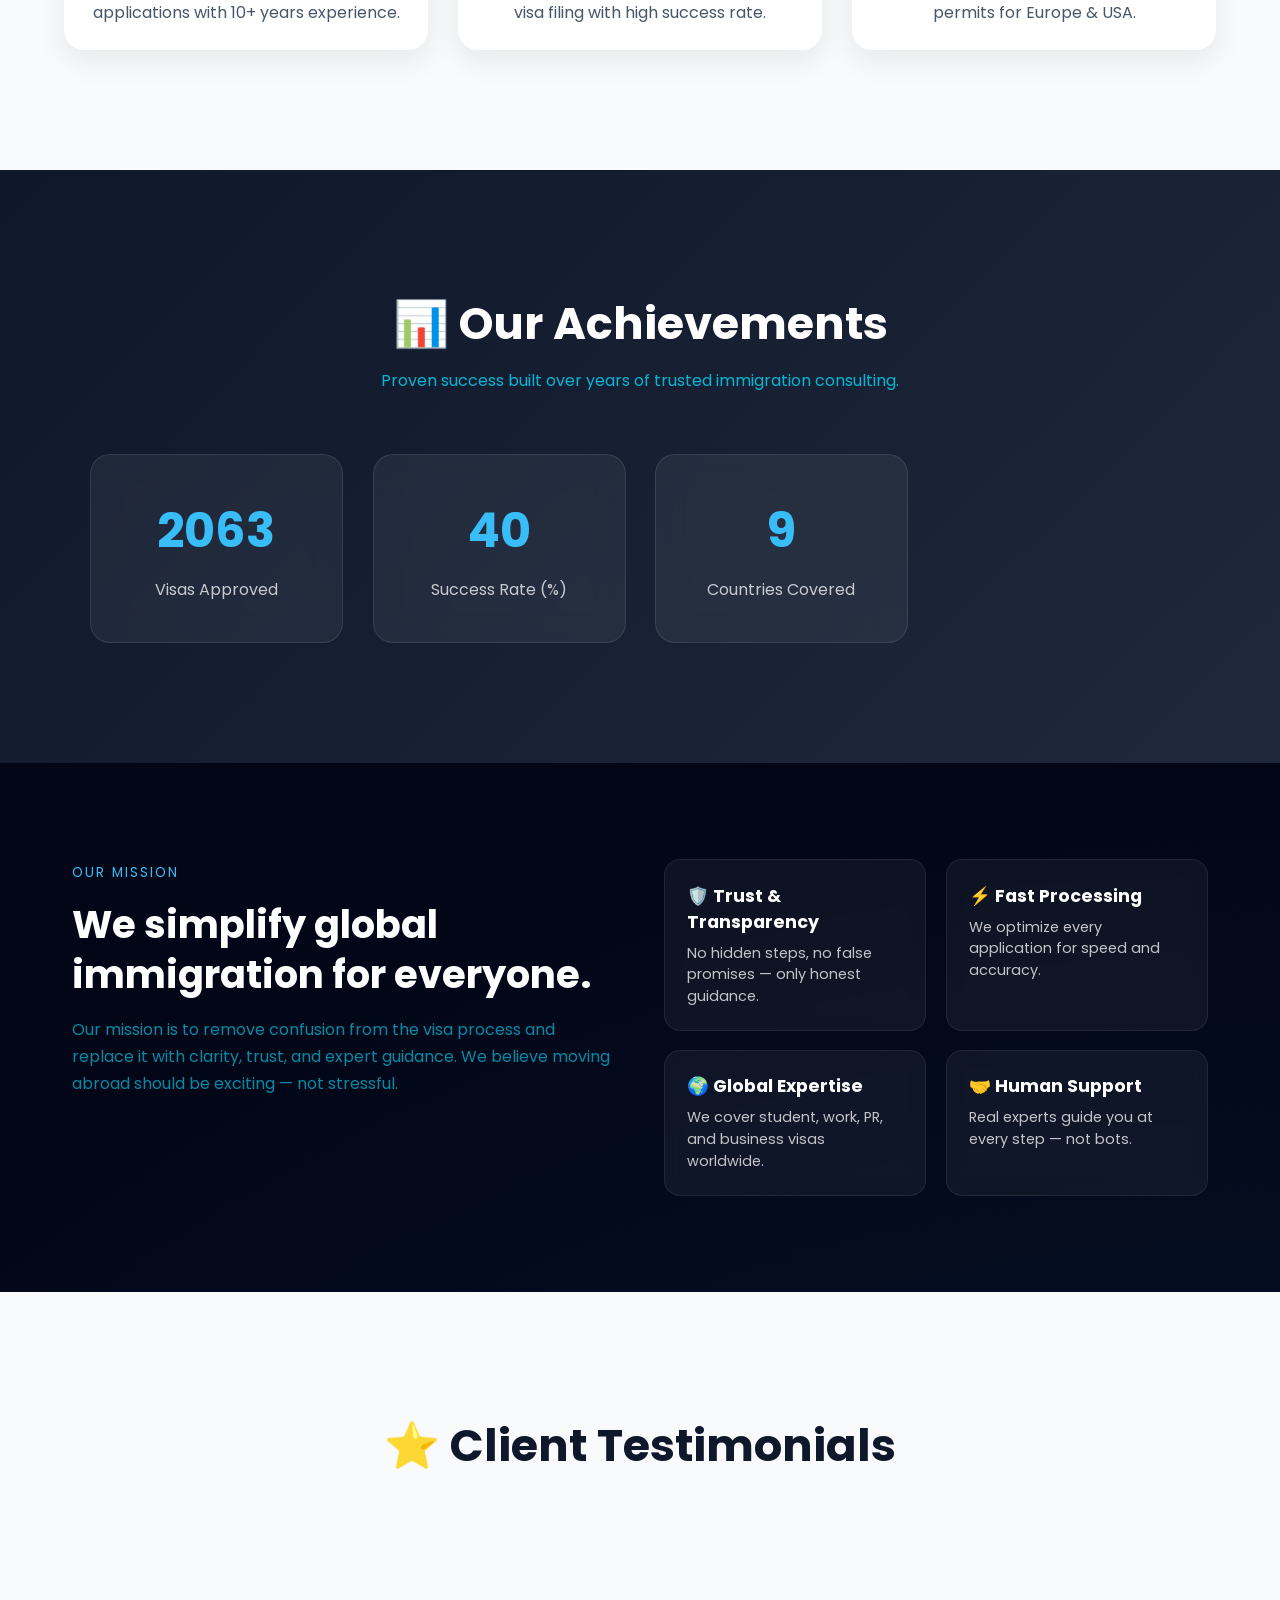
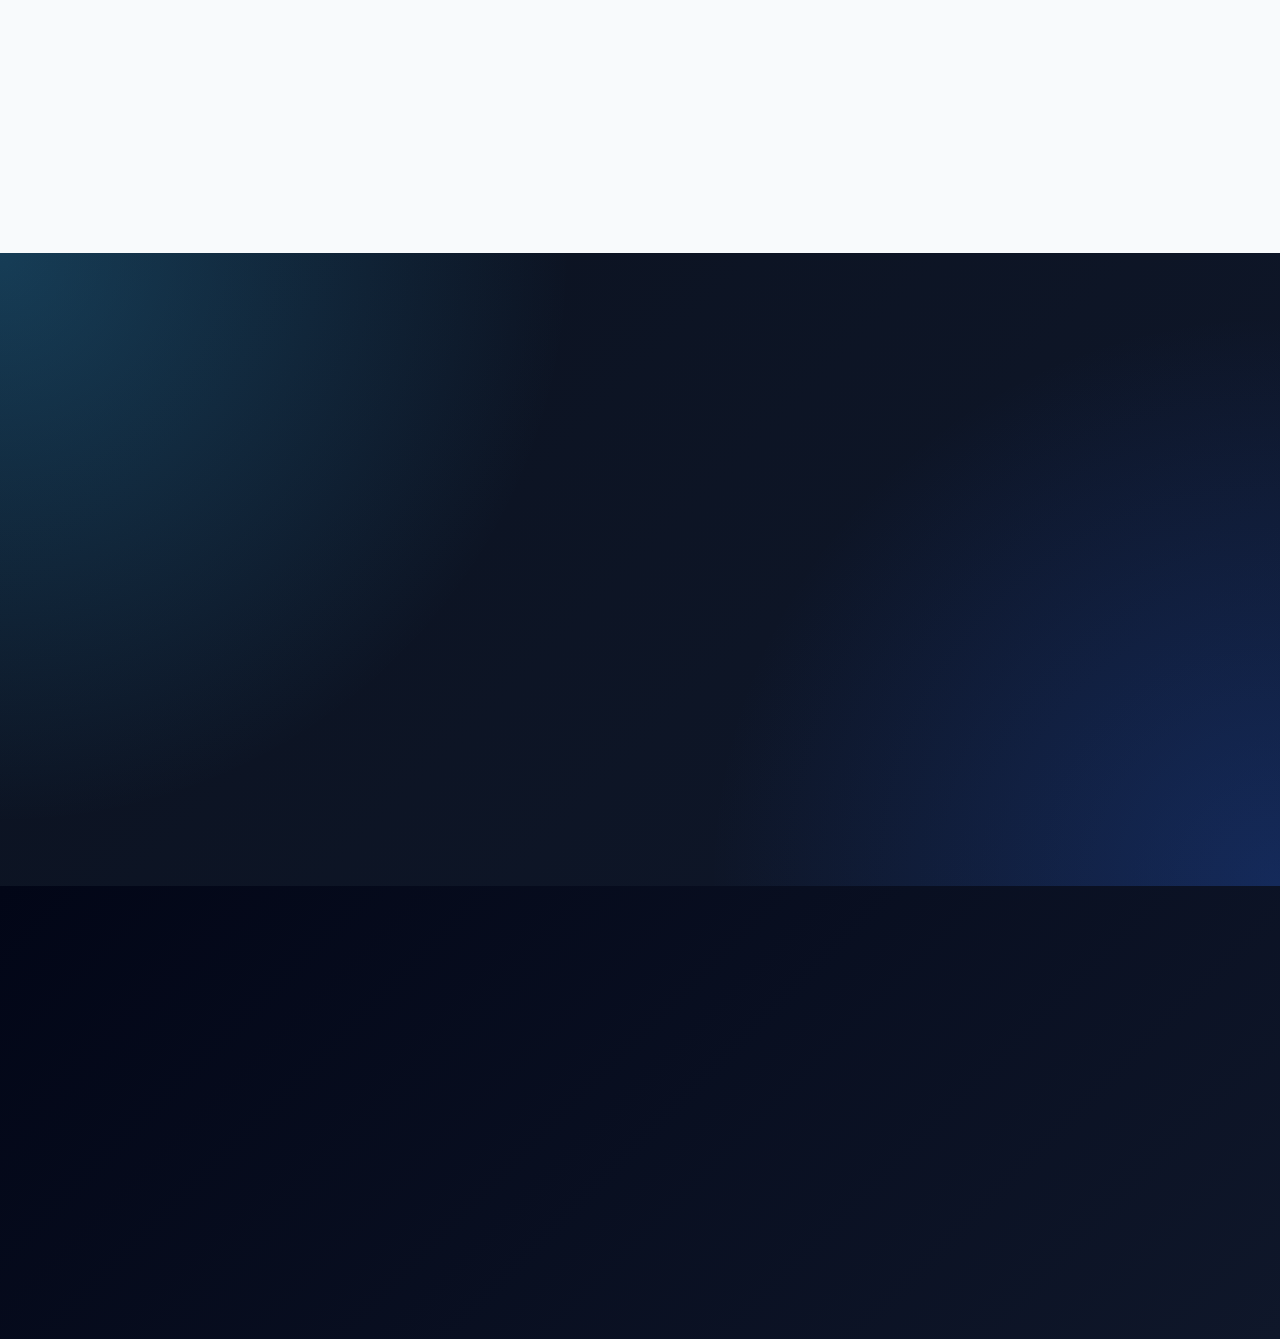
==== commit a6e9a2fe: "login-btn fix" ====
--- a/about.html
+++ b/about.html
@@ -42,10 +42,9 @@
           <p>📞 +91 98765 43210</p>
           <p>✉ info@stackly.com</p>
           <p>📍 Chennai, India</p>
-           <a class="mobile-login-btn" onclick="openPopup()"> Login </a>
-        </div>
-
-       
+        </div>
+
+        <a class="mobile-login-btn" onclick="openPopup()"> Login </a>
 
       </ul>
 
--- a/css/about.css
+++ b/css/about.css
@@ -1275,7 +1275,7 @@
 }
 
 .no-scroll{
-    position: fixed;
+    
     overflow:hidden;
     height:100vh;
 }
